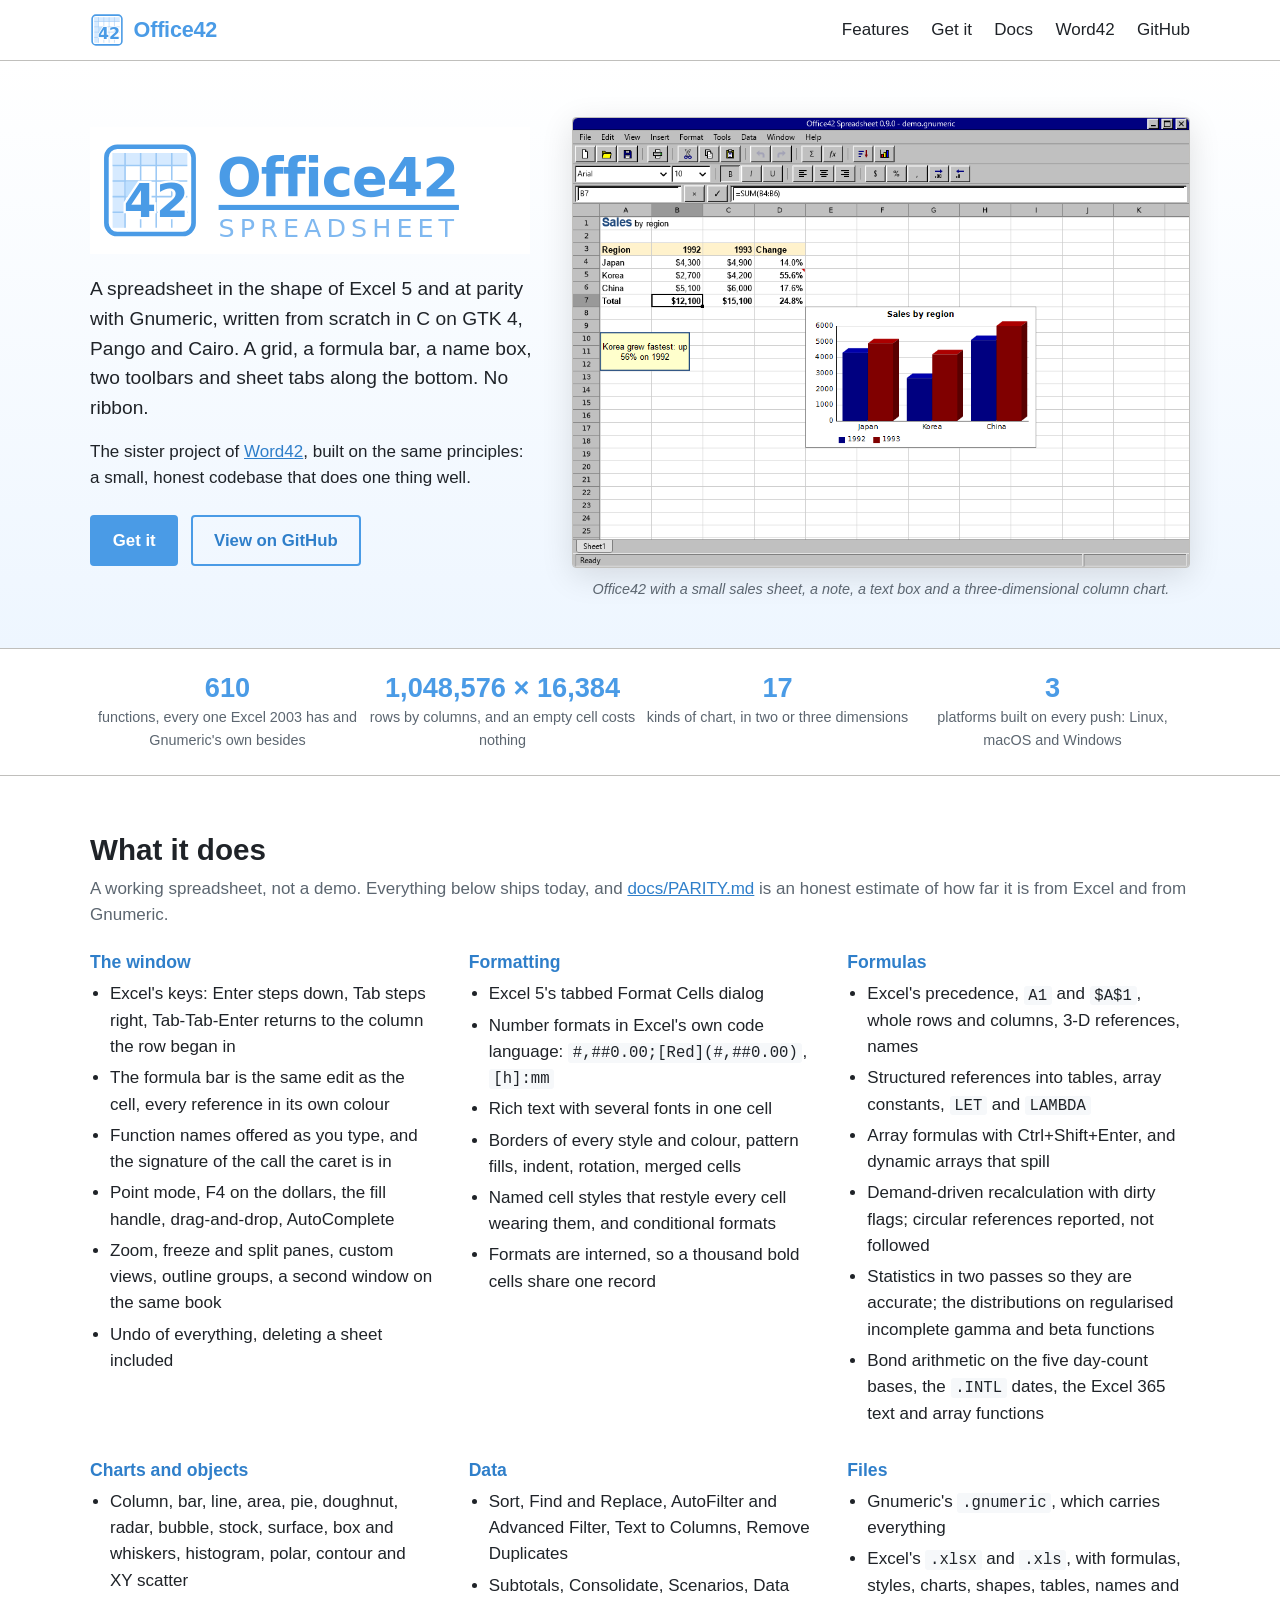
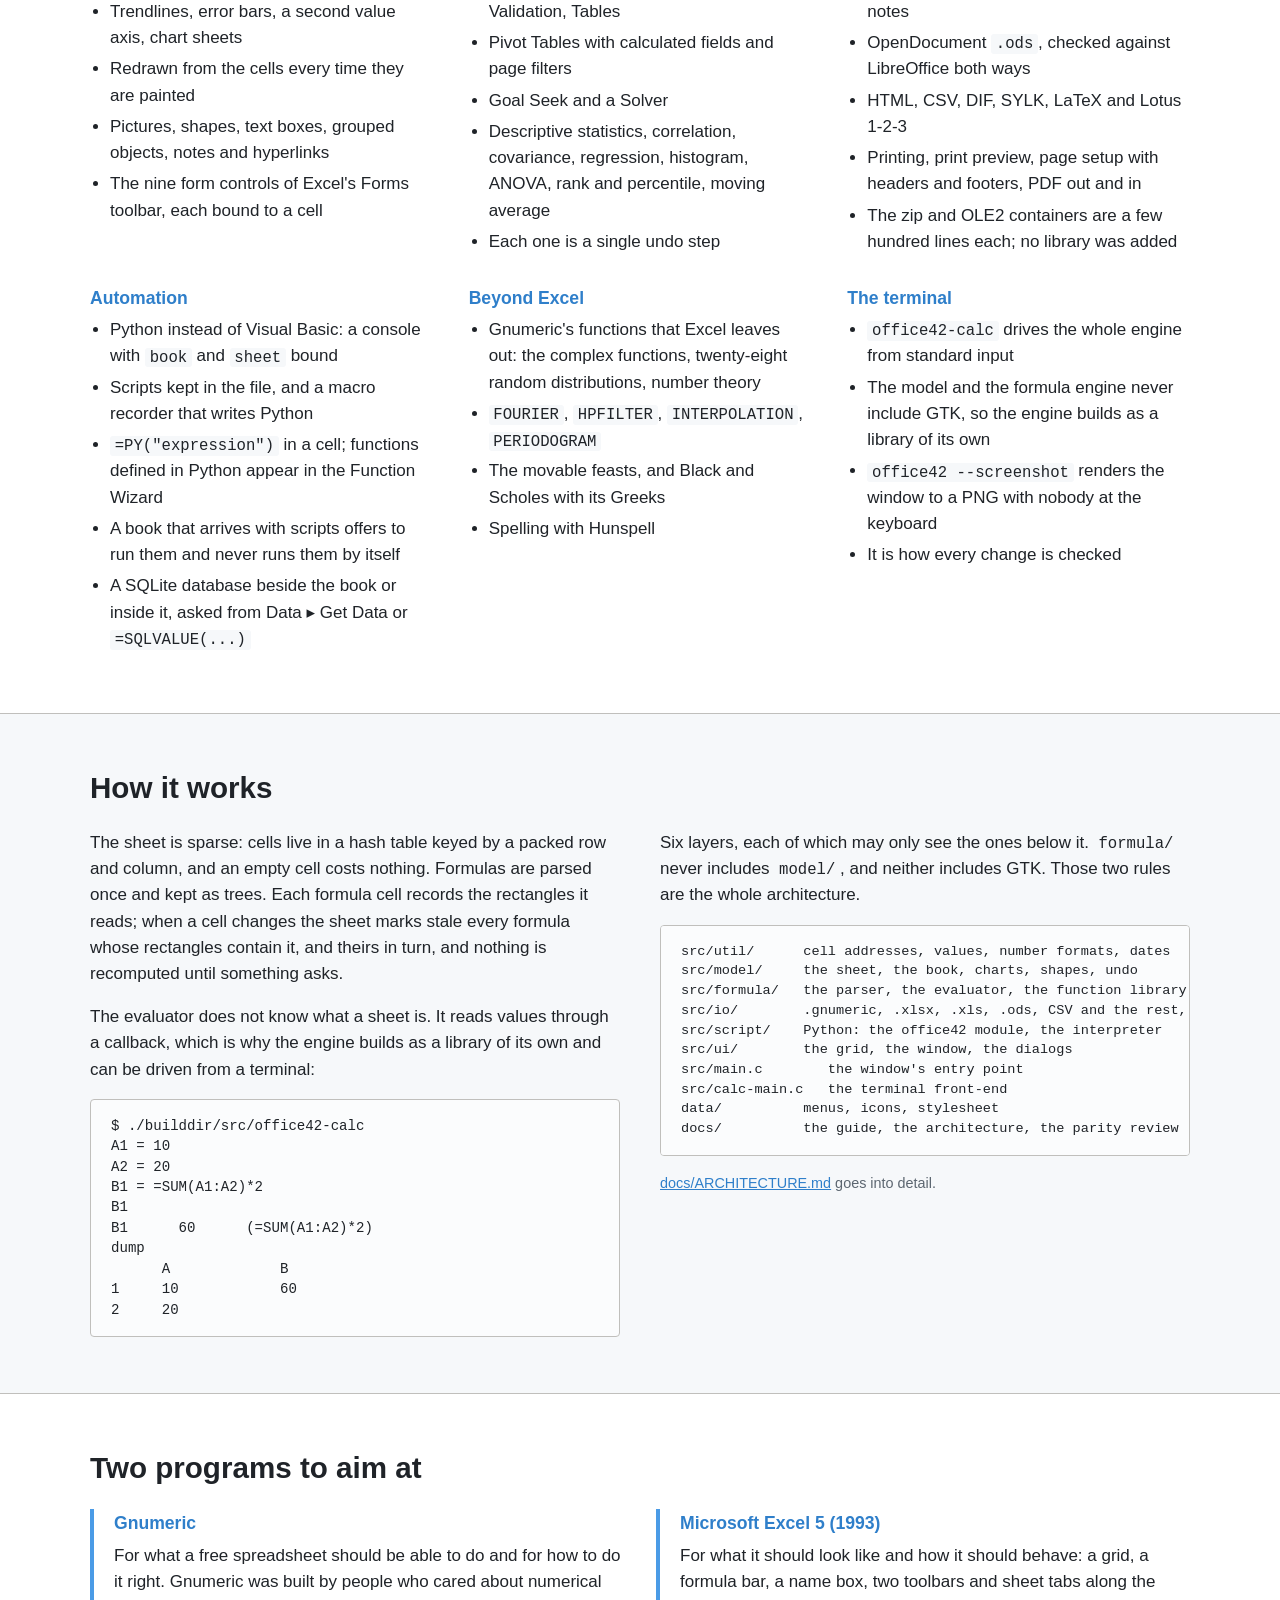
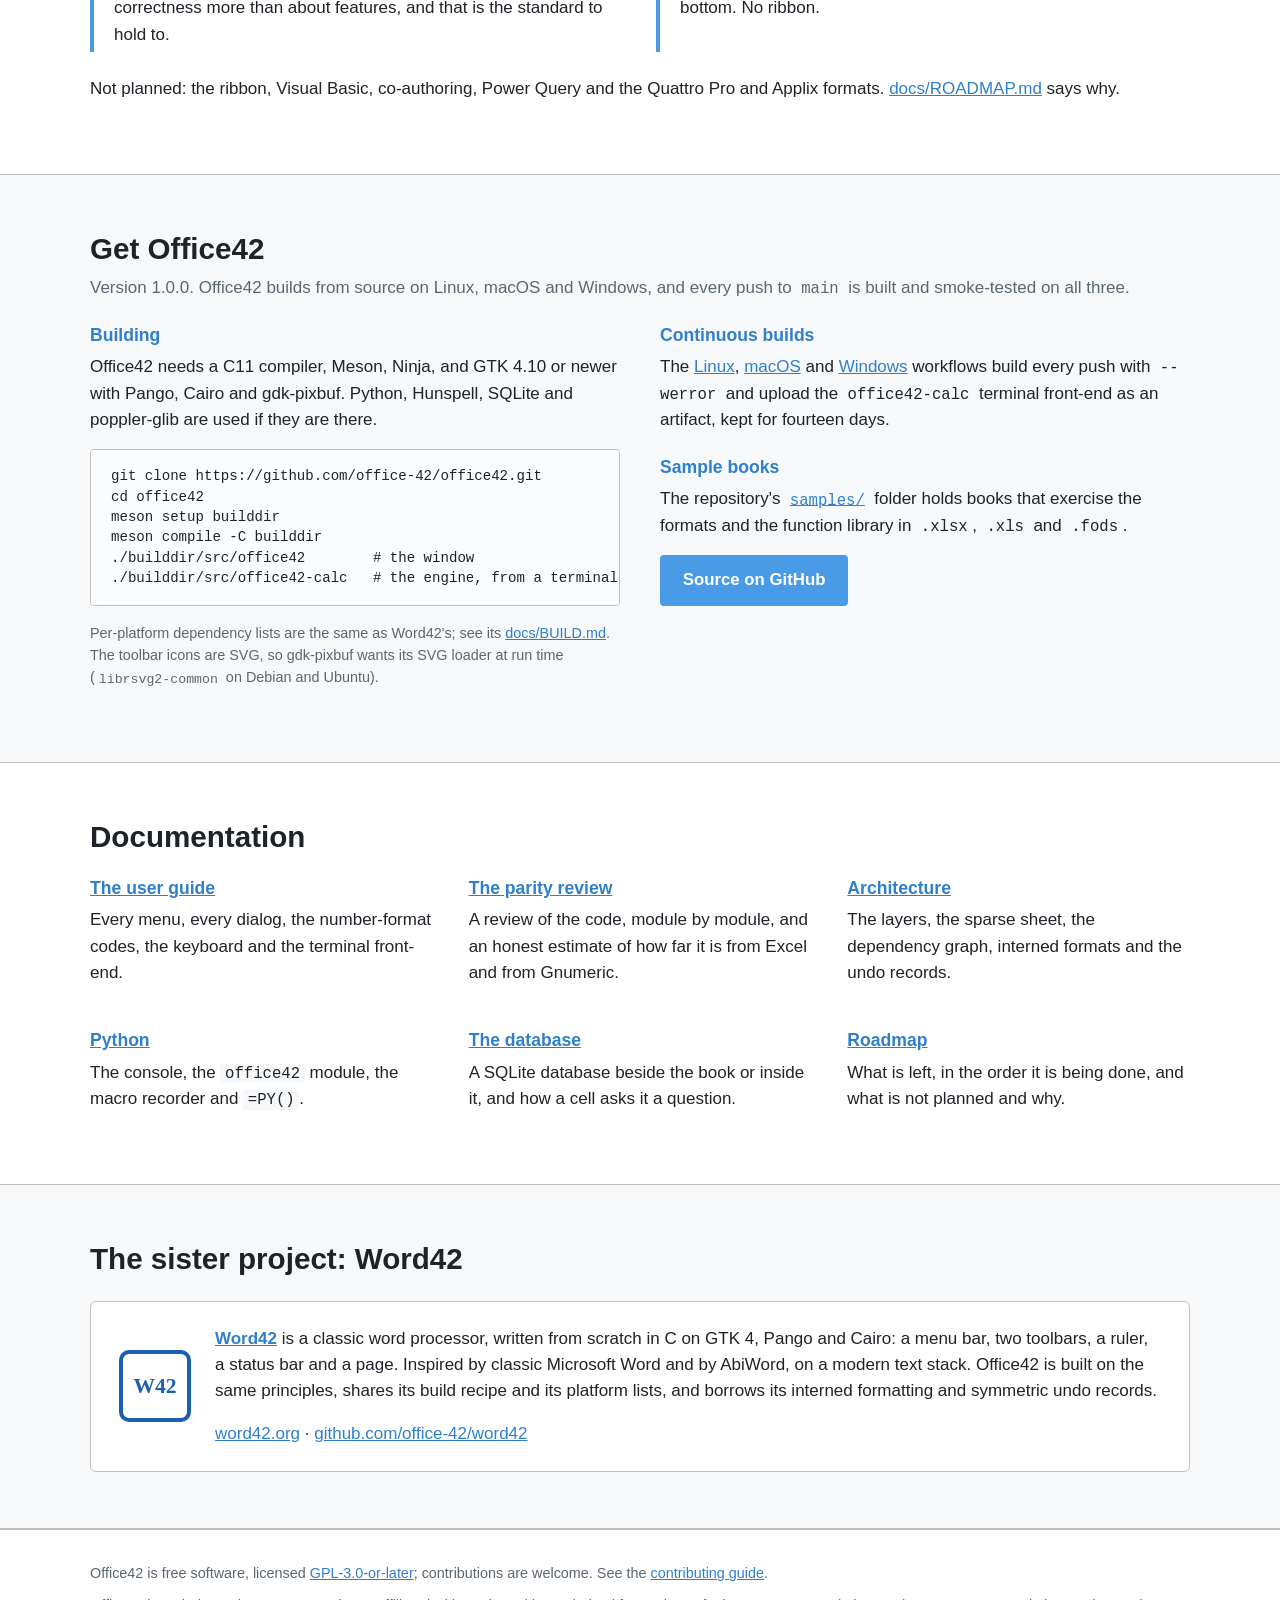
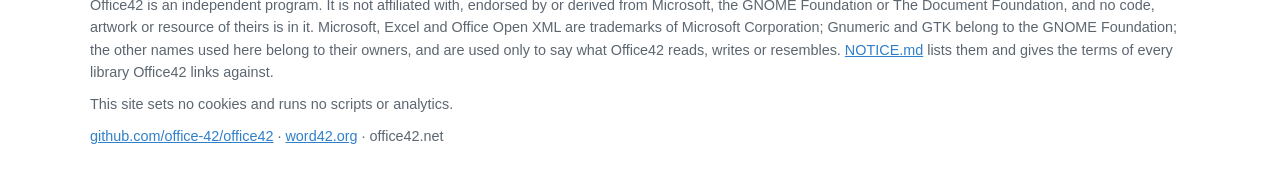
==== index.html @ 6a0d5572 "The website: office42.net One page, served by GitHub Pages from the root of this branch, where the C" ====
<!DOCTYPE html>
<html lang="en">
<head>
<meta charset="utf-8">
<meta name="viewport" content="width=device-width, initial-scale=1">
<title>Office42 Spreadsheet — a spreadsheet in the shape of Excel 5</title>
<meta name="description" content="Office42 Spreadsheet is a spreadsheet in the shape of Excel 5 and at parity with Gnumeric, written from scratch in C on GTK 4, Pango and Cairo. 610 functions, charts, pivot tables, Python scripting, and .gnumeric, .xlsx, .xls, .ods and CSV files. Free software, GPL-3.0-or-later.">
<link rel="canonical" href="https://office42.net/">
<meta property="og:type" content="website">
<meta property="og:title" content="Office42 Spreadsheet — a spreadsheet in the shape of Excel 5">
<meta property="og:description" content="A spreadsheet in the shape of Excel 5 and at parity with Gnumeric, written from scratch in C on GTK 4, Pango and Cairo. Free software, GPL-3.0-or-later.">
<meta property="og:url" content="https://office42.net/">
<meta property="og:image" content="https://office42.net/images/screenshot.png">
<meta name="twitter:card" content="summary_large_image">
<meta name="theme-color" content="#4a9be6">
<link rel="icon" type="image/svg+xml" href="images/icon.svg">
<link rel="apple-touch-icon" href="images/icon-128.png">
<style>
  :root {
    --o42-blue: #4a9be6;
    --o42-blue-dark: #2f7fca;
    --o42-blue-pale: #d6eaff;
    --o42-blue-faint: #eef6ff;
    --o42-rule: #c0bfbc;
    --o42-ink: #1f2328;
    --o42-muted: #5c6670;
    --o42-ground: #ffffff;
    --o42-ground-alt: #f6f8fa;
  }
  * { box-sizing: border-box; }
  html { scroll-behavior: smooth; }
  body {
    margin: 0;
    font-family: -apple-system, BlinkMacSystemFont, "Segoe UI", Roboto, "Helvetica Neue",
                 "Liberation Sans", "DejaVu Sans", Arial, sans-serif;
    font-size: 17px;
    line-height: 1.55;
    color: var(--o42-ink);
    background: var(--o42-ground);
  }
  a { color: var(--o42-blue-dark); }
  a:hover { color: var(--o42-blue); }
  code {
    font-family: "SFMono-Regular", Consolas, "Liberation Mono", "DejaVu Sans Mono", Menlo, monospace;
    font-size: .92em;
    background: var(--o42-ground-alt);
    padding: .05em .3em;
    border-radius: 3px;
  }
  pre {
    font-family: "SFMono-Regular", Consolas, "Liberation Mono", "DejaVu Sans Mono", Menlo, monospace;
    font-size: .88rem;
    line-height: 1.45;
    background: #fbfcfd;
    border: 1px solid var(--o42-rule);
    border-radius: 4px;
    padding: 1rem 1.25rem;
    overflow-x: auto;
    margin: 0;
  }
  pre code { background: none; padding: 0; font-size: inherit; }
  .container { max-width: 1140px; margin: 0 auto; padding: 0 1.25rem; }
  h1, h2, h3 { line-height: 1.2; margin: 0 0 .5rem; }
  h2 { font-size: 1.85rem; font-weight: 700; }
  h3 { font-size: 1.1rem; font-weight: 700; color: var(--o42-blue-dark); }
  .muted { color: var(--o42-muted); }
  .small { font-size: .9rem; }
  p { margin: 0 0 1rem; }
  ul { margin: 0 0 1rem; padding-left: 1.25rem; }
  li { margin-bottom: .3rem; }

  /* Navigation */
  nav.top {
    position: sticky; top: 0; z-index: 10;
    background: var(--o42-ground);
    border-bottom: 1px solid var(--o42-rule);
  }
  nav.top .container {
    display: flex; align-items: center; justify-content: space-between;
    height: 60px;
  }
  .brand {
    display: flex; align-items: center; gap: .6rem;
    font-weight: 700; font-size: 1.35rem; color: var(--o42-blue);
    text-decoration: none; letter-spacing: -.01em;
  }
  .brand img { width: 34px; height: 34px; }
  nav.top ul { list-style: none; margin: 0; padding: 0; display: flex; gap: 1.4rem; }
  nav.top li { margin: 0; }
  nav.top a.link { color: var(--o42-ink); text-decoration: none; white-space: nowrap; }
  nav.top a.link:hover { color: var(--o42-blue); }
  @media (max-width: 520px) {
    .brand span { display: none; }
    nav.top ul { gap: .8rem; }
    nav.top a.link { font-size: .95rem; }
  }
  @media (max-width: 380px) {
    nav.top ul { gap: .6rem; }
    nav.top a.link { font-size: .85rem; }
  }

  /* Hero */
  .hero {
    background: linear-gradient(180deg, #ffffff 0%, var(--o42-blue-faint) 100%);
    border-bottom: 1px solid var(--o42-rule);
    padding: 3.5rem 0 3rem;
  }
  .hero .row {
    display: grid; grid-template-columns: 5fr 7fr; gap: 2.5rem; align-items: center;
  }
  @media (max-width: 900px) { .hero .row { grid-template-columns: 1fr; } }
  .hero .logo { width: 100%; max-width: 440px; height: auto; display: block; margin-bottom: 1.25rem; }
  .lead { font-size: 1.2rem; }
  .btn {
    display: inline-block; padding: .65rem 1.3rem; border-radius: 4px;
    font-size: 1.05rem; font-weight: 600; text-decoration: none;
    border: 2px solid var(--o42-blue); margin: 0 .5rem .5rem 0;
    transition: background-color .12s, color .12s;
  }
  .btn-solid { background: var(--o42-blue); color: #fff; }
  .btn-solid:hover { background: var(--o42-blue-dark); border-color: var(--o42-blue-dark); color: #fff; }
  .btn-outline { background: transparent; color: var(--o42-blue-dark); }
  .btn-outline:hover { background: var(--o42-blue); color: #fff; }
  .screenshot {
    width: 100%; height: auto; display: block;
    border: 1px solid var(--o42-rule); border-radius: 4px;
    box-shadow: 0 .5rem 2rem rgba(0, 0, 0, .12);
    background: #fff;
  }
  figure { margin: 0; }
  figcaption { text-align: center; margin-top: .6rem; }

  /* Numbers strip */
  .numbers {
    border-bottom: 1px solid var(--o42-rule);
    background: var(--o42-ground);
  }
  .numbers .container {
    display: grid; grid-template-columns: repeat(4, 1fr);
    text-align: center; padding-top: 1.5rem; padding-bottom: 1.5rem;
  }
  @media (max-width: 720px) {
    .numbers .container { grid-template-columns: repeat(2, 1fr); row-gap: 1.25rem; }
    .numbers strong { font-size: 1.4rem; }
  }
  .numbers strong { display: block; font-size: 1.7rem; color: var(--o42-blue); font-weight: 700; line-height: 1.1; }
  .numbers span { display: block; font-size: .9rem; color: var(--o42-muted); margin-top: .2rem; }

  /* Sections */
  section { padding: 3.5rem 0; }
  section.alt { background: var(--o42-ground-alt); border-top: 1px solid var(--o42-rule); border-bottom: 1px solid var(--o42-rule); }
  .grid { display: grid; grid-template-columns: repeat(3, 1fr); gap: 1.75rem 2.25rem; margin-top: 1.5rem; }
  @media (max-width: 900px) { .grid { grid-template-columns: repeat(2, 1fr); } }
  @media (max-width: 560px) { .grid { grid-template-columns: 1fr; } }
  .grid ul { margin-bottom: 0; }
  .grid > div, .two > div, .numbers .container > div, .hero .row > *, .sister > div { min-width: 0; }
  code { overflow-wrap: anywhere; }
  .two { display: grid; grid-template-columns: 1fr 1fr; gap: 2.5rem; align-items: start; margin-top: 1.5rem; }
  @media (max-width: 800px) { .two { grid-template-columns: 1fr; } }
  .tree { font-size: .85rem; }
  .goals { display: grid; grid-template-columns: 1fr 1fr; gap: 2rem; margin-top: 1.5rem; }
  @media (max-width: 720px) { .goals { grid-template-columns: 1fr; } }
  .goal {
    border-left: 4px solid var(--o42-blue); padding: .25rem 0 .25rem 1.25rem;
  }
  .goal p:last-child { margin-bottom: 0; }

  /* Word42 sister card */
  .sister {
    display: grid; grid-template-columns: auto 1fr; gap: 1.5rem; align-items: center;
    border: 1px solid var(--o42-rule); border-radius: 6px; background: #fff;
    padding: 1.5rem 1.75rem; margin-top: 1.5rem;
  }
  @media (max-width: 560px) { .sister { grid-template-columns: 1fr; } }
  .sister .w42 {
    width: 72px; height: 72px; border-radius: 10px;
    border: 4px solid #1a5fb4; color: #1a5fb4; background: #fff;
    display: flex; align-items: center; justify-content: center;
    font-family: "Times New Roman", "Liberation Serif", Tinos, Times, serif;
    font-weight: 700; font-size: 1.35rem;
  }
  .sister p:last-child { margin-bottom: 0; }

  /* Footer */
  footer { border-top: 1px solid var(--o42-rule); padding: 2rem 0; }
  footer p { margin-bottom: .6rem; }
</style>
</head>
<body>

<nav class="top">
  <div class="container">
    <a class="brand" href="./">
      <img src="images/icon.svg" alt="" width="34" height="34">
      <span>Office42</span>
    </a>
    <ul>
      <li><a class="link" href="#features">Features</a></li>
      <li><a class="link" href="#download">Get it</a></li>
      <li><a class="link" href="#docs">Docs</a></li>
      <li><a class="link" href="https://word42.org/">Word42</a></li>
      <li><a class="link" href="https://github.com/office-42/office42">GitHub</a></li>
    </ul>
  </div>
</nav>

<header class="hero">
  <div class="container">
    <div class="row">
      <div>
        <h1>
          <img class="logo" src="images/logo.svg" width="520" height="150"
               alt="Office42 Spreadsheet: a sheet of cells marked 42, beside the name in light blue with one rule under it">
        </h1>
        <p class="lead">A spreadsheet in the shape of Excel&nbsp;5 and at parity with Gnumeric,
        written from scratch in C on GTK&nbsp;4, Pango and Cairo. A grid, a formula bar, a name
        box, two toolbars and sheet tabs along the bottom. No ribbon.</p>
        <p>The sister project of <a href="https://word42.org/">Word42</a>, built on the same
        principles: a small, honest codebase that does one thing well.</p>
        <p style="margin-top:1.5rem">
          <a class="btn btn-solid" href="#download">Get it</a>
          <a class="btn btn-outline" href="https://github.com/office-42/office42">View on GitHub</a>
        </p>
      </div>
      <figure>
        <img class="screenshot" src="images/screenshot.png" width="960" height="700"
             alt="Office42 Spreadsheet with a small sales sheet: a heading set in two fonts in one cell, a named cell style on the headings, currency and percent formats, a conditional format, a note, a text box and a three-dimensional column chart">
        <figcaption class="muted small"><em>Office42 with a small sales sheet, a note, a text box and a three-dimensional column chart.</em></figcaption>
      </figure>
    </div>
  </div>
</header>

<div class="numbers">
  <div class="container">
    <div><strong>610</strong><span>functions, every one Excel 2003 has and Gnumeric's own besides</span></div>
    <div><strong>1,048,576 × 16,384</strong><span>rows by columns, and an empty cell costs nothing</span></div>
    <div><strong>17</strong><span>kinds of chart, in two or three dimensions</span></div>
    <div><strong>3</strong><span>platforms built on every push: Linux, macOS and Windows</span></div>
  </div>
</div>

<section id="features">
  <div class="container">
    <h2>What it does</h2>
    <p class="muted">A working spreadsheet, not a demo. Everything below ships today, and
    <a href="https://github.com/office-42/office42/blob/main/docs/PARITY.md">docs/PARITY.md</a>
    is an honest estimate of how far it is from Excel and from Gnumeric.</p>
    <div class="grid">
      <div>
        <h3>The window</h3>
        <ul>
          <li>Excel's keys: Enter steps down, Tab steps right, Tab-Tab-Enter returns to the column the row began in</li>
          <li>The formula bar is the same edit as the cell, every reference in its own colour</li>
          <li>Function names offered as you type, and the signature of the call the caret is in</li>
          <li>Point mode, F4 on the dollars, the fill handle, drag-and-drop, AutoComplete</li>
          <li>Zoom, freeze and split panes, custom views, outline groups, a second window on the same book</li>
          <li>Undo of everything, deleting a sheet included</li>
        </ul>
      </div>
      <div>
        <h3>Formatting</h3>
        <ul>
          <li>Excel 5's tabbed Format Cells dialog</li>
          <li>Number formats in Excel's own code language: <code>#,##0.00;[Red](#,##0.00)</code>, <code>[h]:mm</code></li>
          <li>Rich text with several fonts in one cell</li>
          <li>Borders of every style and colour, pattern fills, indent, rotation, merged cells</li>
          <li>Named cell styles that restyle every cell wearing them, and conditional formats</li>
          <li>Formats are interned, so a thousand bold cells share one record</li>
        </ul>
      </div>
      <div>
        <h3>Formulas</h3>
        <ul>
          <li>Excel's precedence, <code>A1</code> and <code>$A$1</code>, whole rows and columns, 3-D references, names</li>
          <li>Structured references into tables, array constants, <code>LET</code> and <code>LAMBDA</code></li>
          <li>Array formulas with Ctrl+Shift+Enter, and dynamic arrays that spill</li>
          <li>Demand-driven recalculation with dirty flags; circular references reported, not followed</li>
          <li>Statistics in two passes so they are accurate; the distributions on regularised incomplete gamma and beta functions</li>
          <li>Bond arithmetic on the five day-count bases, the <code>.INTL</code> dates, the Excel 365 text and array functions</li>
        </ul>
      </div>
      <div>
        <h3>Charts and objects</h3>
        <ul>
          <li>Column, bar, line, area, pie, doughnut, radar, bubble, stock, surface, box and whiskers, histogram, polar, contour and XY scatter</li>
          <li>Trendlines, error bars, a second value axis, chart sheets</li>
          <li>Redrawn from the cells every time they are painted</li>
          <li>Pictures, shapes, text boxes, grouped objects, notes and hyperlinks</li>
          <li>The nine form controls of Excel's Forms toolbar, each bound to a cell</li>
        </ul>
      </div>
      <div>
        <h3>Data</h3>
        <ul>
          <li>Sort, Find and Replace, AutoFilter and Advanced Filter, Text to Columns, Remove Duplicates</li>
          <li>Subtotals, Consolidate, Scenarios, Data Validation, Tables</li>
          <li>Pivot Tables with calculated fields and page filters</li>
          <li>Goal Seek and a Solver</li>
          <li>Descriptive statistics, correlation, covariance, regression, histogram, ANOVA, rank and percentile, moving average</li>
          <li>Each one is a single undo step</li>
        </ul>
      </div>
      <div>
        <h3>Files</h3>
        <ul>
          <li>Gnumeric's <code>.gnumeric</code>, which carries everything</li>
          <li>Excel's <code>.xlsx</code> and <code>.xls</code>, with formulas, styles, charts, shapes, tables, names and notes</li>
          <li>OpenDocument <code>.ods</code>, checked against LibreOffice both ways</li>
          <li>HTML, CSV, DIF, SYLK, LaTeX and Lotus 1-2-3</li>
          <li>Printing, print preview, page setup with headers and footers, PDF out and in</li>
          <li>The zip and OLE2 containers are a few hundred lines each; no library was added</li>
        </ul>
      </div>
      <div>
        <h3>Automation</h3>
        <ul>
          <li>Python instead of Visual Basic: a console with <code>book</code> and <code>sheet</code> bound</li>
          <li>Scripts kept in the file, and a macro recorder that writes Python</li>
          <li><code>=PY("expression")</code> in a cell; functions defined in Python appear in the Function Wizard</li>
          <li>A book that arrives with scripts offers to run them and never runs them by itself</li>
          <li>A SQLite database beside the book or inside it, asked from Data ▸ Get Data or <code>=SQLVALUE(...)</code></li>
        </ul>
      </div>
      <div>
        <h3>Beyond Excel</h3>
        <ul>
          <li>Gnumeric's functions that Excel leaves out: the complex functions, twenty-eight random distributions, number theory</li>
          <li><code>FOURIER</code>, <code>HPFILTER</code>, <code>INTERPOLATION</code>, <code>PERIODOGRAM</code></li>
          <li>The movable feasts, and Black and Scholes with its Greeks</li>
          <li>Spelling with Hunspell</li>
        </ul>
      </div>
      <div>
        <h3>The terminal</h3>
        <ul>
          <li><code>office42-calc</code> drives the whole engine from standard input</li>
          <li>The model and the formula engine never include GTK, so the engine builds as a library of its own</li>
          <li><code>office42 --screenshot</code> renders the window to a PNG with nobody at the keyboard</li>
          <li>It is how every change is checked</li>
        </ul>
      </div>
    </div>
  </div>
</section>

<section class="alt" id="engine">
  <div class="container">
    <h2>How it works</h2>
    <div class="two">
      <div>
        <p>The sheet is sparse: cells live in a hash table keyed by a packed row and column, and an
        empty cell costs nothing. Formulas are parsed once and kept as trees. Each formula cell
        records the rectangles it reads; when a cell changes the sheet marks stale every formula
        whose rectangles contain it, and theirs in turn, and nothing is recomputed until something
        asks.</p>
        <p>The evaluator does not know what a sheet is. It reads values through a callback, which
        is why the engine builds as a library of its own and can be driven from a terminal:</p>
        <pre><code>$ ./builddir/src/office42-calc
A1 = 10
A2 = 20
B1 = =SUM(A1:A2)*2
B1
B1      60      (=SUM(A1:A2)*2)
dump
      A             B
1     10            60
2     20</code></pre>
      </div>
      <div>
        <p>Six layers, each of which may only see the ones below it. <code>formula/</code> never
        includes <code>model/</code>, and neither includes GTK. Those two rules are the whole
        architecture.</p>
        <pre class="tree"><code>src/util/      cell addresses, values, number formats, dates
src/model/     the sheet, the book, charts, shapes, undo
src/formula/   the parser, the evaluator, the function library
src/io/        .gnumeric, .xlsx, .xls, .ods, CSV and the rest, PDF, SQLite
src/script/    Python: the office42 module, the interpreter
src/ui/        the grid, the window, the dialogs
src/main.c        the window's entry point
src/calc-main.c   the terminal front-end
data/          menus, icons, stylesheet
docs/          the guide, the architecture, the parity review</code></pre>
        <p class="small muted" style="margin-top:1rem">
          <a href="https://github.com/office-42/office42/blob/main/docs/ARCHITECTURE.md">docs/ARCHITECTURE.md</a>
          goes into detail.</p>
      </div>
    </div>
  </div>
</section>

<section id="goals">
  <div class="container">
    <h2>Two programs to aim at</h2>
    <div class="goals">
      <div class="goal">
        <h3>Gnumeric</h3>
        <p>For what a free spreadsheet should be able to do and for how to do it right. Gnumeric was
        built by people who cared about numerical correctness more than about features, and that
        is the standard to hold to.</p>
      </div>
      <div class="goal">
        <h3>Microsoft Excel 5 (1993)</h3>
        <p>For what it should look like and how it should behave: a grid, a formula bar, a name box,
        two toolbars and sheet tabs along the bottom. No ribbon.</p>
      </div>
    </div>
    <p style="margin-top:1.5rem">Not planned: the ribbon, Visual Basic, co-authoring, Power Query and
    the Quattro Pro and Applix formats.
    <a href="https://github.com/office-42/office42/blob/main/docs/ROADMAP.md">docs/ROADMAP.md</a>
    says why.</p>
  </div>
</section>

<section class="alt" id="download">
  <div class="container">
    <h2>Get Office42</h2>
    <p class="muted">Version 1.0.0. Office42 builds from source on Linux, macOS and Windows, and
    every push to <code>main</code> is built and smoke-tested on all three.</p>
    <div class="two">
      <div>
        <h3>Building</h3>
        <p>Office42 needs a C11 compiler, Meson, Ninja, and GTK&nbsp;4.10 or newer with Pango, Cairo
        and gdk-pixbuf. Python, Hunspell, SQLite and poppler-glib are used if they are there.</p>
        <pre><code>git clone https://github.com/office-42/office42.git
cd office42
meson setup builddir
meson compile -C builddir
./builddir/src/office42        # the window
./builddir/src/office42-calc   # the engine, from a terminal</code></pre>
        <p class="small muted" style="margin-top:1rem">Per-platform dependency lists are the same as
        Word42's; see its
        <a href="https://github.com/office-42/word42/blob/main/docs/BUILD.md">docs/BUILD.md</a>.
        The toolbar icons are SVG, so gdk-pixbuf wants its SVG loader at run time
        (<code>librsvg2-common</code> on Debian and Ubuntu).</p>
      </div>
      <div>
        <h3>Continuous builds</h3>
        <p>The
        <a href="https://github.com/office-42/office42/actions/workflows/linux.yml">Linux</a>,
        <a href="https://github.com/office-42/office42/actions/workflows/macos.yml">macOS</a> and
        <a href="https://github.com/office-42/office42/actions/workflows/windows.yml">Windows</a>
        workflows build every push with <code>--werror</code> and upload the
        <code>office42-calc</code> terminal front-end as an artifact, kept for fourteen days.</p>
        <h3 style="margin-top:1.5rem">Sample books</h3>
        <p>The repository's <a href="https://github.com/office-42/office42/tree/main/samples"><code>samples/</code></a>
        folder holds books that exercise the formats and the function library in
        <code>.xlsx</code>, <code>.xls</code> and <code>.fods</code>.</p>
        <p><a class="btn btn-solid" href="https://github.com/office-42/office42">Source on GitHub</a></p>
      </div>
    </div>
  </div>
</section>

<section id="docs">
  <div class="container">
    <h2>Documentation</h2>
    <div class="grid">
      <div>
        <h3><a href="https://github.com/office-42/office42/blob/main/docs/GUIDE.md">The user guide</a></h3>
        <p>Every menu, every dialog, the number-format codes, the keyboard and the terminal front-end.</p>
      </div>
      <div>
        <h3><a href="https://github.com/office-42/office42/blob/main/docs/PARITY.md">The parity review</a></h3>
        <p>A review of the code, module by module, and an honest estimate of how far it is from Excel and from Gnumeric.</p>
      </div>
      <div>
        <h3><a href="https://github.com/office-42/office42/blob/main/docs/ARCHITECTURE.md">Architecture</a></h3>
        <p>The layers, the sparse sheet, the dependency graph, interned formats and the undo records.</p>
      </div>
      <div>
        <h3><a href="https://github.com/office-42/office42/blob/main/docs/PYTHON.md">Python</a></h3>
        <p>The console, the <code>office42</code> module, the macro recorder and <code>=PY()</code>.</p>
      </div>
      <div>
        <h3><a href="https://github.com/office-42/office42/blob/main/docs/DATABASE.md">The database</a></h3>
        <p>A SQLite database beside the book or inside it, and how a cell asks it a question.</p>
      </div>
      <div>
        <h3><a href="https://github.com/office-42/office42/blob/main/docs/ROADMAP.md">Roadmap</a></h3>
        <p>What is left, in the order it is being done, and what is not planned and why.</p>
      </div>
    </div>
  </div>
</section>

<section class="alt" id="word42">
  <div class="container">
    <h2>The sister project: Word42</h2>
    <div class="sister">
      <div class="w42" aria-hidden="true">W42</div>
      <div>
        <p><a href="https://word42.org/"><strong>Word42</strong></a> is a classic word processor, written
        from scratch in C on GTK&nbsp;4, Pango and Cairo: a menu bar, two toolbars, a ruler, a status
        bar and a page. Inspired by classic Microsoft Word and by AbiWord, on a modern text stack.
        Office42 is built on the same principles, shares its build recipe and its platform lists,
        and borrows its interned formatting and symmetric undo records.</p>
        <p><a href="https://word42.org/">word42.org</a> ·
        <a href="https://github.com/office-42/word42">github.com/office-42/word42</a></p>
      </div>
    </div>
  </div>
</section>

<footer>
  <div class="container">
    <p class="small muted">Office42 is free software, licensed
    <a href="https://github.com/office-42/office42/blob/main/LICENSE">GPL-3.0-or-later</a>;
    contributions are welcome. See the
    <a href="https://github.com/office-42/office42/blob/main/CONTRIBUTING.md">contributing guide</a>.</p>
    <p class="small muted">Office42 is an independent program. It is not affiliated with, endorsed by
    or derived from Microsoft, the GNOME Foundation or The Document Foundation, and no code, artwork
    or resource of theirs is in it. Microsoft, Excel and Office Open XML are trademarks of Microsoft
    Corporation; Gnumeric and GTK belong to the GNOME Foundation; the other names used here belong
    to their owners, and are used only to say what Office42 reads, writes or resembles.
    <a href="https://github.com/office-42/office42/blob/main/NOTICE.md">NOTICE.md</a> lists them
    and gives the terms of every library Office42 links against.</p>
    <p class="small muted">This site sets no cookies and runs no scripts or analytics.</p>
    <p class="small muted">
      <a href="https://github.com/office-42/office42">github.com/office-42/office42</a> ·
      <a href="https://word42.org/">word42.org</a> · office42.net
    </p>
  </div>
</footer>

</body>
</html>
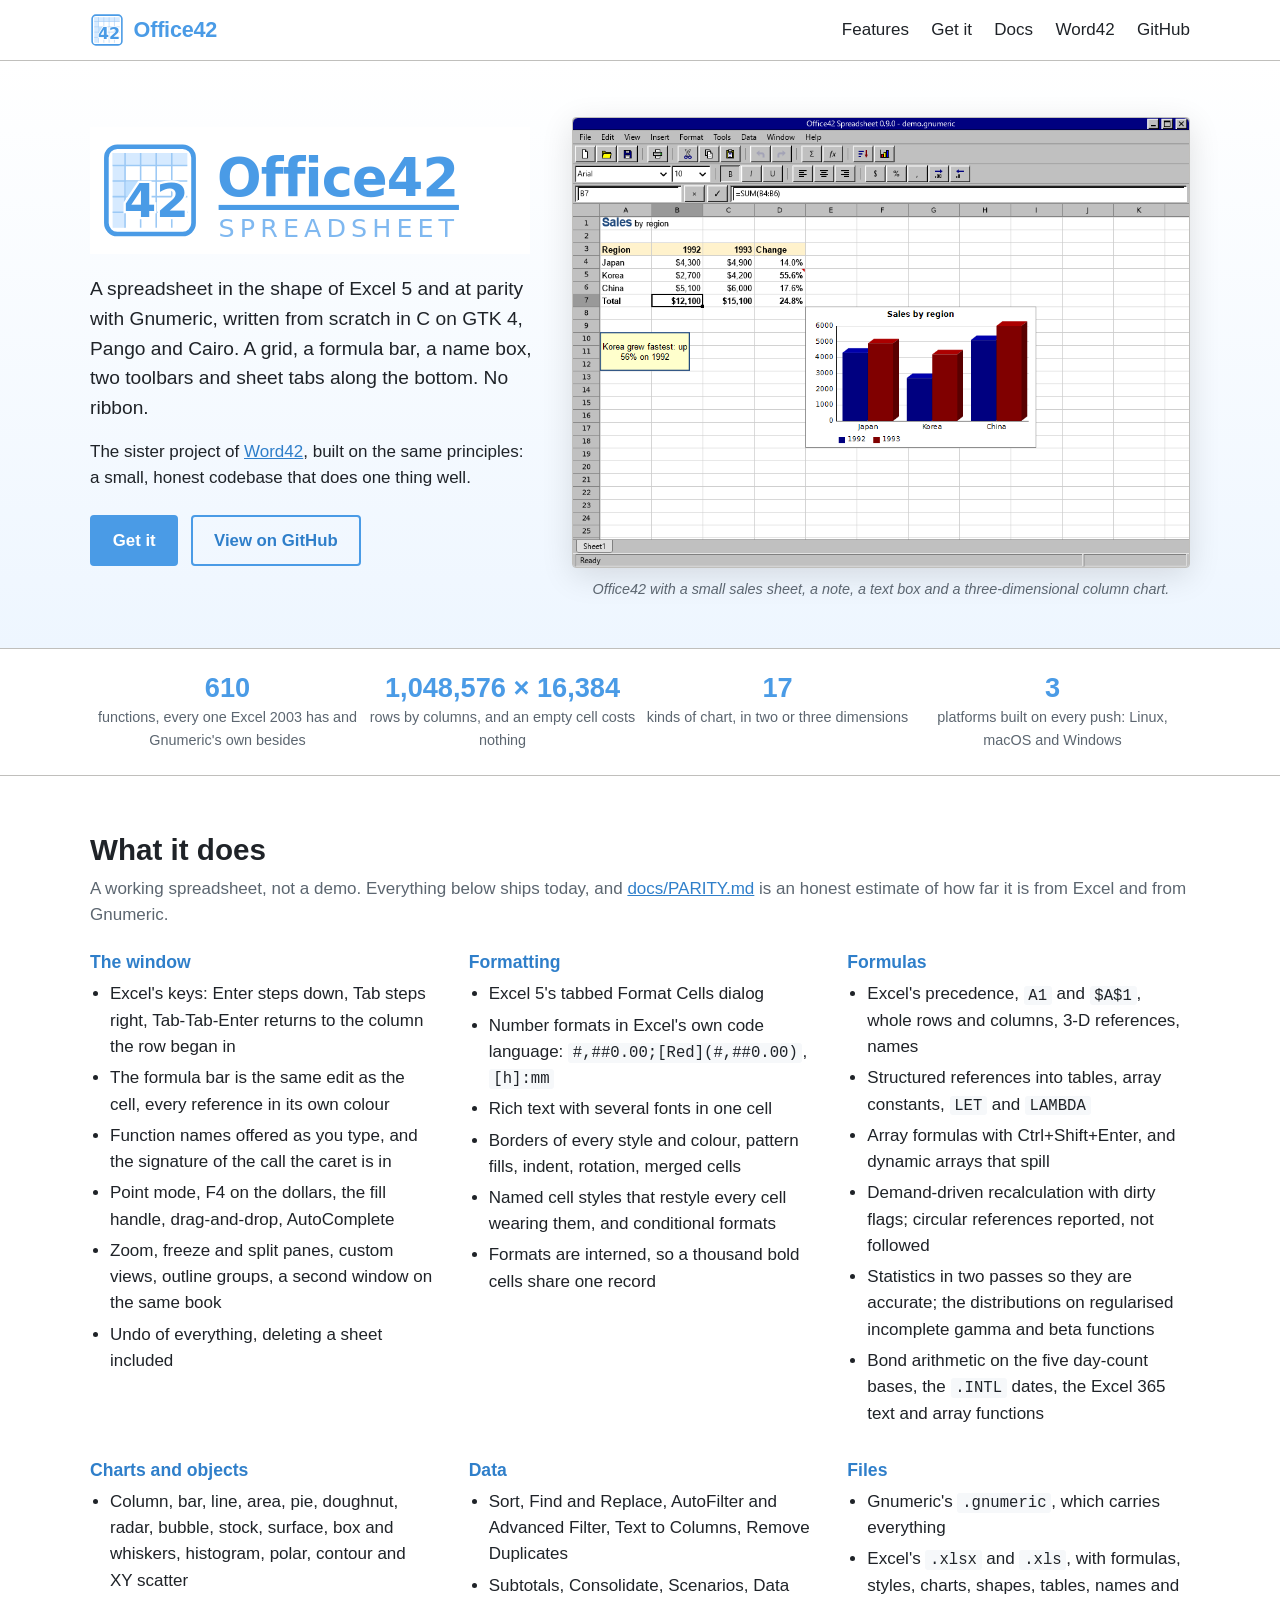
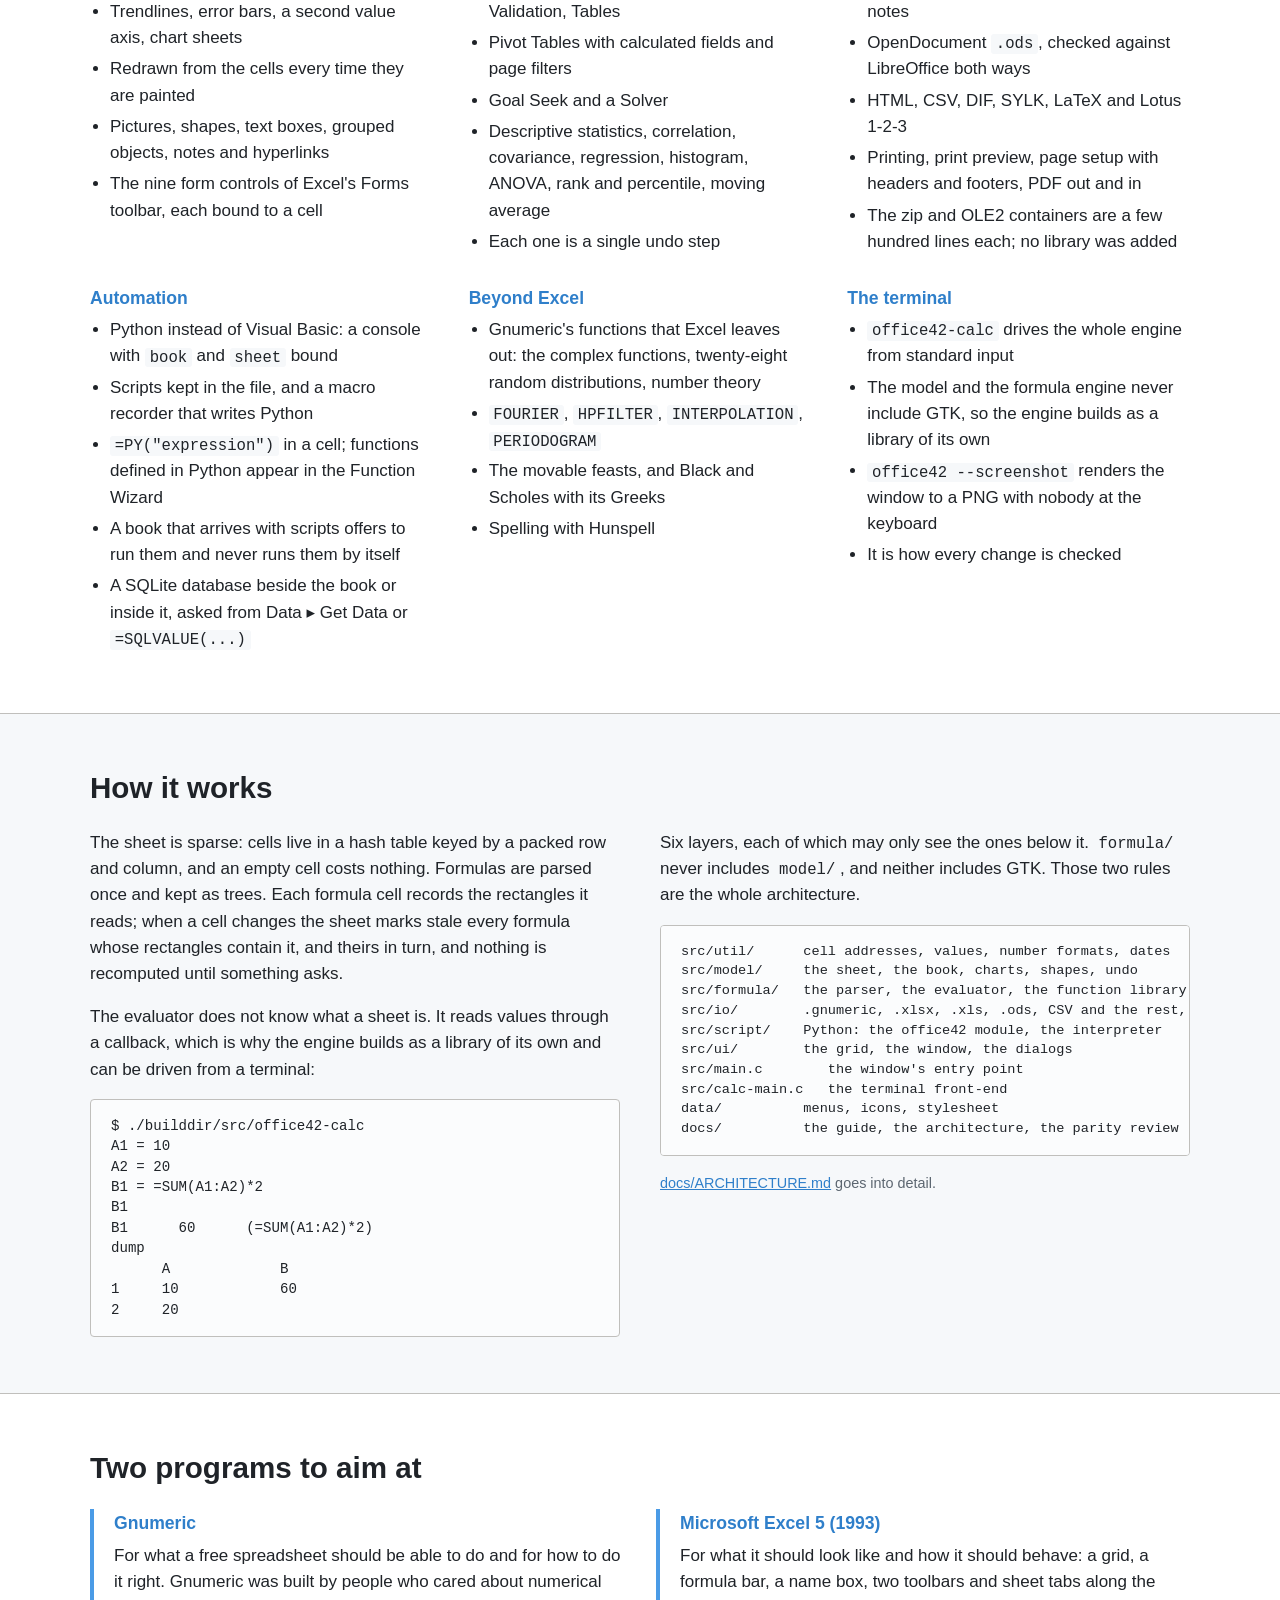
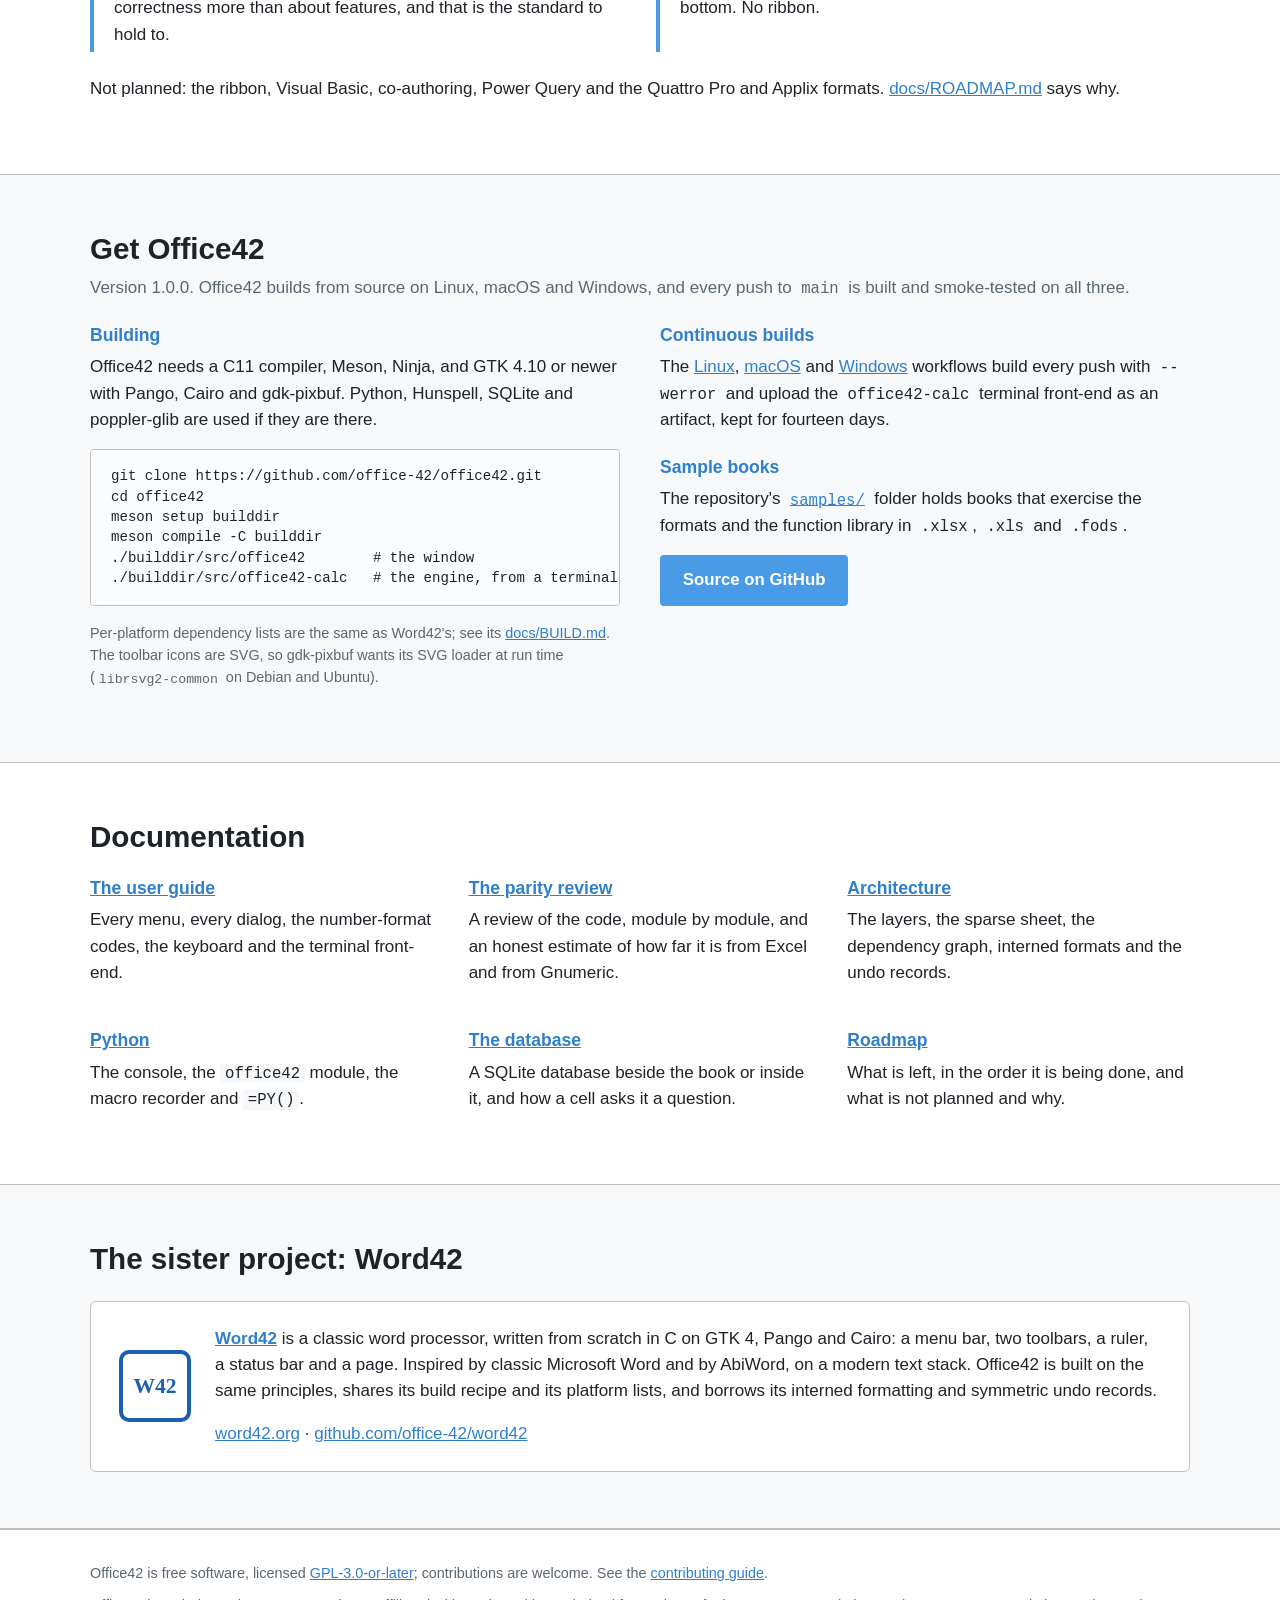
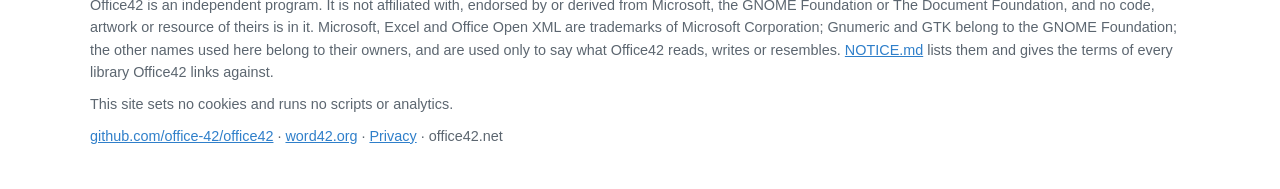
==== commit 1de40852: "A privacy page, linked from the footer office42.net/privacy, in the shape of word42.org/privacy, say" ====
--- a/index.html
+++ b/index.html
@@ -518,7 +518,8 @@
     <p class="small muted">This site sets no cookies and runs no scripts or analytics.</p>
     <p class="small muted">
       <a href="https://github.com/office-42/office42">github.com/office-42/office42</a> ·
-      <a href="https://word42.org/">word42.org</a> · office42.net
+      <a href="https://word42.org/">word42.org</a> ·
+      <a href="privacy">Privacy</a> · office42.net
     </p>
   </div>
 </footer>
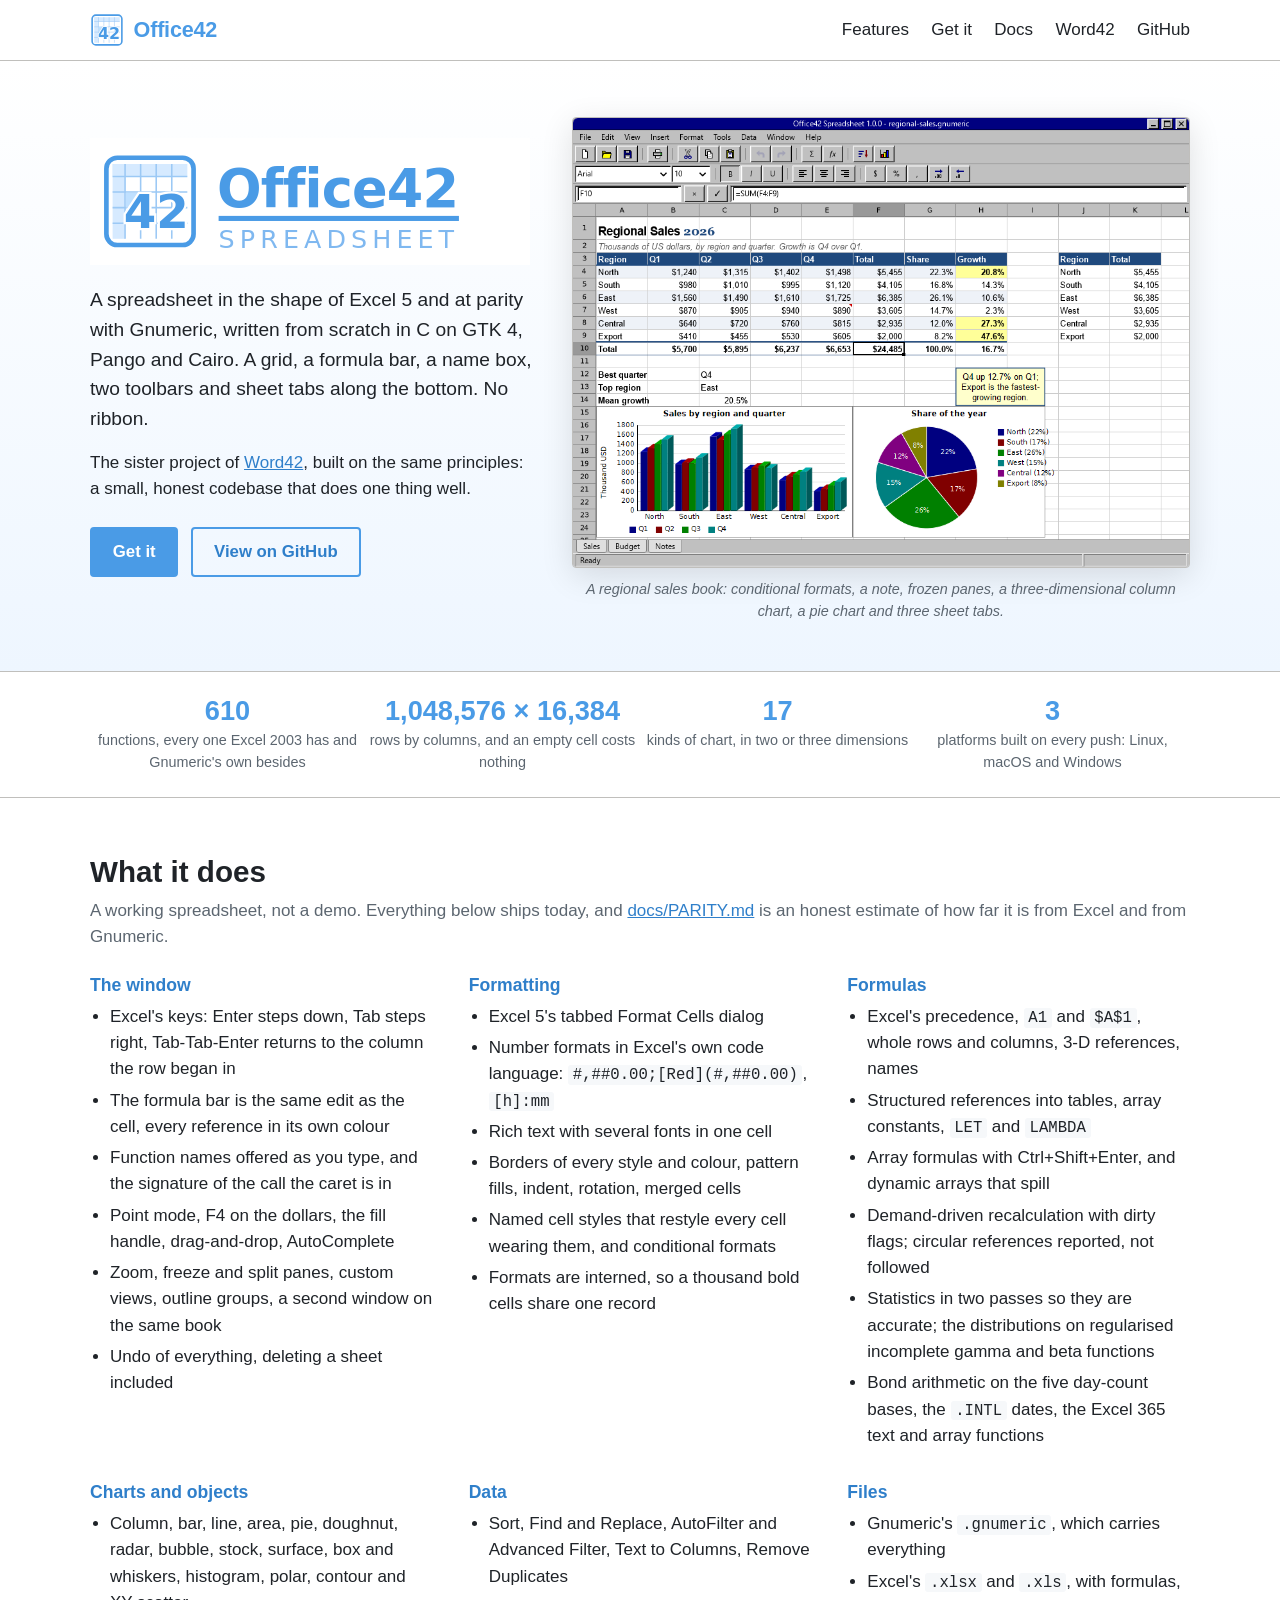
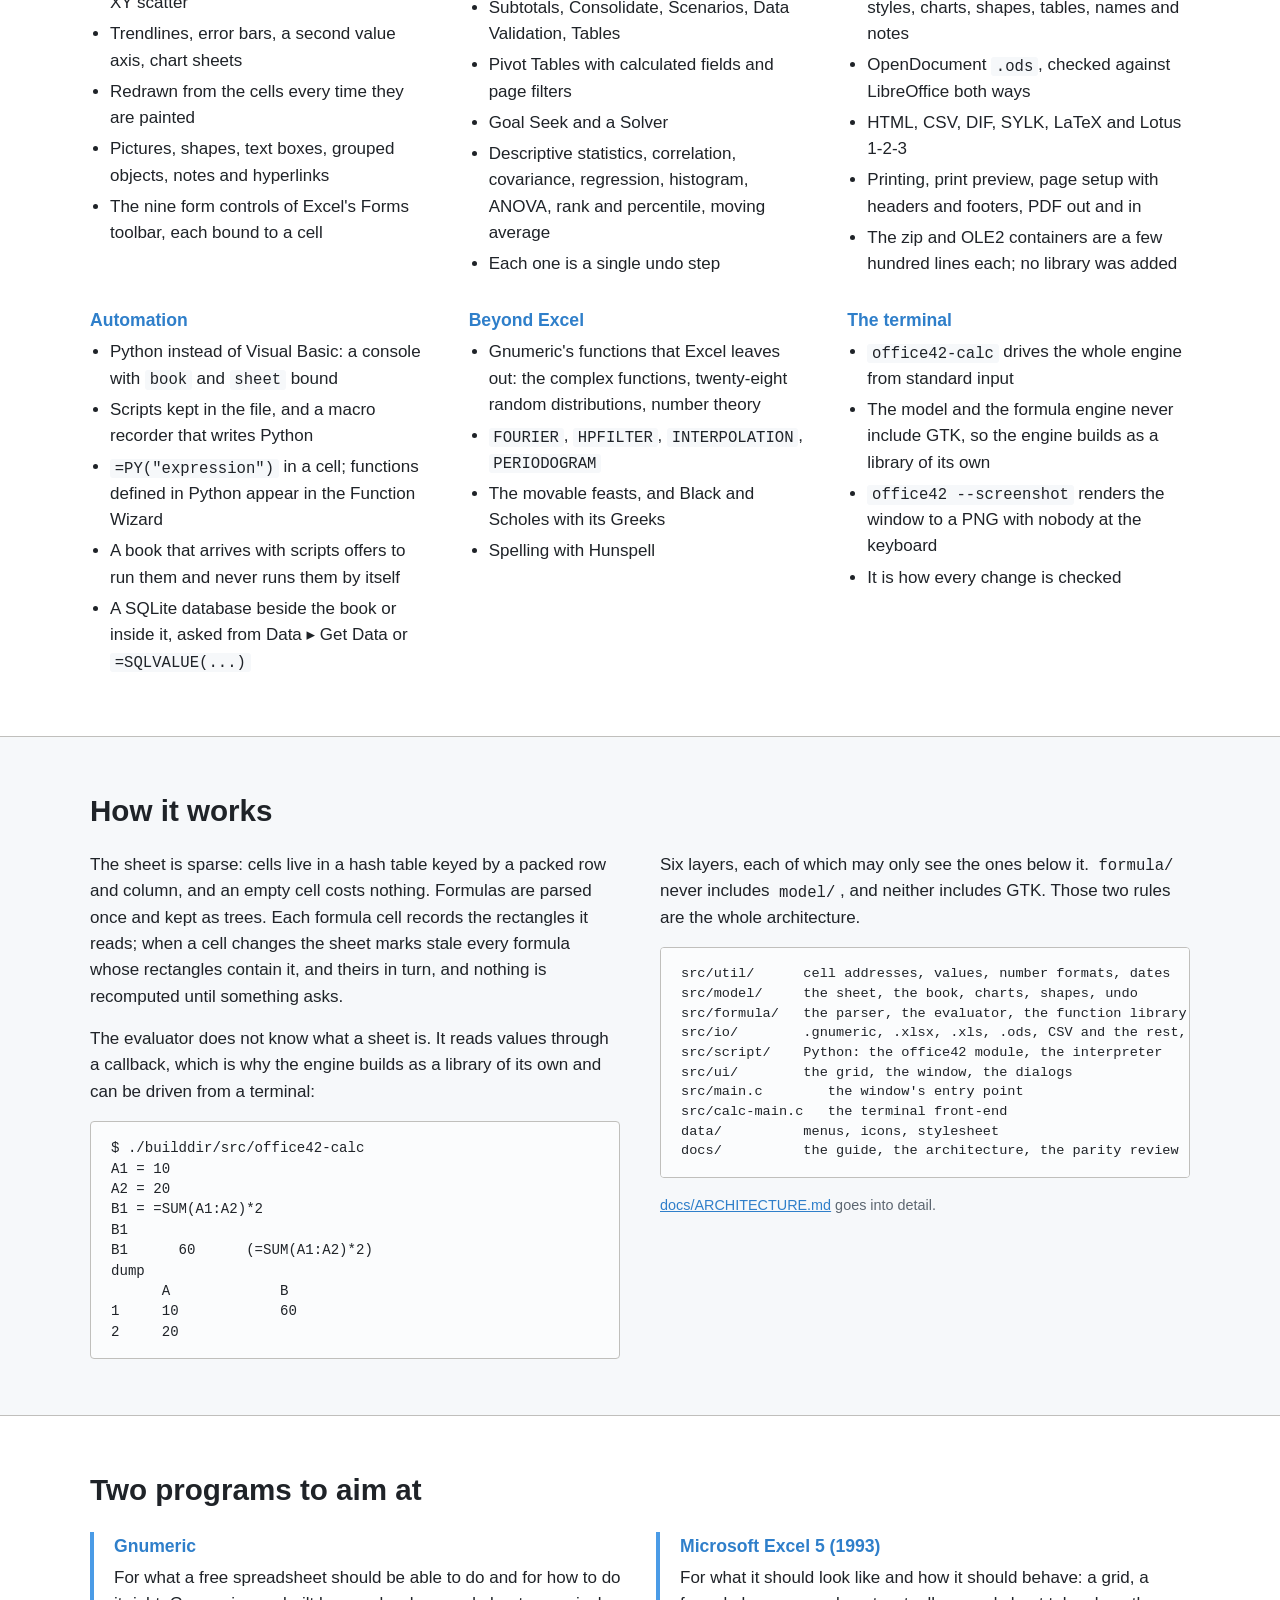
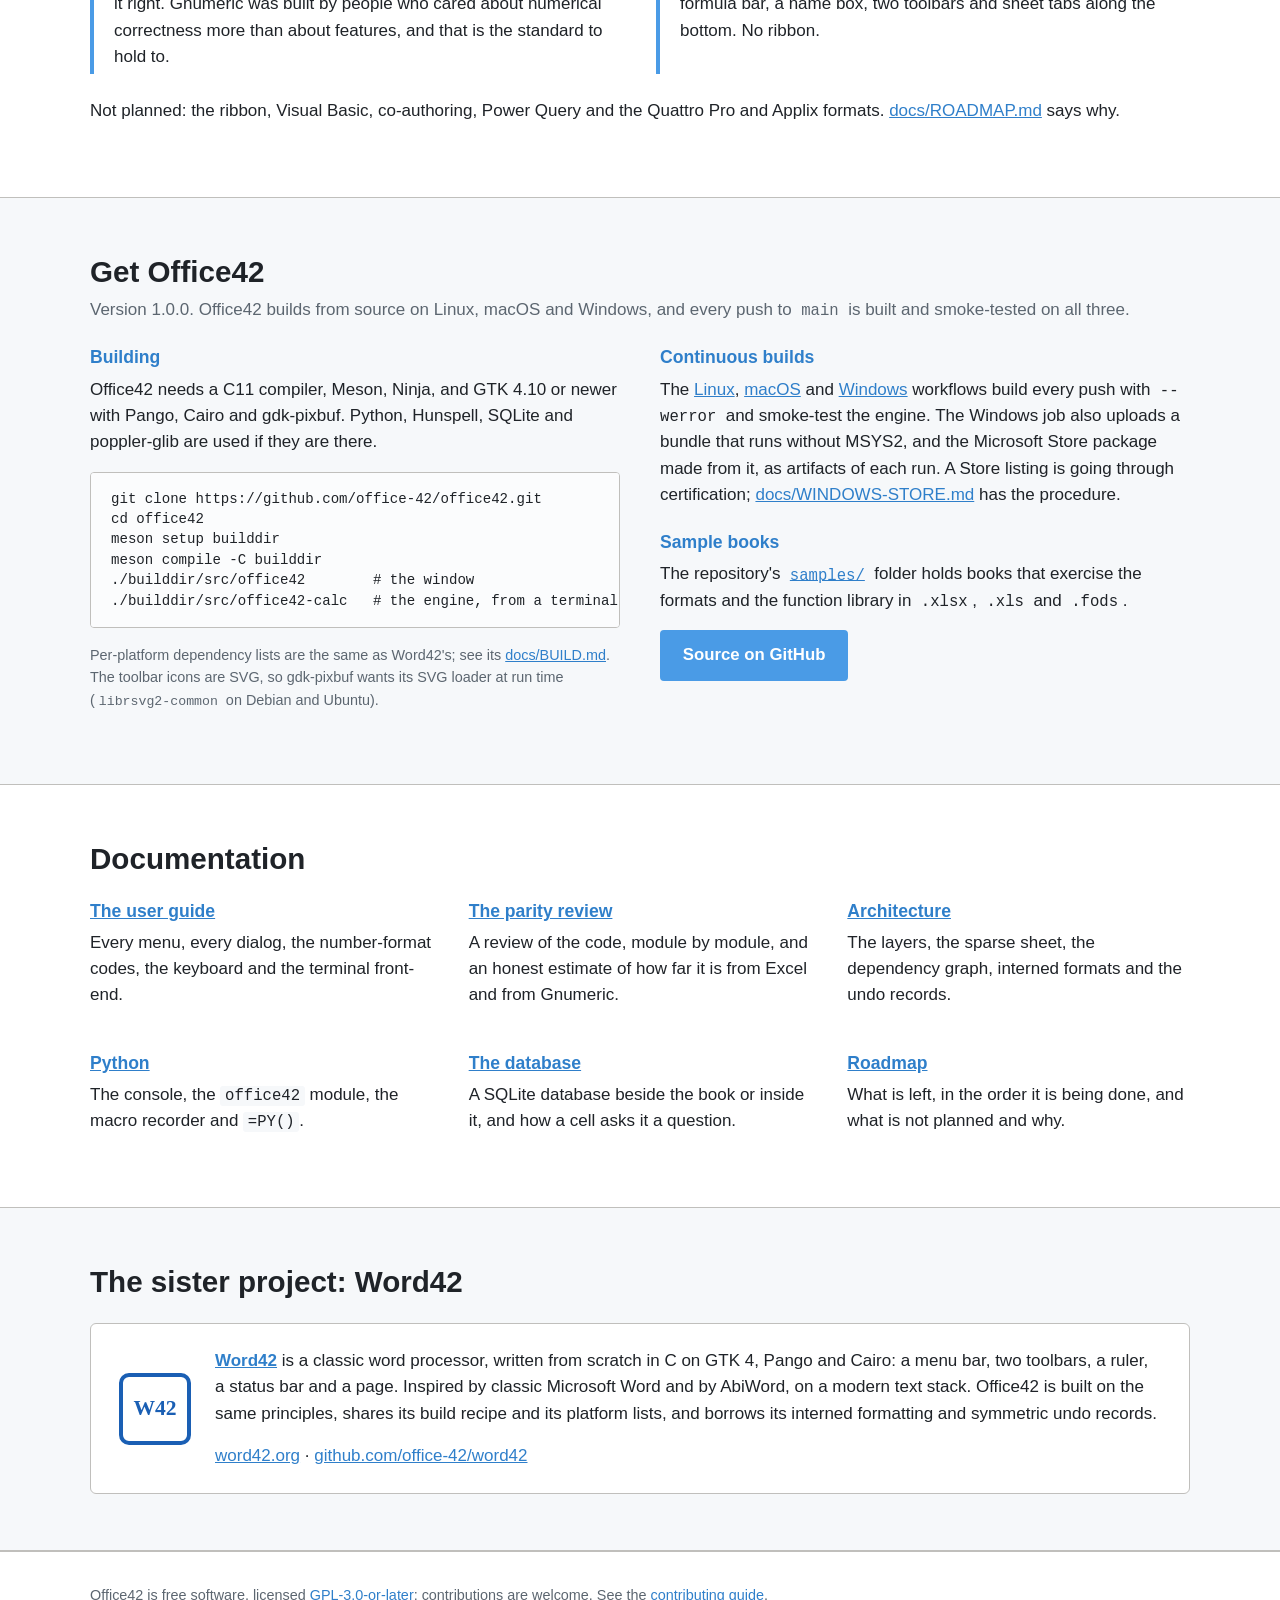
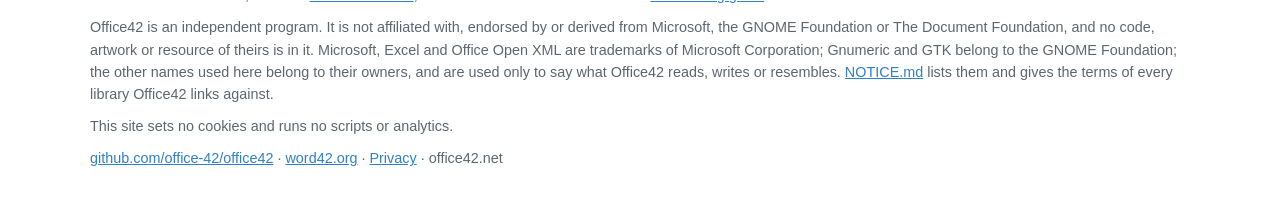
==== commit 16a44092: "The website carries the new screenshot, and says what Windows builds main's picture is now the regio" ====
--- a/index.html
+++ b/index.html
@@ -224,8 +224,8 @@
       </div>
       <figure>
         <img class="screenshot" src="images/screenshot.png" width="960" height="700"
-             alt="Office42 Spreadsheet with a small sales sheet: a heading set in two fonts in one cell, a named cell style on the headings, currency and percent formats, a conditional format, a note, a text box and a three-dimensional column chart">
-        <figcaption class="muted small"><em>Office42 with a small sales sheet, a note, a text box and a three-dimensional column chart.</em></figcaption>
+             alt="Office42 Spreadsheet showing a regional sales sheet: a title set in two fonts in one cell, a styled heading row, currency and percent formats, a total row with SUM and INDEX/MATCH formulas, conditional formats on the growth column, a note, a text box, frozen panes, a three-dimensional column chart, a pie chart with labels, and three sheet tabs">
+        <figcaption class="muted small"><em>A regional sales book: conditional formats, a note, frozen panes, a three-dimensional column chart, a pie chart and three sheet tabs.</em></figcaption>
       </figure>
     </div>
   </div>
@@ -440,8 +440,12 @@
         <a href="https://github.com/office-42/office42/actions/workflows/linux.yml">Linux</a>,
         <a href="https://github.com/office-42/office42/actions/workflows/macos.yml">macOS</a> and
         <a href="https://github.com/office-42/office42/actions/workflows/windows.yml">Windows</a>
-        workflows build every push with <code>--werror</code> and upload the
-        <code>office42-calc</code> terminal front-end as an artifact, kept for fourteen days.</p>
+        workflows build every push with <code>--werror</code> and smoke-test the engine. The
+        Windows job also uploads a bundle that runs without MSYS2, and the Microsoft Store
+        package made from it, as artifacts of each run. A Store listing is going through
+        certification;
+        <a href="https://github.com/office-42/office42/blob/main/docs/WINDOWS-STORE.md">docs/WINDOWS-STORE.md</a>
+        has the procedure.</p>
         <h3 style="margin-top:1.5rem">Sample books</h3>
         <p>The repository's <a href="https://github.com/office-42/office42/tree/main/samples"><code>samples/</code></a>
         folder holds books that exercise the formats and the function library in
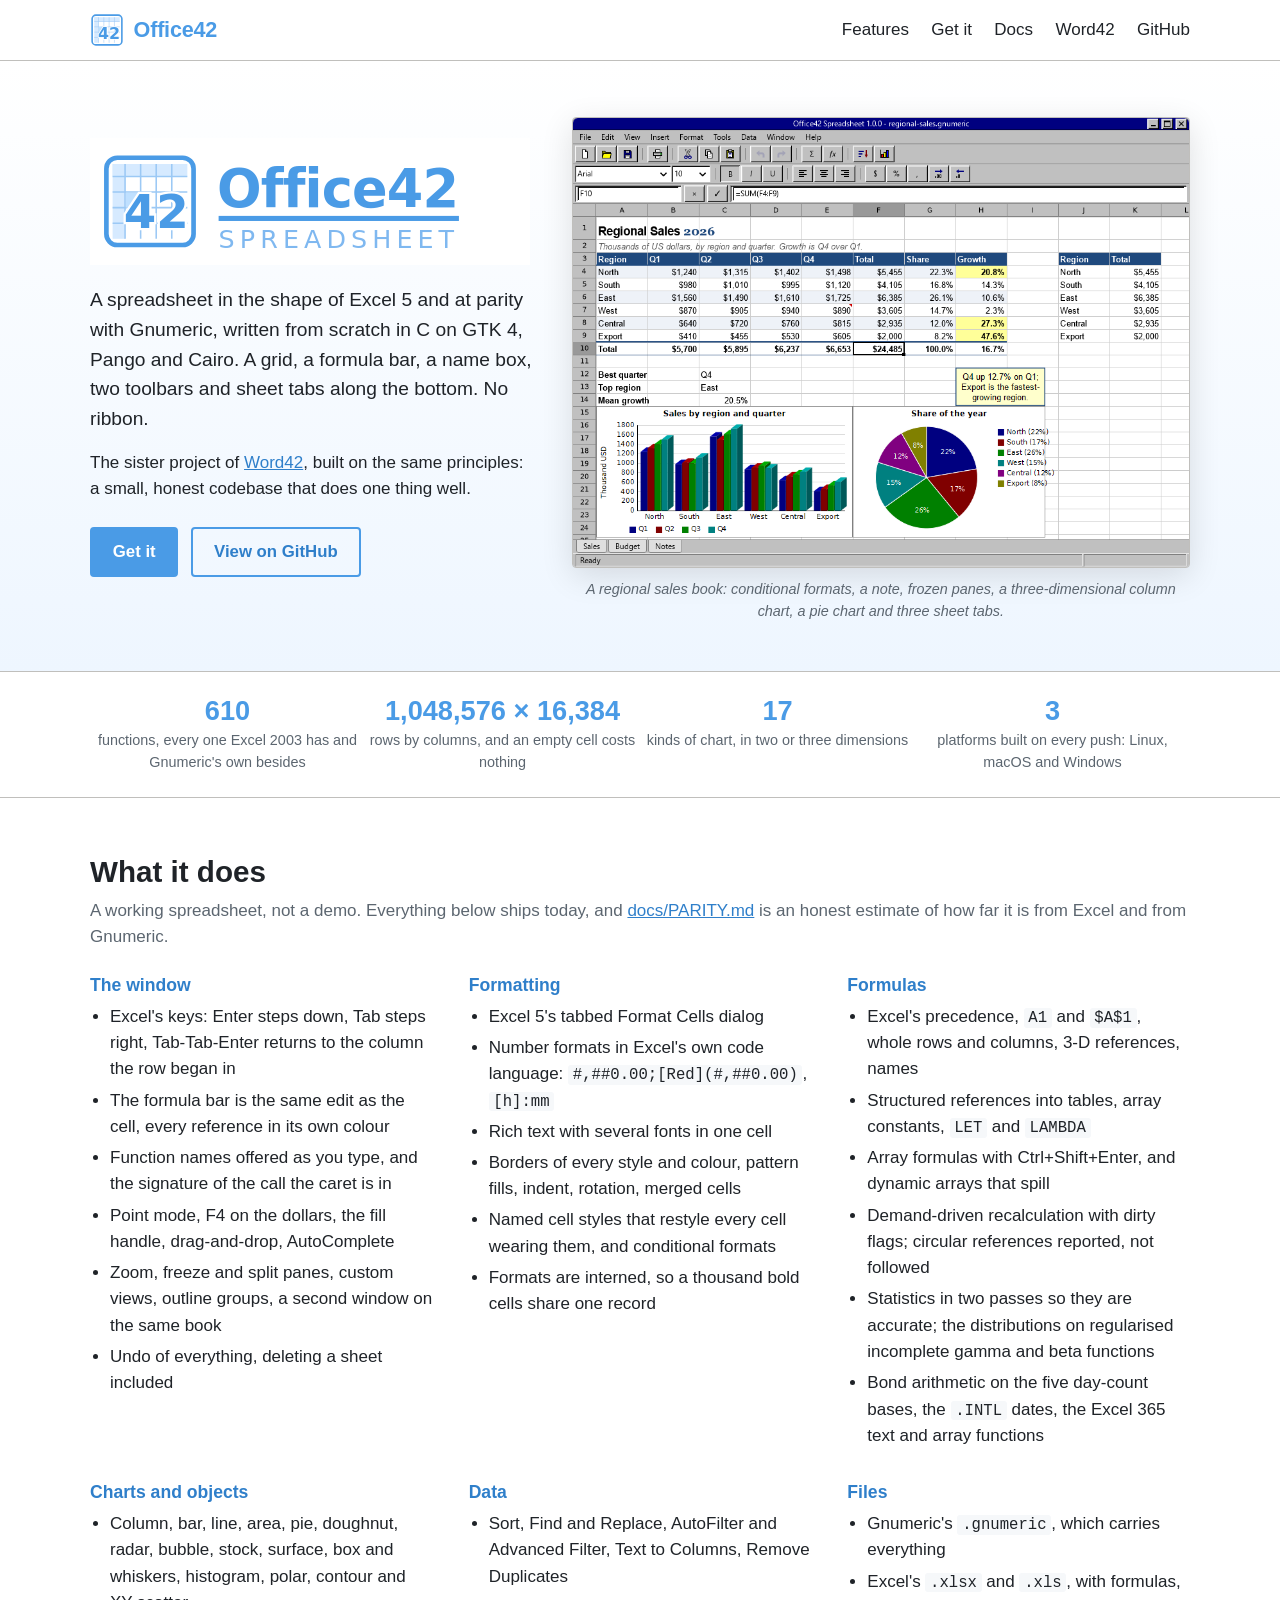
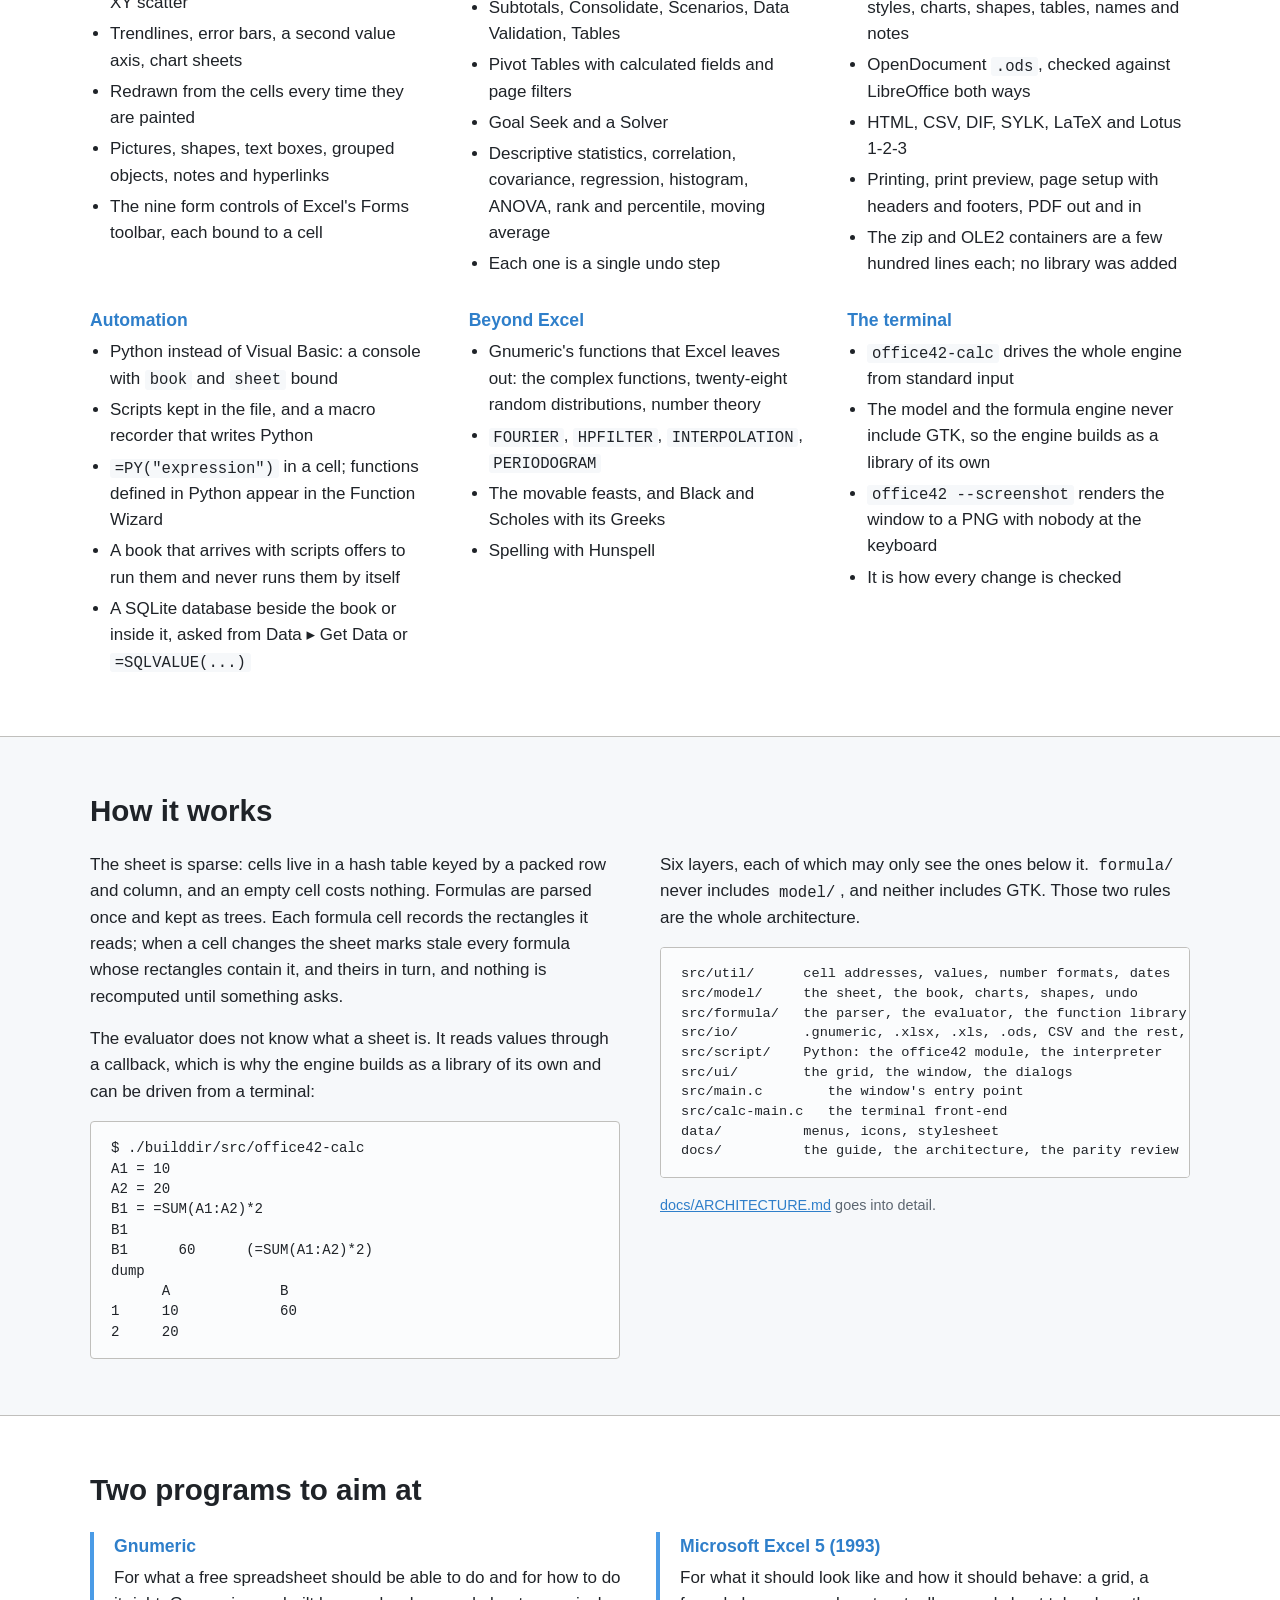
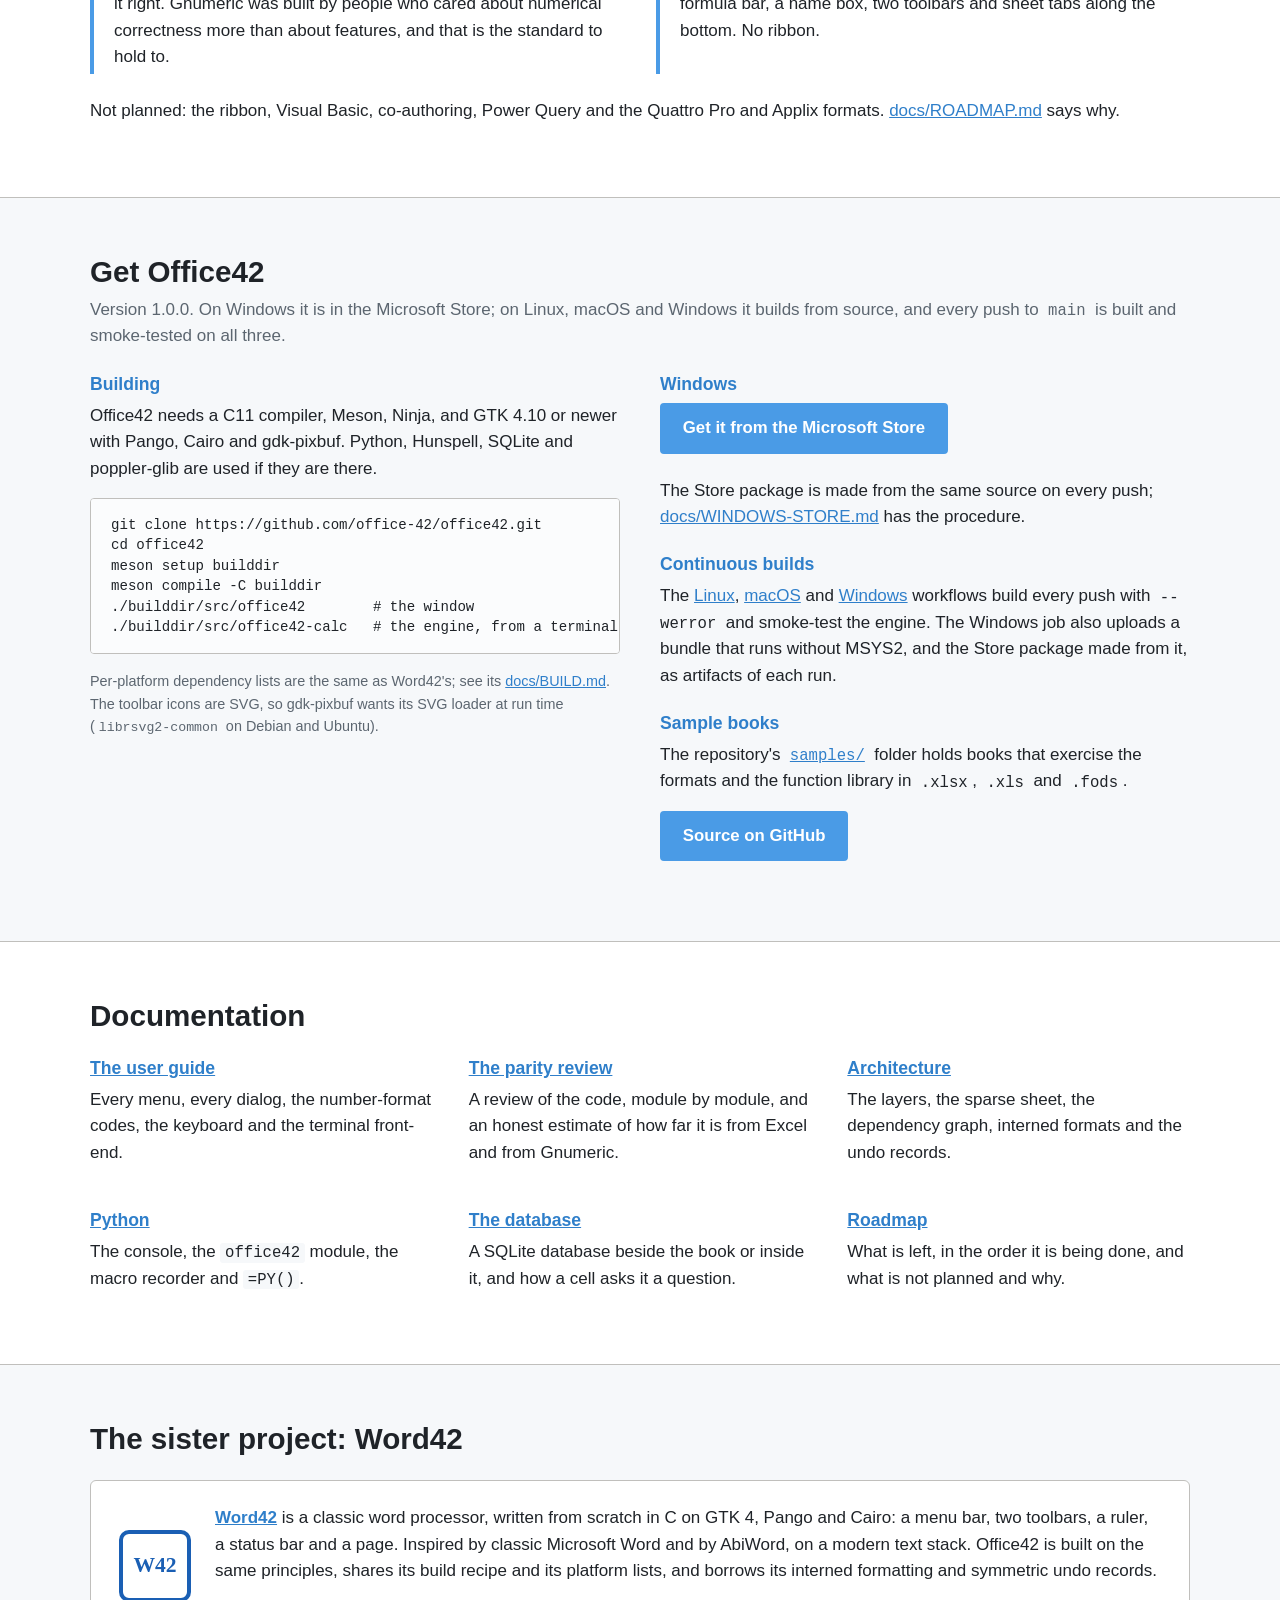
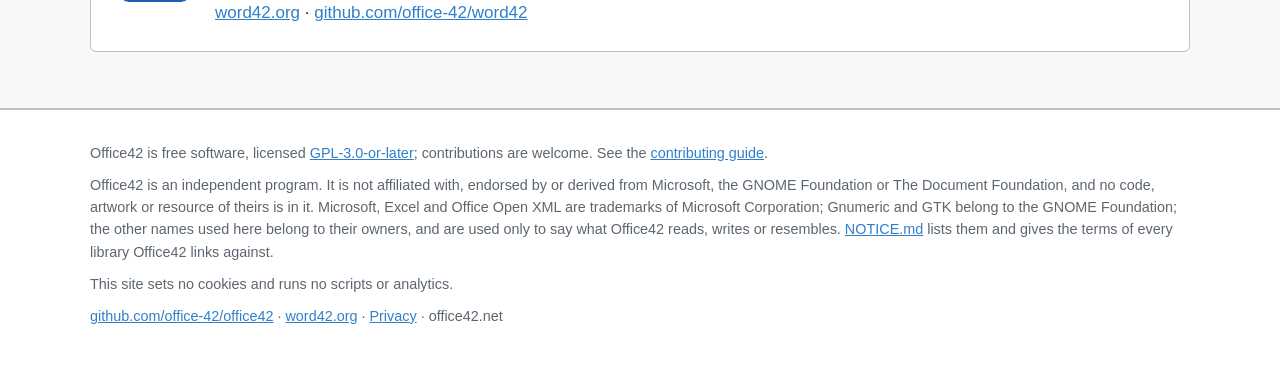
==== commit 3e704d07: "The website links the Microsoft Store listing The download section leads its Windows column with a b" ====
--- a/index.html
+++ b/index.html
@@ -415,8 +415,9 @@
 <section class="alt" id="download">
   <div class="container">
     <h2>Get Office42</h2>
-    <p class="muted">Version 1.0.0. Office42 builds from source on Linux, macOS and Windows, and
-    every push to <code>main</code> is built and smoke-tested on all three.</p>
+    <p class="muted">Version 1.0.0. On Windows it is in the Microsoft Store; on Linux, macOS and
+    Windows it builds from source, and every push to <code>main</code> is built and smoke-tested
+    on all three.</p>
     <div class="two">
       <div>
         <h3>Building</h3>
@@ -435,17 +436,19 @@
         (<code>librsvg2-common</code> on Debian and Ubuntu).</p>
       </div>
       <div>
-        <h3>Continuous builds</h3>
+        <h3>Windows</h3>
+        <p><a class="btn btn-solid" href="https://apps.microsoft.com/detail/9PHPZ3D7TGG5">Get it from the Microsoft&nbsp;Store</a></p>
+        <p>The Store package is made from the same source on every push;
+        <a href="https://github.com/office-42/office42/blob/main/docs/WINDOWS-STORE.md">docs/WINDOWS-STORE.md</a>
+        has the procedure.</p>
+        <h3 style="margin-top:1.5rem">Continuous builds</h3>
         <p>The
         <a href="https://github.com/office-42/office42/actions/workflows/linux.yml">Linux</a>,
         <a href="https://github.com/office-42/office42/actions/workflows/macos.yml">macOS</a> and
         <a href="https://github.com/office-42/office42/actions/workflows/windows.yml">Windows</a>
         workflows build every push with <code>--werror</code> and smoke-test the engine. The
-        Windows job also uploads a bundle that runs without MSYS2, and the Microsoft Store
-        package made from it, as artifacts of each run. A Store listing is going through
-        certification;
-        <a href="https://github.com/office-42/office42/blob/main/docs/WINDOWS-STORE.md">docs/WINDOWS-STORE.md</a>
-        has the procedure.</p>
+        Windows job also uploads a bundle that runs without MSYS2, and the Store package made
+        from it, as artifacts of each run.</p>
         <h3 style="margin-top:1.5rem">Sample books</h3>
         <p>The repository's <a href="https://github.com/office-42/office42/tree/main/samples"><code>samples/</code></a>
         folder holds books that exercise the formats and the function library in
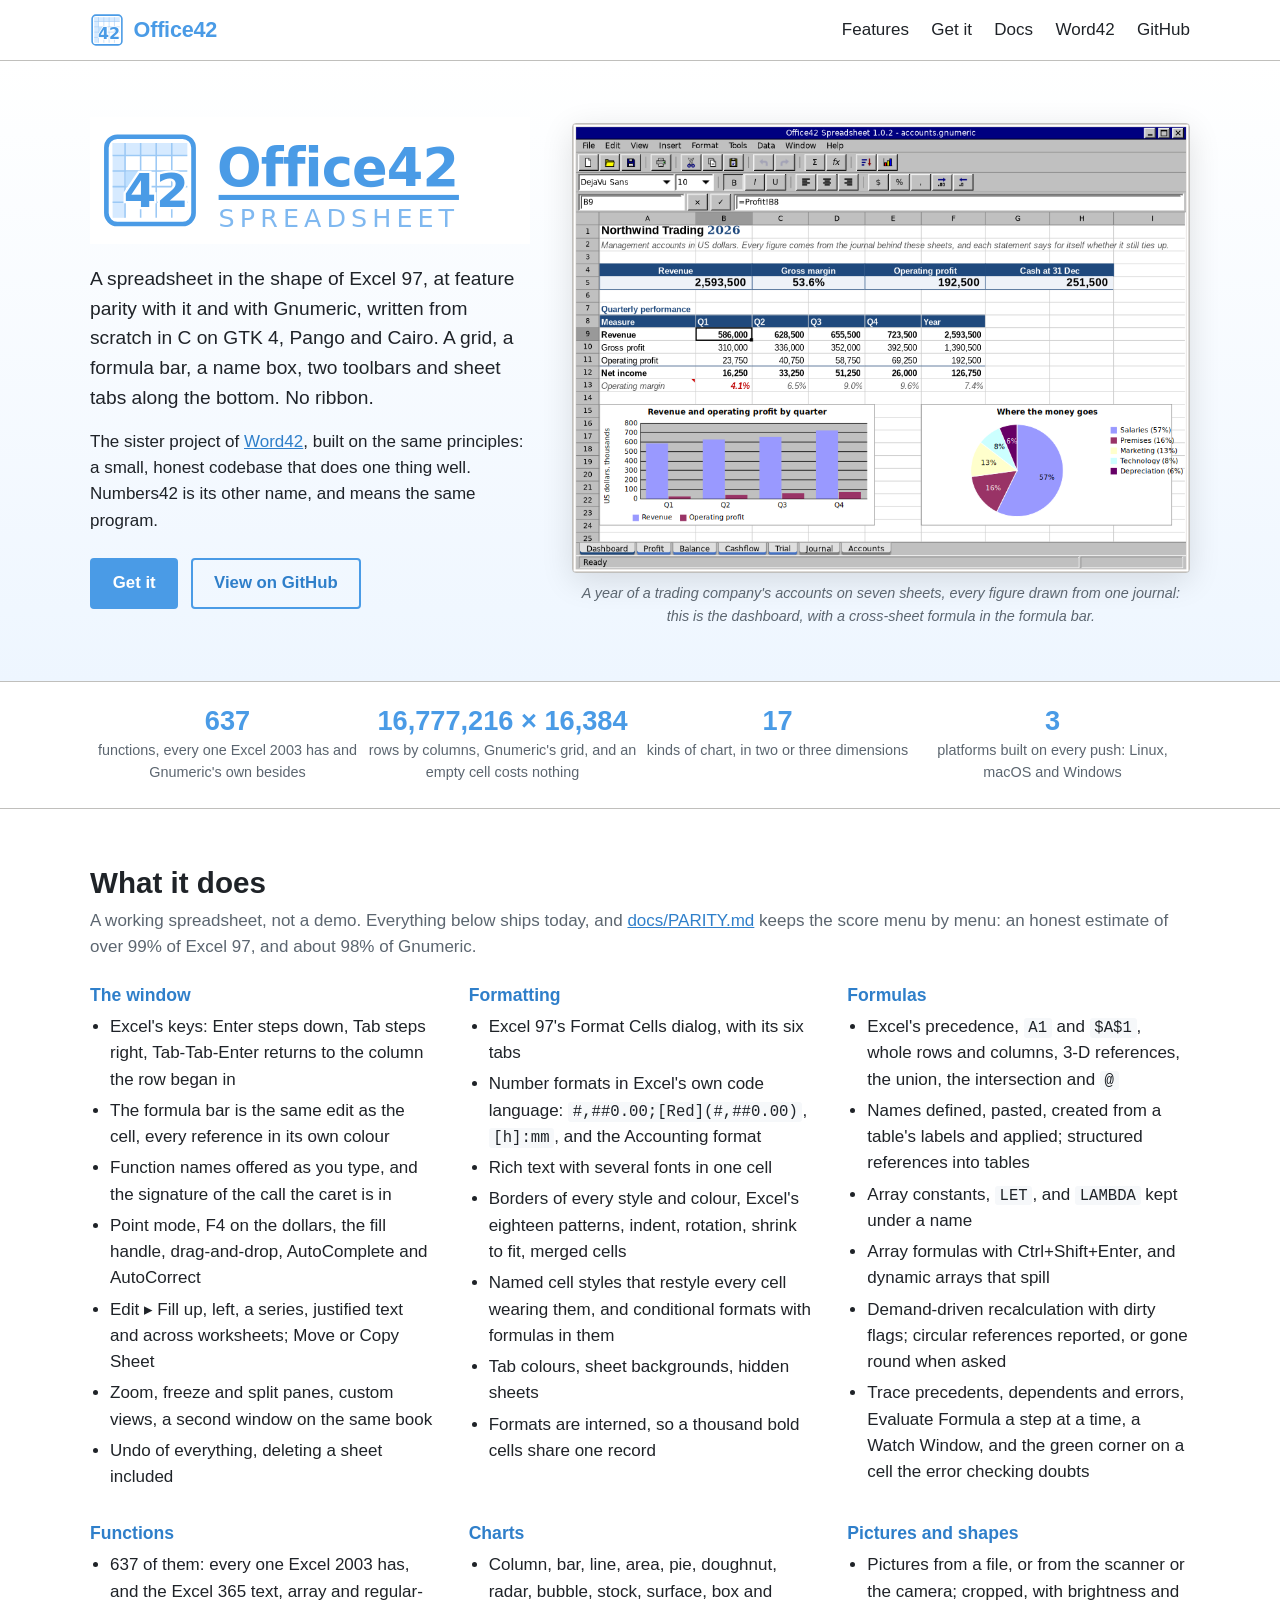
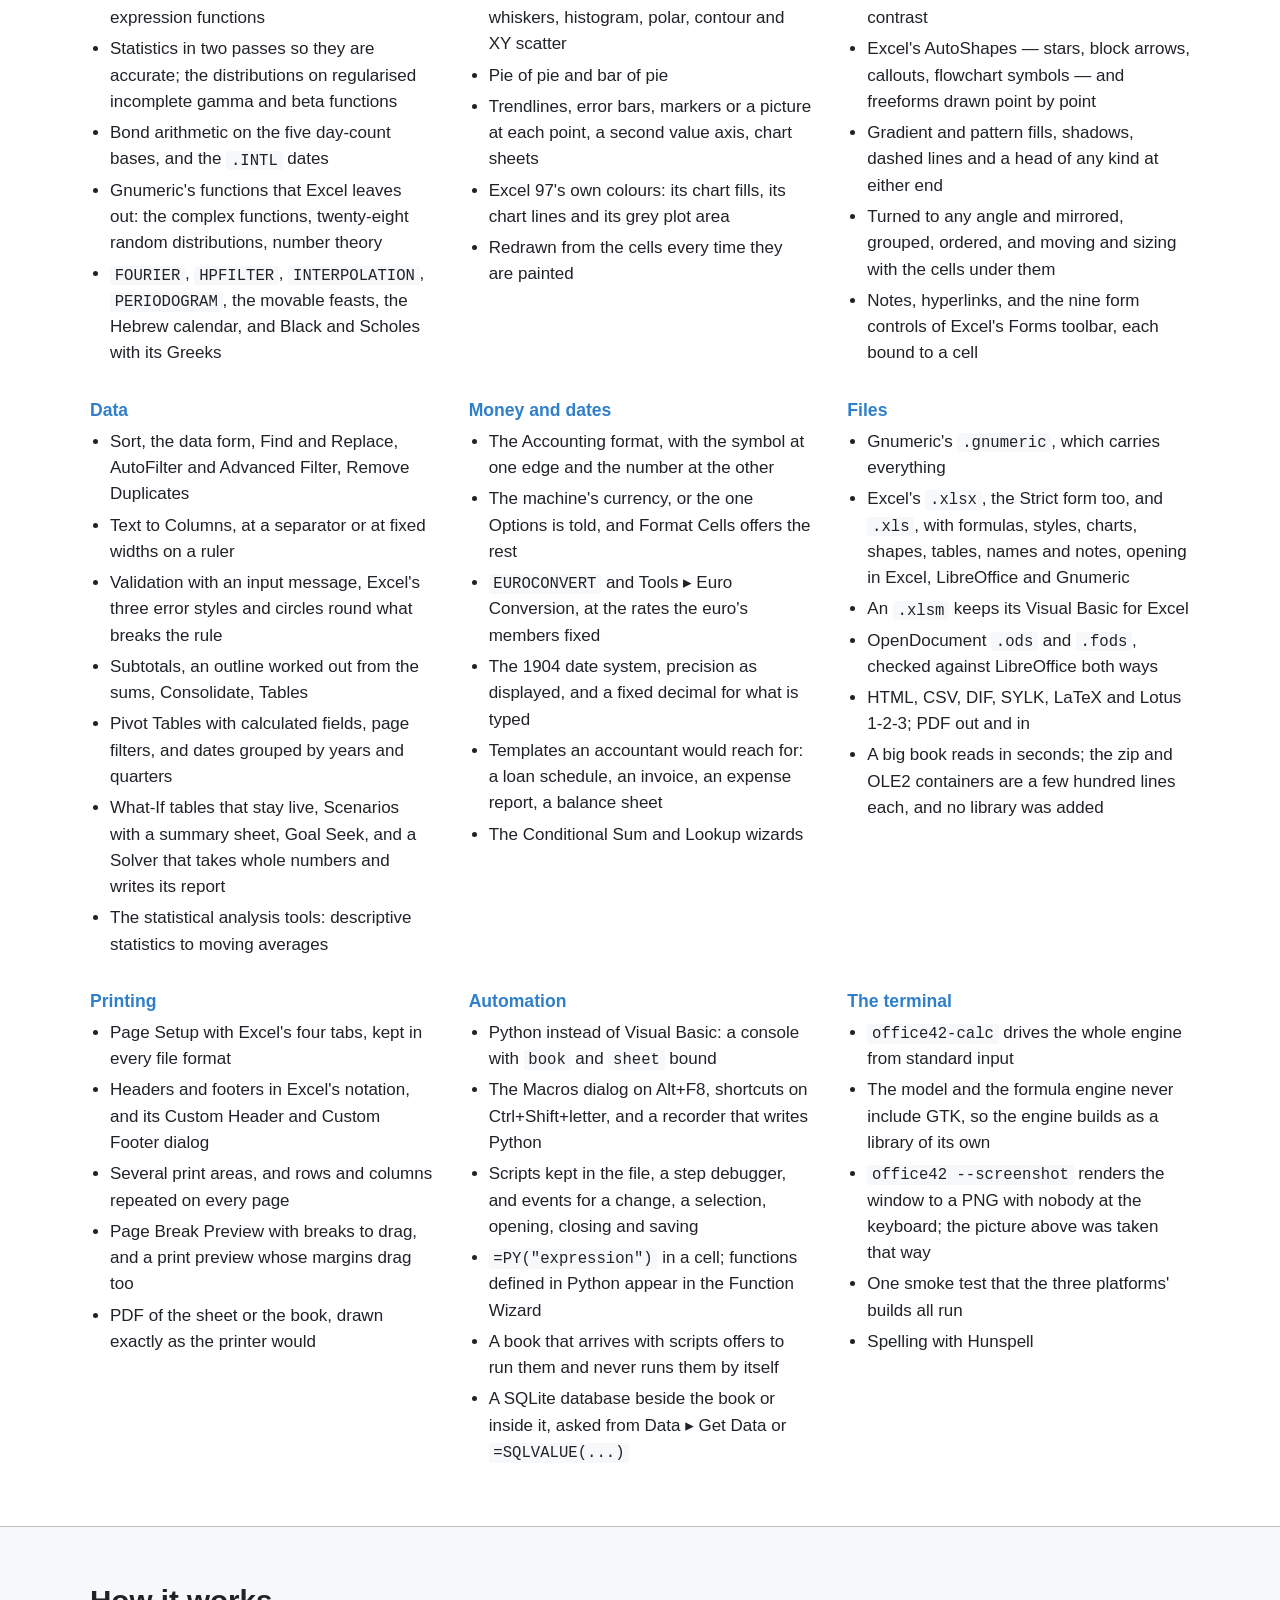
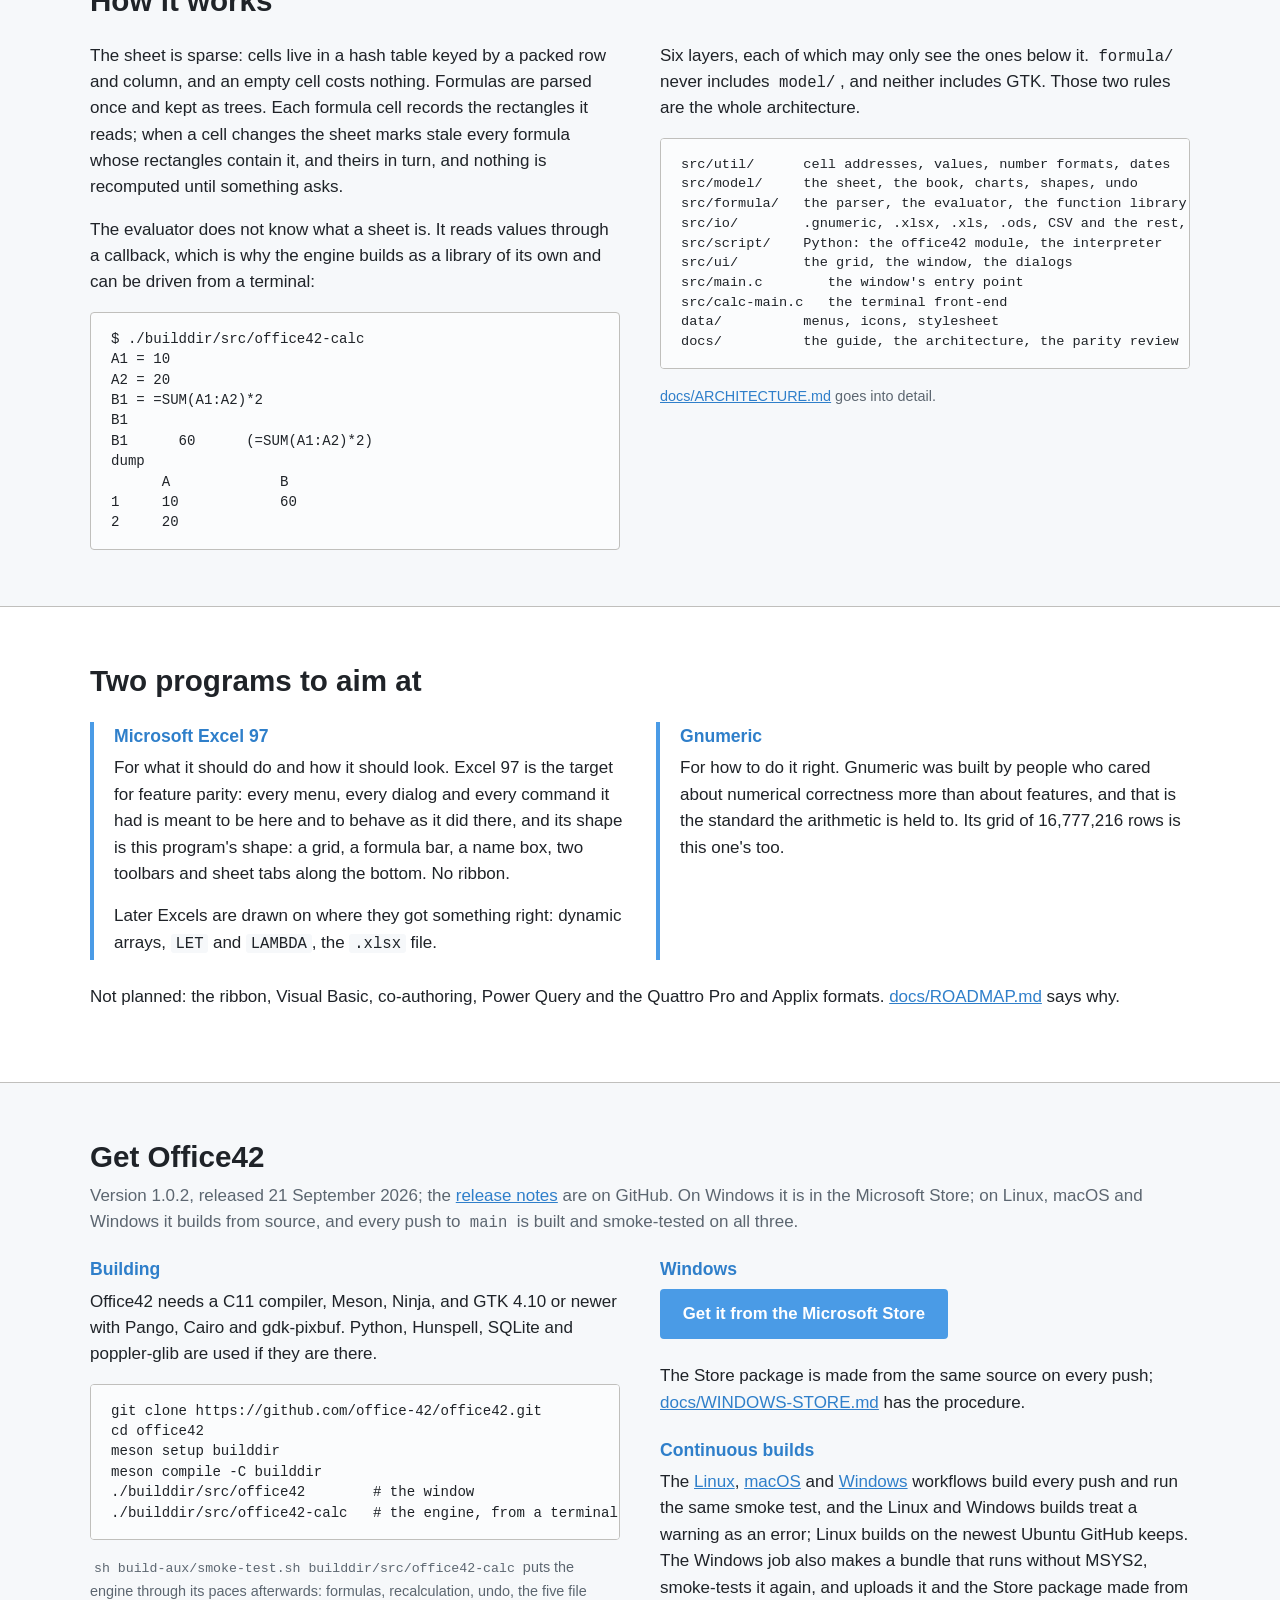
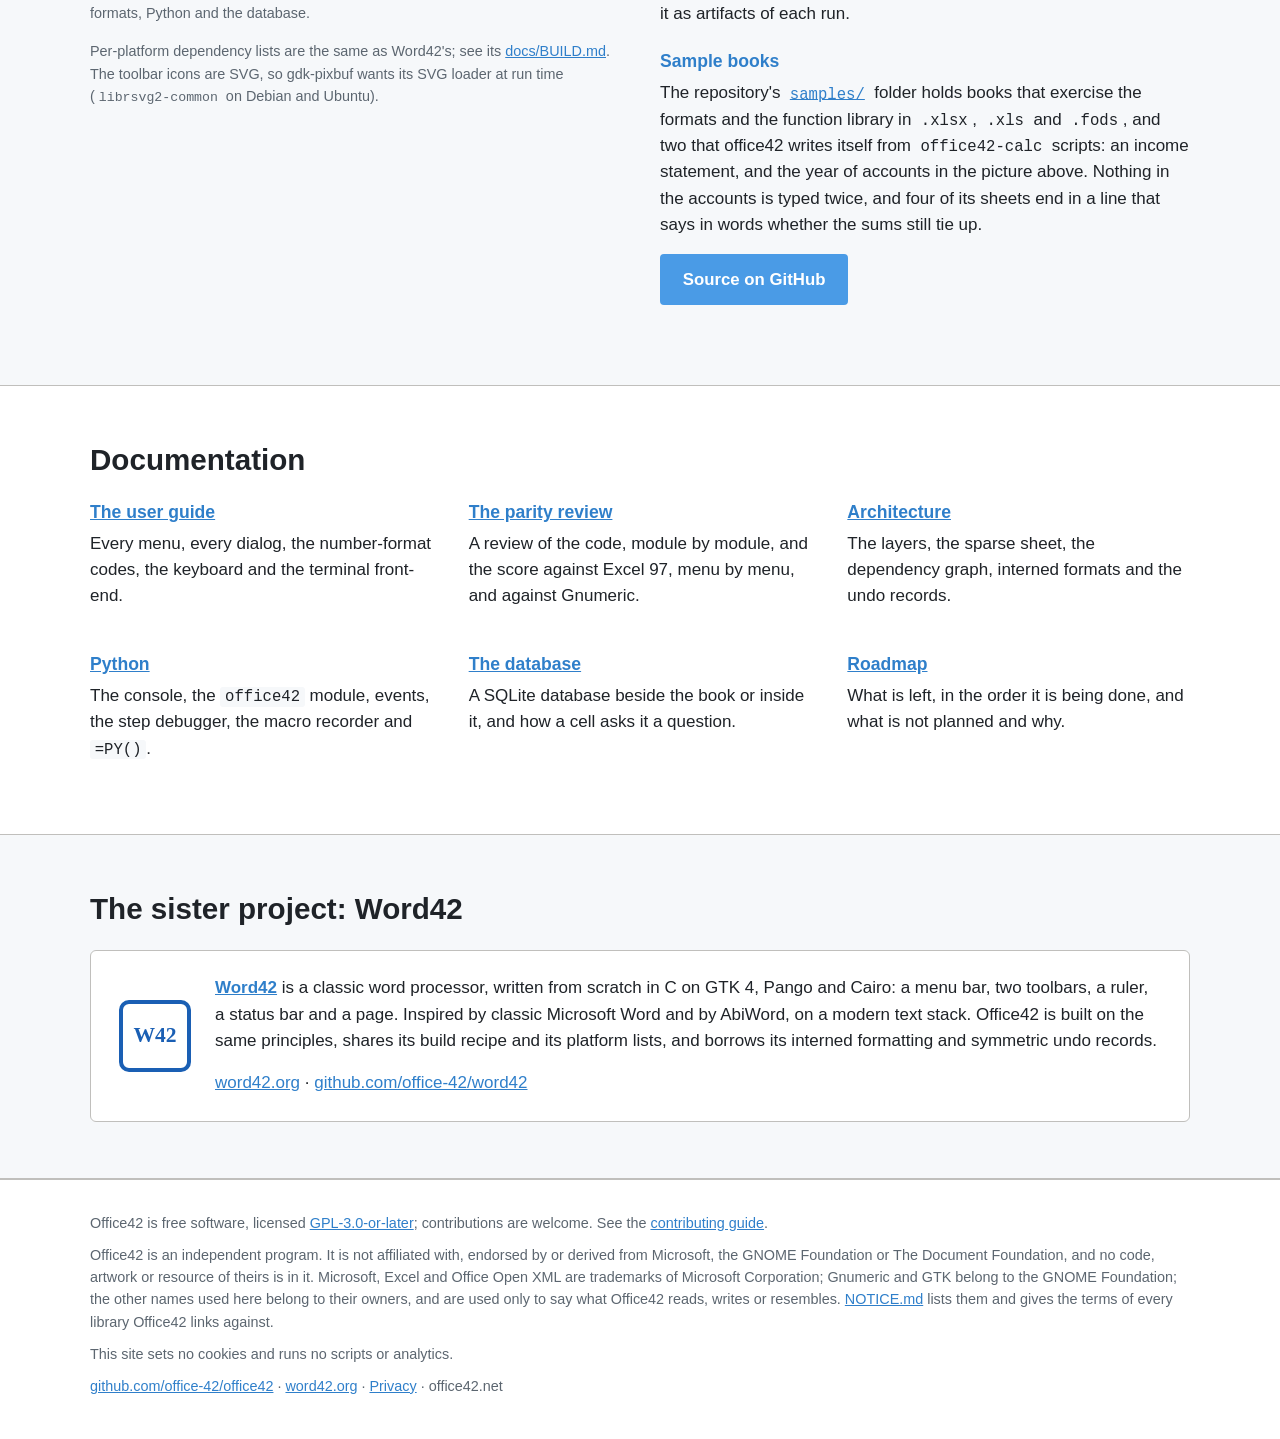
==== commit 79f8010c: "The website catches up with main: Excel 97, 637 functions, 1.0.2 and the accounts main now aims at E" ====
--- a/index.html
+++ b/index.html
@@ -3,12 +3,12 @@
 <head>
 <meta charset="utf-8">
 <meta name="viewport" content="width=device-width, initial-scale=1">
-<title>Office42 Spreadsheet — a spreadsheet in the shape of Excel 5</title>
-<meta name="description" content="Office42 Spreadsheet is a spreadsheet in the shape of Excel 5 and at parity with Gnumeric, written from scratch in C on GTK 4, Pango and Cairo. 610 functions, charts, pivot tables, Python scripting, and .gnumeric, .xlsx, .xls, .ods and CSV files. Free software, GPL-3.0-or-later.">
+<title>Office42 Spreadsheet — a spreadsheet in the shape of Excel 97</title>
+<meta name="description" content="Office42 Spreadsheet is a spreadsheet in the shape of Excel 97, at feature parity with it and with Gnumeric, written from scratch in C on GTK 4, Pango and Cairo. 637 functions, charts, pivot tables, Python scripting, and .gnumeric, .xlsx, .xls, .ods and CSV files. Free software, GPL-3.0-or-later.">
 <link rel="canonical" href="https://office42.net/">
 <meta property="og:type" content="website">
-<meta property="og:title" content="Office42 Spreadsheet — a spreadsheet in the shape of Excel 5">
-<meta property="og:description" content="A spreadsheet in the shape of Excel 5 and at parity with Gnumeric, written from scratch in C on GTK 4, Pango and Cairo. Free software, GPL-3.0-or-later.">
+<meta property="og:title" content="Office42 Spreadsheet — a spreadsheet in the shape of Excel 97">
+<meta property="og:description" content="A spreadsheet in the shape of Excel 97, at feature parity with it and with Gnumeric, written from scratch in C on GTK 4, Pango and Cairo. Free software, GPL-3.0-or-later.">
 <meta property="og:url" content="https://office42.net/">
 <meta property="og:image" content="https://office42.net/images/screenshot.png">
 <meta name="twitter:card" content="summary_large_image">
@@ -212,20 +212,21 @@
           <img class="logo" src="images/logo.svg" width="520" height="150"
                alt="Office42 Spreadsheet: a sheet of cells marked 42, beside the name in light blue with one rule under it">
         </h1>
-        <p class="lead">A spreadsheet in the shape of Excel&nbsp;5 and at parity with Gnumeric,
-        written from scratch in C on GTK&nbsp;4, Pango and Cairo. A grid, a formula bar, a name
-        box, two toolbars and sheet tabs along the bottom. No ribbon.</p>
+        <p class="lead">A spreadsheet in the shape of Excel&nbsp;97, at feature parity with it
+        and with Gnumeric, written from scratch in C on GTK&nbsp;4, Pango and Cairo. A grid, a
+        formula bar, a name box, two toolbars and sheet tabs along the bottom. No ribbon.</p>
         <p>The sister project of <a href="https://word42.org/">Word42</a>, built on the same
-        principles: a small, honest codebase that does one thing well.</p>
+        principles: a small, honest codebase that does one thing well. Numbers42 is its other
+        name, and means the same program.</p>
         <p style="margin-top:1.5rem">
           <a class="btn btn-solid" href="#download">Get it</a>
           <a class="btn btn-outline" href="https://github.com/office-42/office42">View on GitHub</a>
         </p>
       </div>
       <figure>
-        <img class="screenshot" src="images/screenshot.png" width="960" height="700"
-             alt="Office42 Spreadsheet showing a regional sales sheet: a title set in two fonts in one cell, a styled heading row, currency and percent formats, a total row with SUM and INDEX/MATCH formulas, conditional formats on the growth column, a note, a text box, frozen panes, a three-dimensional column chart, a pie chart with labels, and three sheet tabs">
-        <figcaption class="muted small"><em>A regional sales book: conditional formats, a note, frozen panes, a three-dimensional column chart, a pie chart and three sheet tabs.</em></figcaption>
+        <img class="screenshot" src="images/screenshot.png" width="950" height="690"
+             alt="Office42 Spreadsheet 1.0.2 showing the dashboard of a set of accounts: a title set in two fonts in one cell, a strip of four merged key figures — revenue, gross margin, operating profit and cash — over a quarterly table in the Accounting number format, an operating margin row with a conditional format on the weakest quarter and a note attached, the formula bar showing the cross-sheet formula =Profit!B8, a column chart of revenue and operating profit by quarter with its axis in thousands, a pie chart of operating expenses with labels and a legend, and seven coloured sheet tabs — Dashboard, Profit, Balance, Cashflow, Trial, Journal and Accounts">
+        <figcaption class="muted small"><em>A year of a trading company's accounts on seven sheets, every figure drawn from one journal: this is the dashboard, with a cross-sheet formula in the formula bar.</em></figcaption>
       </figure>
     </div>
   </div>
@@ -233,8 +234,8 @@
 
 <div class="numbers">
   <div class="container">
-    <div><strong>610</strong><span>functions, every one Excel 2003 has and Gnumeric's own besides</span></div>
-    <div><strong>1,048,576 × 16,384</strong><span>rows by columns, and an empty cell costs nothing</span></div>
+    <div><strong>637</strong><span>functions, every one Excel 2003 has and Gnumeric's own besides</span></div>
+    <div><strong>16,777,216 × 16,384</strong><span>rows by columns, Gnumeric's grid, and an empty cell costs nothing</span></div>
     <div><strong>17</strong><span>kinds of chart, in two or three dimensions</span></div>
     <div><strong>3</strong><span>platforms built on every push: Linux, macOS and Windows</span></div>
   </div>
@@ -245,7 +246,8 @@
     <h2>What it does</h2>
     <p class="muted">A working spreadsheet, not a demo. Everything below ships today, and
     <a href="https://github.com/office-42/office42/blob/main/docs/PARITY.md">docs/PARITY.md</a>
-    is an honest estimate of how far it is from Excel and from Gnumeric.</p>
+    keeps the score menu by menu: an honest estimate of over 99% of Excel&nbsp;97, and about
+    98% of Gnumeric.</p>
     <div class="grid">
       <div>
         <h3>The window</h3>
@@ -253,91 +255,128 @@
           <li>Excel's keys: Enter steps down, Tab steps right, Tab-Tab-Enter returns to the column the row began in</li>
           <li>The formula bar is the same edit as the cell, every reference in its own colour</li>
           <li>Function names offered as you type, and the signature of the call the caret is in</li>
-          <li>Point mode, F4 on the dollars, the fill handle, drag-and-drop, AutoComplete</li>
-          <li>Zoom, freeze and split panes, custom views, outline groups, a second window on the same book</li>
+          <li>Point mode, F4 on the dollars, the fill handle, drag-and-drop, AutoComplete and AutoCorrect</li>
+          <li>Edit ▸ Fill up, left, a series, justified text and across worksheets; Move or Copy Sheet</li>
+          <li>Zoom, freeze and split panes, custom views, a second window on the same book</li>
           <li>Undo of everything, deleting a sheet included</li>
         </ul>
       </div>
       <div>
         <h3>Formatting</h3>
         <ul>
-          <li>Excel 5's tabbed Format Cells dialog</li>
-          <li>Number formats in Excel's own code language: <code>#,##0.00;[Red](#,##0.00)</code>, <code>[h]:mm</code></li>
+          <li>Excel 97's Format Cells dialog, with its six tabs</li>
+          <li>Number formats in Excel's own code language: <code>#,##0.00;[Red](#,##0.00)</code>, <code>[h]:mm</code>, and the Accounting format</li>
           <li>Rich text with several fonts in one cell</li>
-          <li>Borders of every style and colour, pattern fills, indent, rotation, merged cells</li>
-          <li>Named cell styles that restyle every cell wearing them, and conditional formats</li>
+          <li>Borders of every style and colour, Excel's eighteen patterns, indent, rotation, shrink to fit, merged cells</li>
+          <li>Named cell styles that restyle every cell wearing them, and conditional formats with formulas in them</li>
+          <li>Tab colours, sheet backgrounds, hidden sheets</li>
           <li>Formats are interned, so a thousand bold cells share one record</li>
         </ul>
       </div>
       <div>
         <h3>Formulas</h3>
         <ul>
-          <li>Excel's precedence, <code>A1</code> and <code>$A$1</code>, whole rows and columns, 3-D references, names</li>
-          <li>Structured references into tables, array constants, <code>LET</code> and <code>LAMBDA</code></li>
+          <li>Excel's precedence, <code>A1</code> and <code>$A$1</code>, whole rows and columns, 3-D references, the union, the intersection and <code>@</code></li>
+          <li>Names defined, pasted, created from a table's labels and applied; structured references into tables</li>
+          <li>Array constants, <code>LET</code>, and <code>LAMBDA</code> kept under a name</li>
           <li>Array formulas with Ctrl+Shift+Enter, and dynamic arrays that spill</li>
-          <li>Demand-driven recalculation with dirty flags; circular references reported, not followed</li>
+          <li>Demand-driven recalculation with dirty flags; circular references reported, or gone round when asked</li>
+          <li>Trace precedents, dependents and errors, Evaluate Formula a step at a time, a Watch Window, and the green corner on a cell the error checking doubts</li>
+        </ul>
+      </div>
+      <div>
+        <h3>Functions</h3>
+        <ul>
+          <li>637 of them: every one Excel 2003 has, and the Excel 365 text, array and regular-expression functions</li>
           <li>Statistics in two passes so they are accurate; the distributions on regularised incomplete gamma and beta functions</li>
-          <li>Bond arithmetic on the five day-count bases, the <code>.INTL</code> dates, the Excel 365 text and array functions</li>
-        </ul>
-      </div>
-      <div>
-        <h3>Charts and objects</h3>
+          <li>Bond arithmetic on the five day-count bases, and the <code>.INTL</code> dates</li>
+          <li>Gnumeric's functions that Excel leaves out: the complex functions, twenty-eight random distributions, number theory</li>
+          <li><code>FOURIER</code>, <code>HPFILTER</code>, <code>INTERPOLATION</code>, <code>PERIODOGRAM</code>, the movable feasts, the Hebrew calendar, and Black and Scholes with its Greeks</li>
+        </ul>
+      </div>
+      <div>
+        <h3>Charts</h3>
         <ul>
           <li>Column, bar, line, area, pie, doughnut, radar, bubble, stock, surface, box and whiskers, histogram, polar, contour and XY scatter</li>
-          <li>Trendlines, error bars, a second value axis, chart sheets</li>
+          <li>Pie of pie and bar of pie</li>
+          <li>Trendlines, error bars, markers or a picture at each point, a second value axis, chart sheets</li>
+          <li>Excel 97's own colours: its chart fills, its chart lines and its grey plot area</li>
           <li>Redrawn from the cells every time they are painted</li>
-          <li>Pictures, shapes, text boxes, grouped objects, notes and hyperlinks</li>
-          <li>The nine form controls of Excel's Forms toolbar, each bound to a cell</li>
+        </ul>
+      </div>
+      <div>
+        <h3>Pictures and shapes</h3>
+        <ul>
+          <li>Pictures from a file, or from the scanner or the camera; cropped, with brightness and contrast</li>
+          <li>Excel's AutoShapes — stars, block arrows, callouts, flowchart symbols — and freeforms drawn point by point</li>
+          <li>Gradient and pattern fills, shadows, dashed lines and a head of any kind at either end</li>
+          <li>Turned to any angle and mirrored, grouped, ordered, and moving and sizing with the cells under them</li>
+          <li>Notes, hyperlinks, and the nine form controls of Excel's Forms toolbar, each bound to a cell</li>
         </ul>
       </div>
       <div>
         <h3>Data</h3>
         <ul>
-          <li>Sort, Find and Replace, AutoFilter and Advanced Filter, Text to Columns, Remove Duplicates</li>
-          <li>Subtotals, Consolidate, Scenarios, Data Validation, Tables</li>
-          <li>Pivot Tables with calculated fields and page filters</li>
-          <li>Goal Seek and a Solver</li>
-          <li>Descriptive statistics, correlation, covariance, regression, histogram, ANOVA, rank and percentile, moving average</li>
-          <li>Each one is a single undo step</li>
+          <li>Sort, the data form, Find and Replace, AutoFilter and Advanced Filter, Remove Duplicates</li>
+          <li>Text to Columns, at a separator or at fixed widths on a ruler</li>
+          <li>Validation with an input message, Excel's three error styles and circles round what breaks the rule</li>
+          <li>Subtotals, an outline worked out from the sums, Consolidate, Tables</li>
+          <li>Pivot Tables with calculated fields, page filters, and dates grouped by years and quarters</li>
+          <li>What-If tables that stay live, Scenarios with a summary sheet, Goal Seek, and a Solver that takes whole numbers and writes its report</li>
+          <li>The statistical analysis tools: descriptive statistics to moving averages</li>
+        </ul>
+      </div>
+      <div>
+        <h3>Money and dates</h3>
+        <ul>
+          <li>The Accounting format, with the symbol at one edge and the number at the other</li>
+          <li>The machine's currency, or the one Options is told, and Format Cells offers the rest</li>
+          <li><code>EUROCONVERT</code> and Tools ▸ Euro Conversion, at the rates the euro's members fixed</li>
+          <li>The 1904 date system, precision as displayed, and a fixed decimal for what is typed</li>
+          <li>Templates an accountant would reach for: a loan schedule, an invoice, an expense report, a balance sheet</li>
+          <li>The Conditional Sum and Lookup wizards</li>
         </ul>
       </div>
       <div>
         <h3>Files</h3>
         <ul>
           <li>Gnumeric's <code>.gnumeric</code>, which carries everything</li>
-          <li>Excel's <code>.xlsx</code> and <code>.xls</code>, with formulas, styles, charts, shapes, tables, names and notes</li>
-          <li>OpenDocument <code>.ods</code>, checked against LibreOffice both ways</li>
-          <li>HTML, CSV, DIF, SYLK, LaTeX and Lotus 1-2-3</li>
-          <li>Printing, print preview, page setup with headers and footers, PDF out and in</li>
-          <li>The zip and OLE2 containers are a few hundred lines each; no library was added</li>
+          <li>Excel's <code>.xlsx</code>, the Strict form too, and <code>.xls</code>, with formulas, styles, charts, shapes, tables, names and notes, opening in Excel, LibreOffice and Gnumeric</li>
+          <li>An <code>.xlsm</code> keeps its Visual Basic for Excel</li>
+          <li>OpenDocument <code>.ods</code> and <code>.fods</code>, checked against LibreOffice both ways</li>
+          <li>HTML, CSV, DIF, SYLK, LaTeX and Lotus 1-2-3; PDF out and in</li>
+          <li>A big book reads in seconds; the zip and OLE2 containers are a few hundred lines each, and no library was added</li>
+        </ul>
+      </div>
+      <div>
+        <h3>Printing</h3>
+        <ul>
+          <li>Page Setup with Excel's four tabs, kept in every file format</li>
+          <li>Headers and footers in Excel's notation, and its Custom Header and Custom Footer dialog</li>
+          <li>Several print areas, and rows and columns repeated on every page</li>
+          <li>Page Break Preview with breaks to drag, and a print preview whose margins drag too</li>
+          <li>PDF of the sheet or the book, drawn exactly as the printer would</li>
         </ul>
       </div>
       <div>
         <h3>Automation</h3>
         <ul>
           <li>Python instead of Visual Basic: a console with <code>book</code> and <code>sheet</code> bound</li>
-          <li>Scripts kept in the file, and a macro recorder that writes Python</li>
+          <li>The Macros dialog on Alt+F8, shortcuts on Ctrl+Shift+letter, and a recorder that writes Python</li>
+          <li>Scripts kept in the file, a step debugger, and events for a change, a selection, opening, closing and saving</li>
           <li><code>=PY("expression")</code> in a cell; functions defined in Python appear in the Function Wizard</li>
           <li>A book that arrives with scripts offers to run them and never runs them by itself</li>
           <li>A SQLite database beside the book or inside it, asked from Data ▸ Get Data or <code>=SQLVALUE(...)</code></li>
         </ul>
       </div>
       <div>
-        <h3>Beyond Excel</h3>
-        <ul>
-          <li>Gnumeric's functions that Excel leaves out: the complex functions, twenty-eight random distributions, number theory</li>
-          <li><code>FOURIER</code>, <code>HPFILTER</code>, <code>INTERPOLATION</code>, <code>PERIODOGRAM</code></li>
-          <li>The movable feasts, and Black and Scholes with its Greeks</li>
-          <li>Spelling with Hunspell</li>
-        </ul>
-      </div>
-      <div>
         <h3>The terminal</h3>
         <ul>
           <li><code>office42-calc</code> drives the whole engine from standard input</li>
           <li>The model and the formula engine never include GTK, so the engine builds as a library of its own</li>
-          <li><code>office42 --screenshot</code> renders the window to a PNG with nobody at the keyboard</li>
-          <li>It is how every change is checked</li>
+          <li><code>office42 --screenshot</code> renders the window to a PNG with nobody at the keyboard; the picture above was taken that way</li>
+          <li>One smoke test that the three platforms' builds all run</li>
+          <li>Spelling with Hunspell</li>
         </ul>
       </div>
     </div>
@@ -394,15 +433,19 @@
     <h2>Two programs to aim at</h2>
     <div class="goals">
       <div class="goal">
+        <h3>Microsoft Excel 97</h3>
+        <p>For what it should do and how it should look. Excel&nbsp;97 is the target for feature
+        parity: every menu, every dialog and every command it had is meant to be here and to
+        behave as it did there, and its shape is this program's shape: a grid, a formula bar, a
+        name box, two toolbars and sheet tabs along the bottom. No ribbon.</p>
+        <p>Later Excels are drawn on where they got something right: dynamic arrays,
+        <code>LET</code> and <code>LAMBDA</code>, the <code>.xlsx</code> file.</p>
+      </div>
+      <div class="goal">
         <h3>Gnumeric</h3>
-        <p>For what a free spreadsheet should be able to do and for how to do it right. Gnumeric was
-        built by people who cared about numerical correctness more than about features, and that
-        is the standard to hold to.</p>
-      </div>
-      <div class="goal">
-        <h3>Microsoft Excel 5 (1993)</h3>
-        <p>For what it should look like and how it should behave: a grid, a formula bar, a name box,
-        two toolbars and sheet tabs along the bottom. No ribbon.</p>
+        <p>For how to do it right. Gnumeric was built by people who cared about numerical
+        correctness more than about features, and that is the standard the arithmetic is held
+        to. Its grid of 16,777,216 rows is this one's too.</p>
       </div>
     </div>
     <p style="margin-top:1.5rem">Not planned: the ribbon, Visual Basic, co-authoring, Power Query and
@@ -415,9 +458,10 @@
 <section class="alt" id="download">
   <div class="container">
     <h2>Get Office42</h2>
-    <p class="muted">Version 1.0.0. On Windows it is in the Microsoft Store; on Linux, macOS and
-    Windows it builds from source, and every push to <code>main</code> is built and smoke-tested
-    on all three.</p>
+    <p class="muted">Version 1.0.2, released 21 September 2026; the
+    <a href="https://github.com/office-42/office42/releases">release notes</a> are on GitHub.
+    On Windows it is in the Microsoft Store; on Linux, macOS and Windows it builds from source,
+    and every push to <code>main</code> is built and smoke-tested on all three.</p>
     <div class="two">
       <div>
         <h3>Building</h3>
@@ -429,7 +473,10 @@
 meson compile -C builddir
 ./builddir/src/office42        # the window
 ./builddir/src/office42-calc   # the engine, from a terminal</code></pre>
-        <p class="small muted" style="margin-top:1rem">Per-platform dependency lists are the same as
+        <p class="small muted" style="margin-top:1rem"><code>sh build-aux/smoke-test.sh
+        builddir/src/office42-calc</code> puts the engine through its paces afterwards: formulas,
+        recalculation, undo, the five file formats, Python and the database.</p>
+        <p class="small muted">Per-platform dependency lists are the same as
         Word42's; see its
         <a href="https://github.com/office-42/word42/blob/main/docs/BUILD.md">docs/BUILD.md</a>.
         The toolbar icons are SVG, so gdk-pixbuf wants its SVG loader at run time
@@ -446,13 +493,18 @@
         <a href="https://github.com/office-42/office42/actions/workflows/linux.yml">Linux</a>,
         <a href="https://github.com/office-42/office42/actions/workflows/macos.yml">macOS</a> and
         <a href="https://github.com/office-42/office42/actions/workflows/windows.yml">Windows</a>
-        workflows build every push with <code>--werror</code> and smoke-test the engine. The
-        Windows job also uploads a bundle that runs without MSYS2, and the Store package made
-        from it, as artifacts of each run.</p>
+        workflows build every push and run the same smoke test, and the Linux and Windows builds
+        treat a warning as an error; Linux builds on the newest Ubuntu GitHub keeps. The Windows
+        job also makes a
+        bundle that runs without MSYS2, smoke-tests it again, and uploads it and the Store
+        package made from it as artifacts of each run.</p>
         <h3 style="margin-top:1.5rem">Sample books</h3>
         <p>The repository's <a href="https://github.com/office-42/office42/tree/main/samples"><code>samples/</code></a>
         folder holds books that exercise the formats and the function library in
-        <code>.xlsx</code>, <code>.xls</code> and <code>.fods</code>.</p>
+        <code>.xlsx</code>, <code>.xls</code> and <code>.fods</code>, and two that office42 writes
+        itself from <code>office42-calc</code> scripts: an income statement, and the year of
+        accounts in the picture above. Nothing in the accounts is typed twice, and four of its
+        sheets end in a line that says in words whether the sums still tie up.</p>
         <p><a class="btn btn-solid" href="https://github.com/office-42/office42">Source on GitHub</a></p>
       </div>
     </div>
@@ -469,7 +521,7 @@
       </div>
       <div>
         <h3><a href="https://github.com/office-42/office42/blob/main/docs/PARITY.md">The parity review</a></h3>
-        <p>A review of the code, module by module, and an honest estimate of how far it is from Excel and from Gnumeric.</p>
+        <p>A review of the code, module by module, and the score against Excel&nbsp;97, menu by menu, and against Gnumeric.</p>
       </div>
       <div>
         <h3><a href="https://github.com/office-42/office42/blob/main/docs/ARCHITECTURE.md">Architecture</a></h3>
@@ -477,7 +529,7 @@
       </div>
       <div>
         <h3><a href="https://github.com/office-42/office42/blob/main/docs/PYTHON.md">Python</a></h3>
-        <p>The console, the <code>office42</code> module, the macro recorder and <code>=PY()</code>.</p>
+        <p>The console, the <code>office42</code> module, events, the step debugger, the macro recorder and <code>=PY()</code>.</p>
       </div>
       <div>
         <h3><a href="https://github.com/office-42/office42/blob/main/docs/DATABASE.md">The database</a></h3>
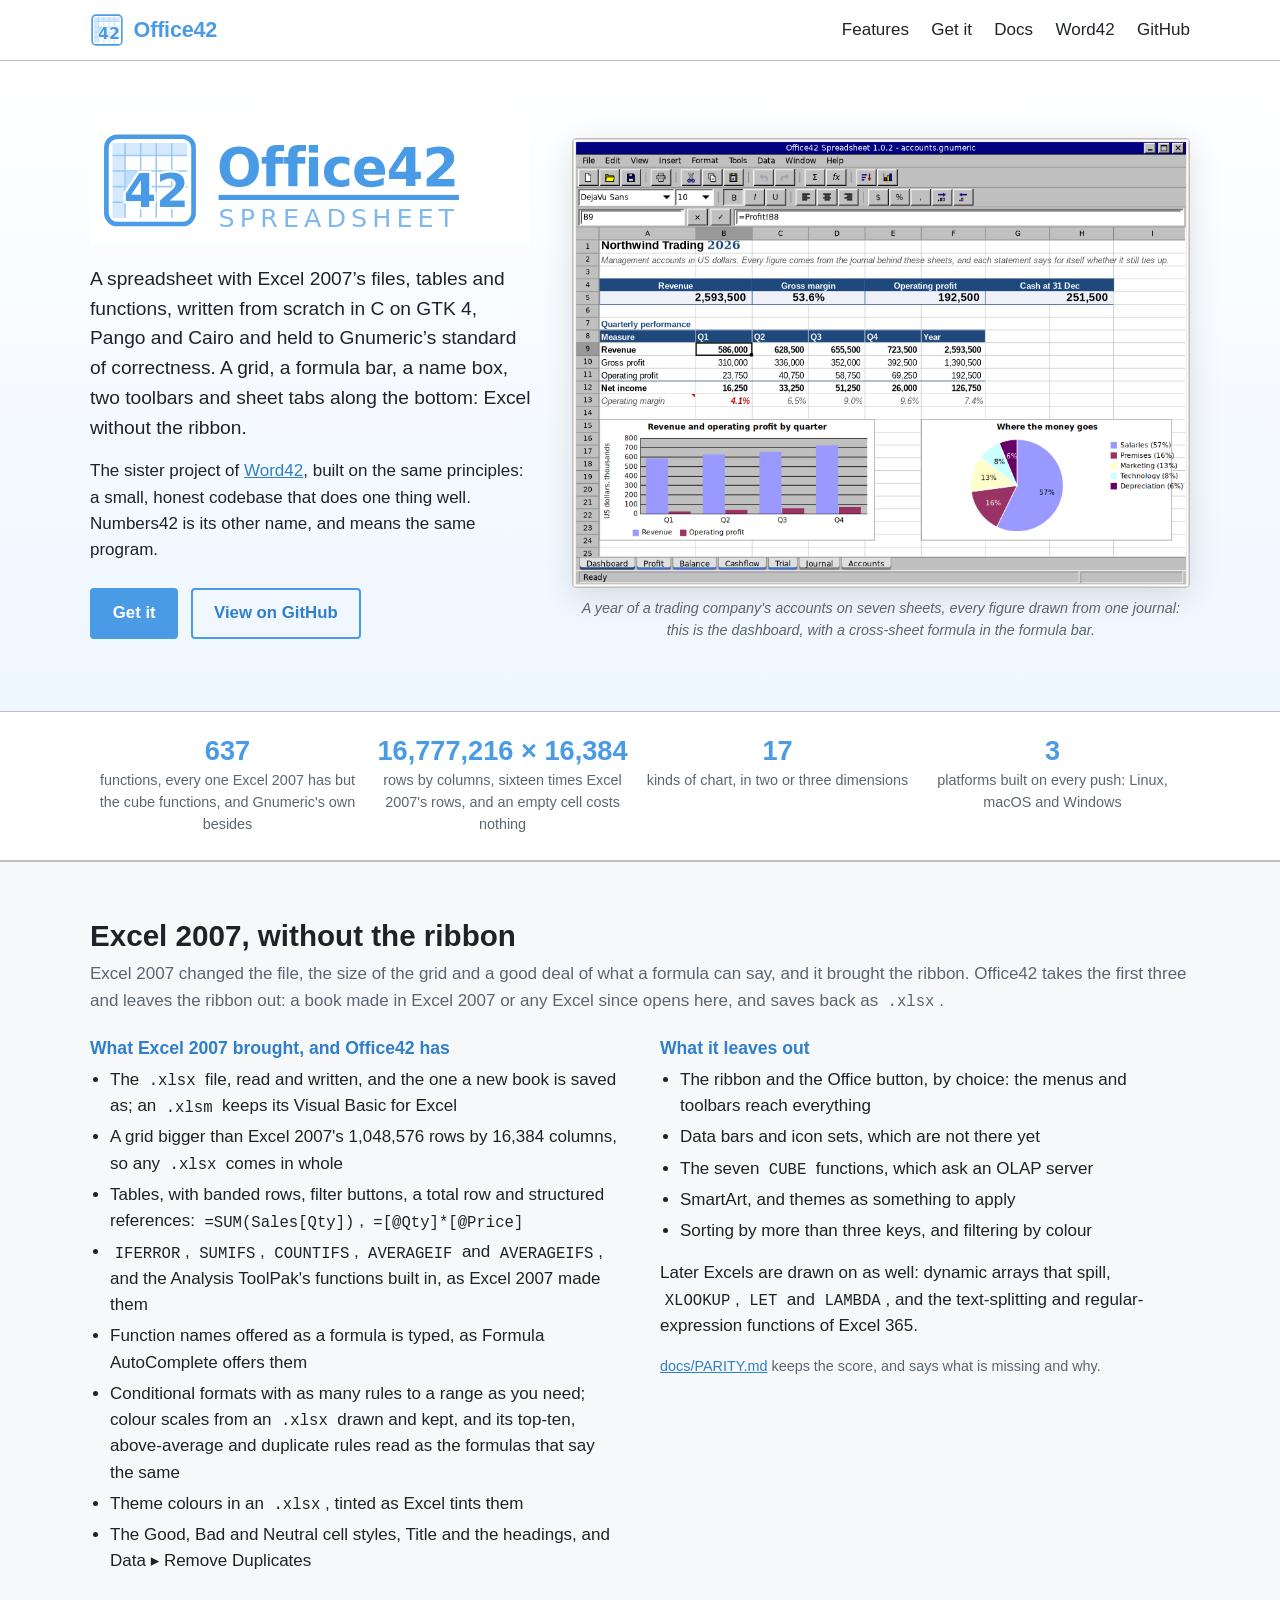
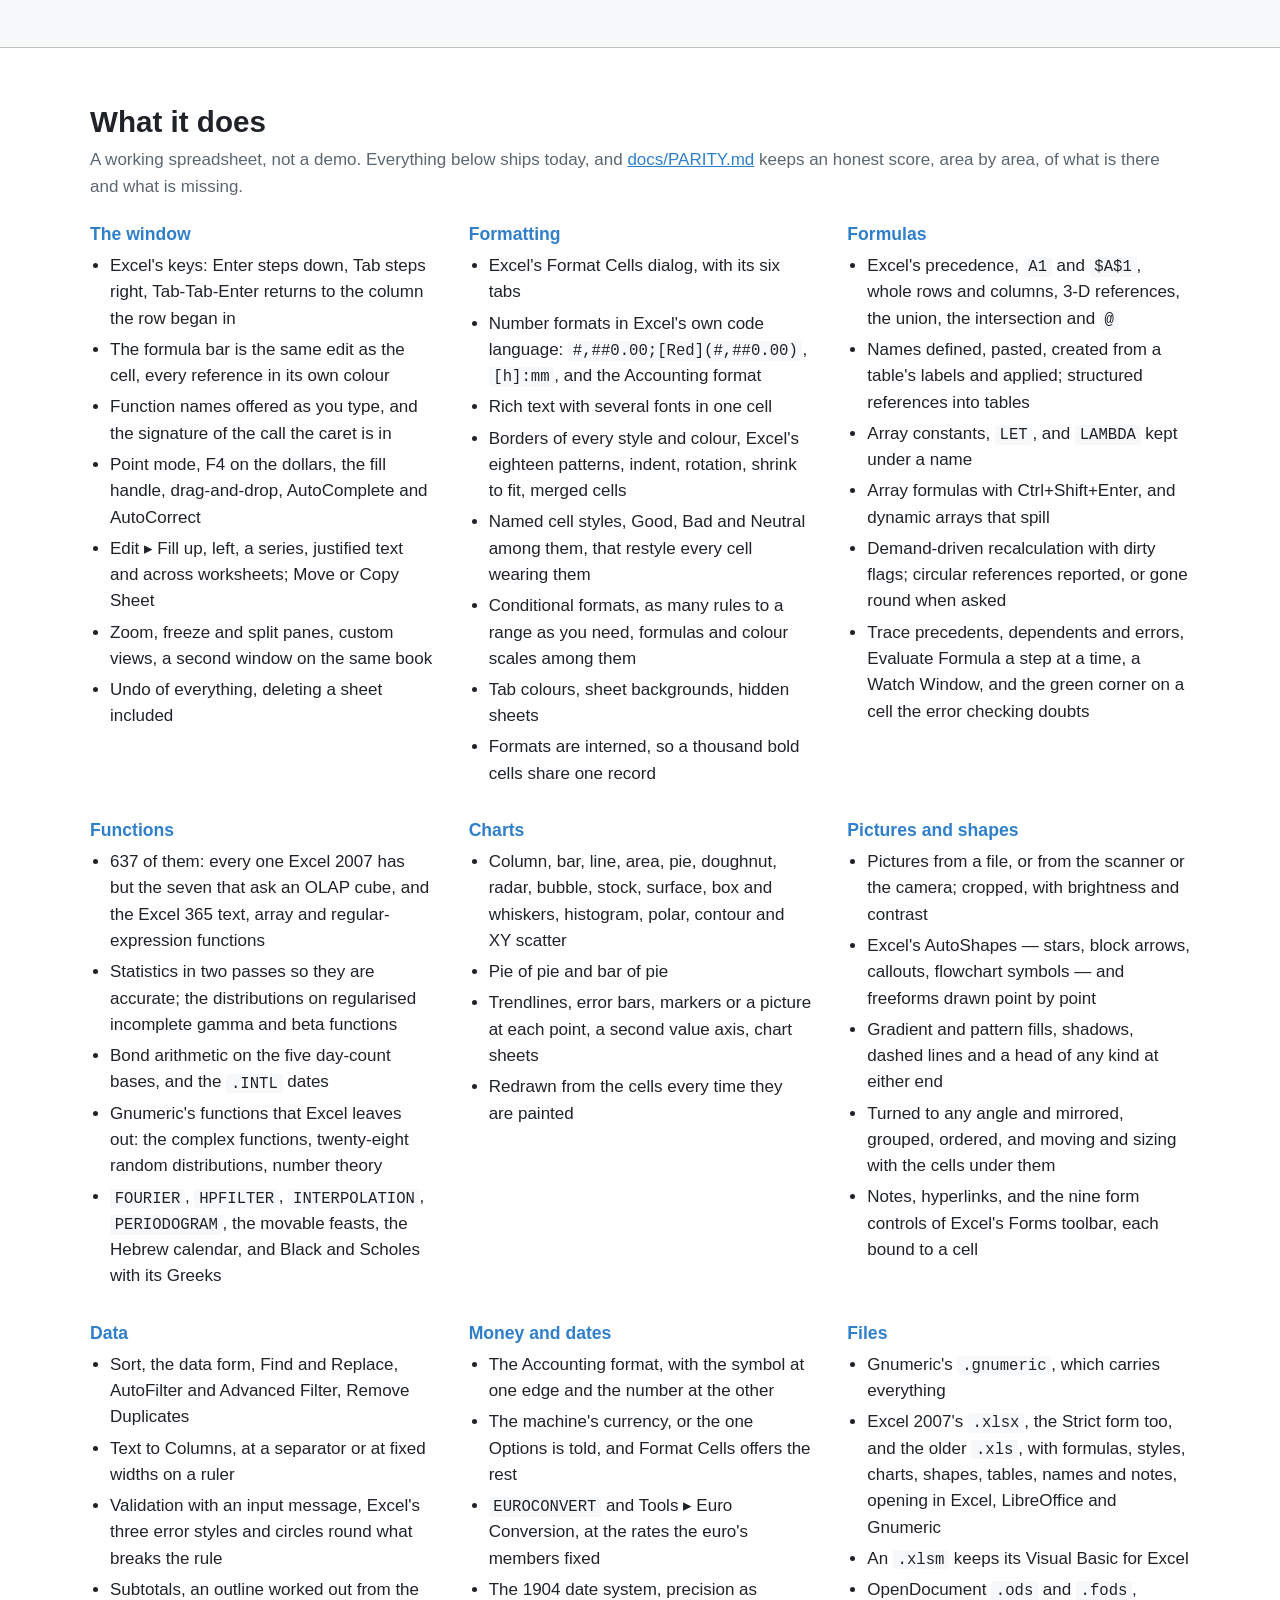
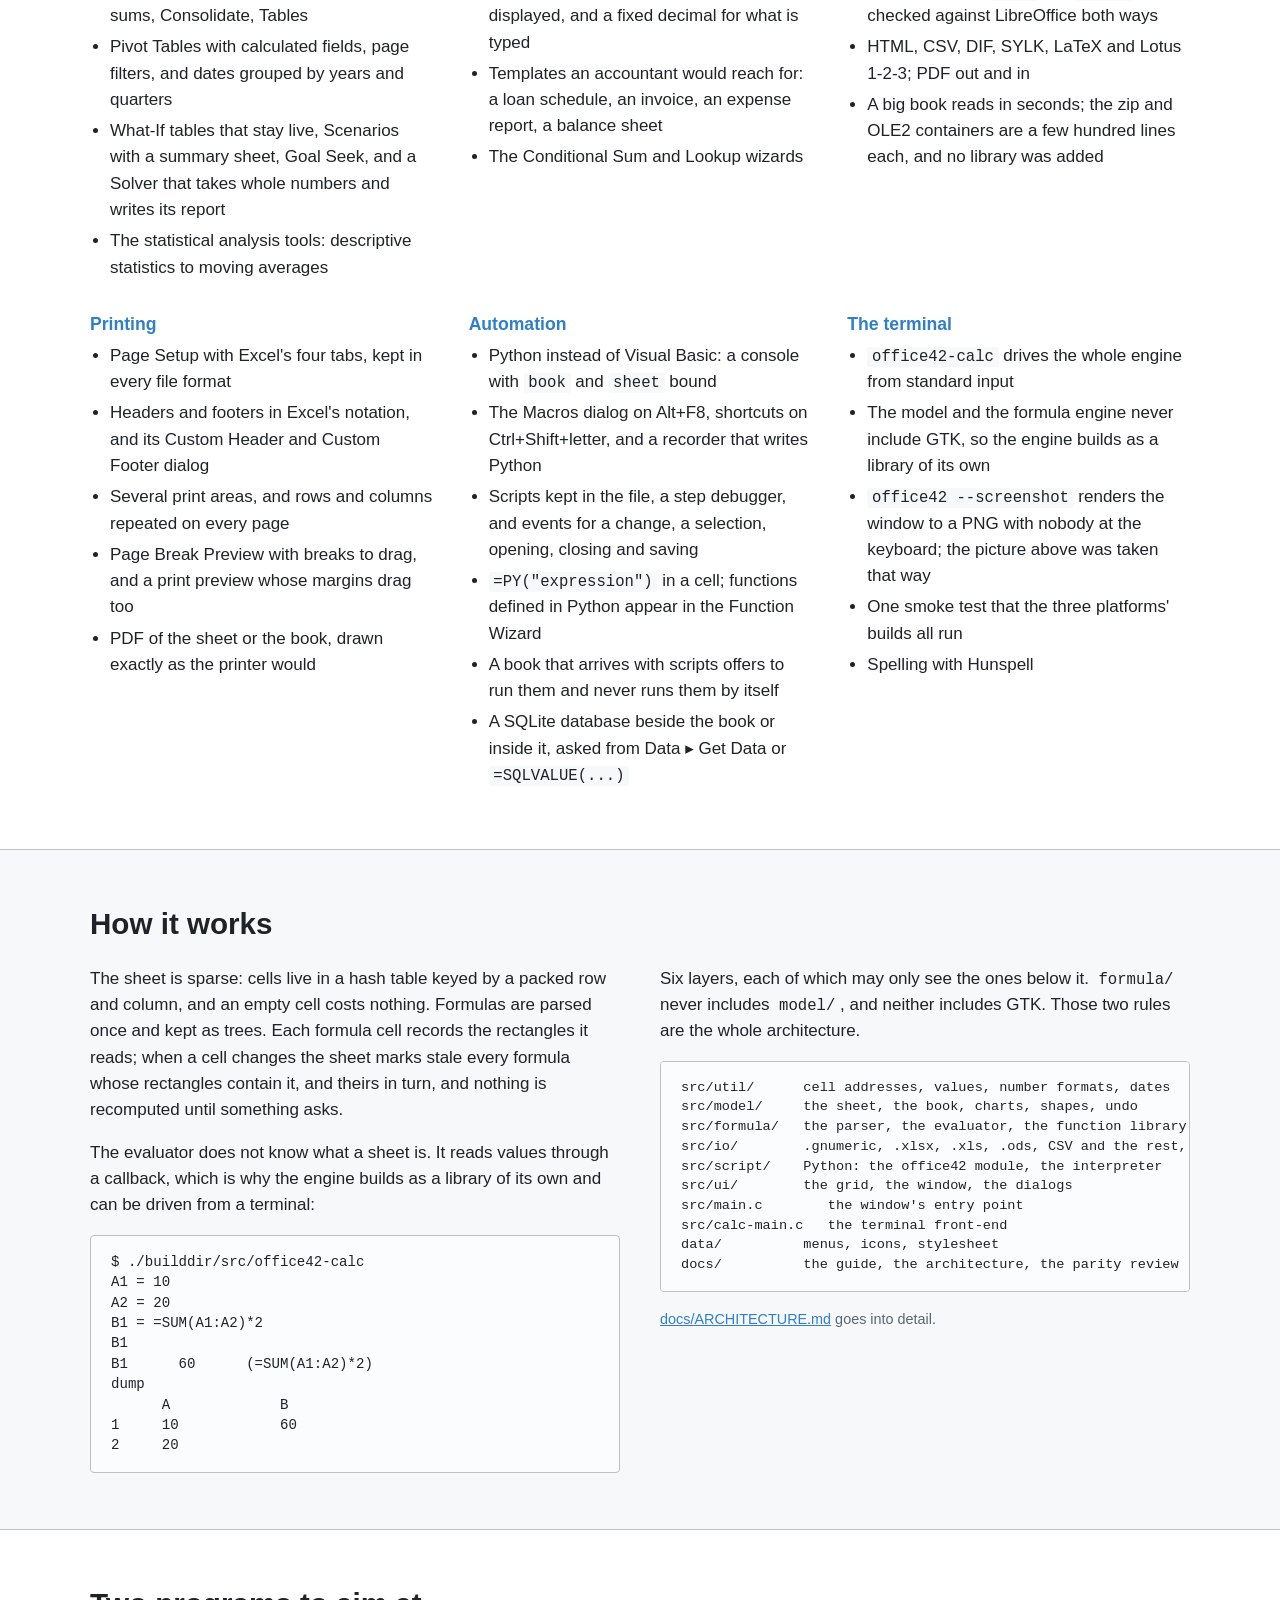
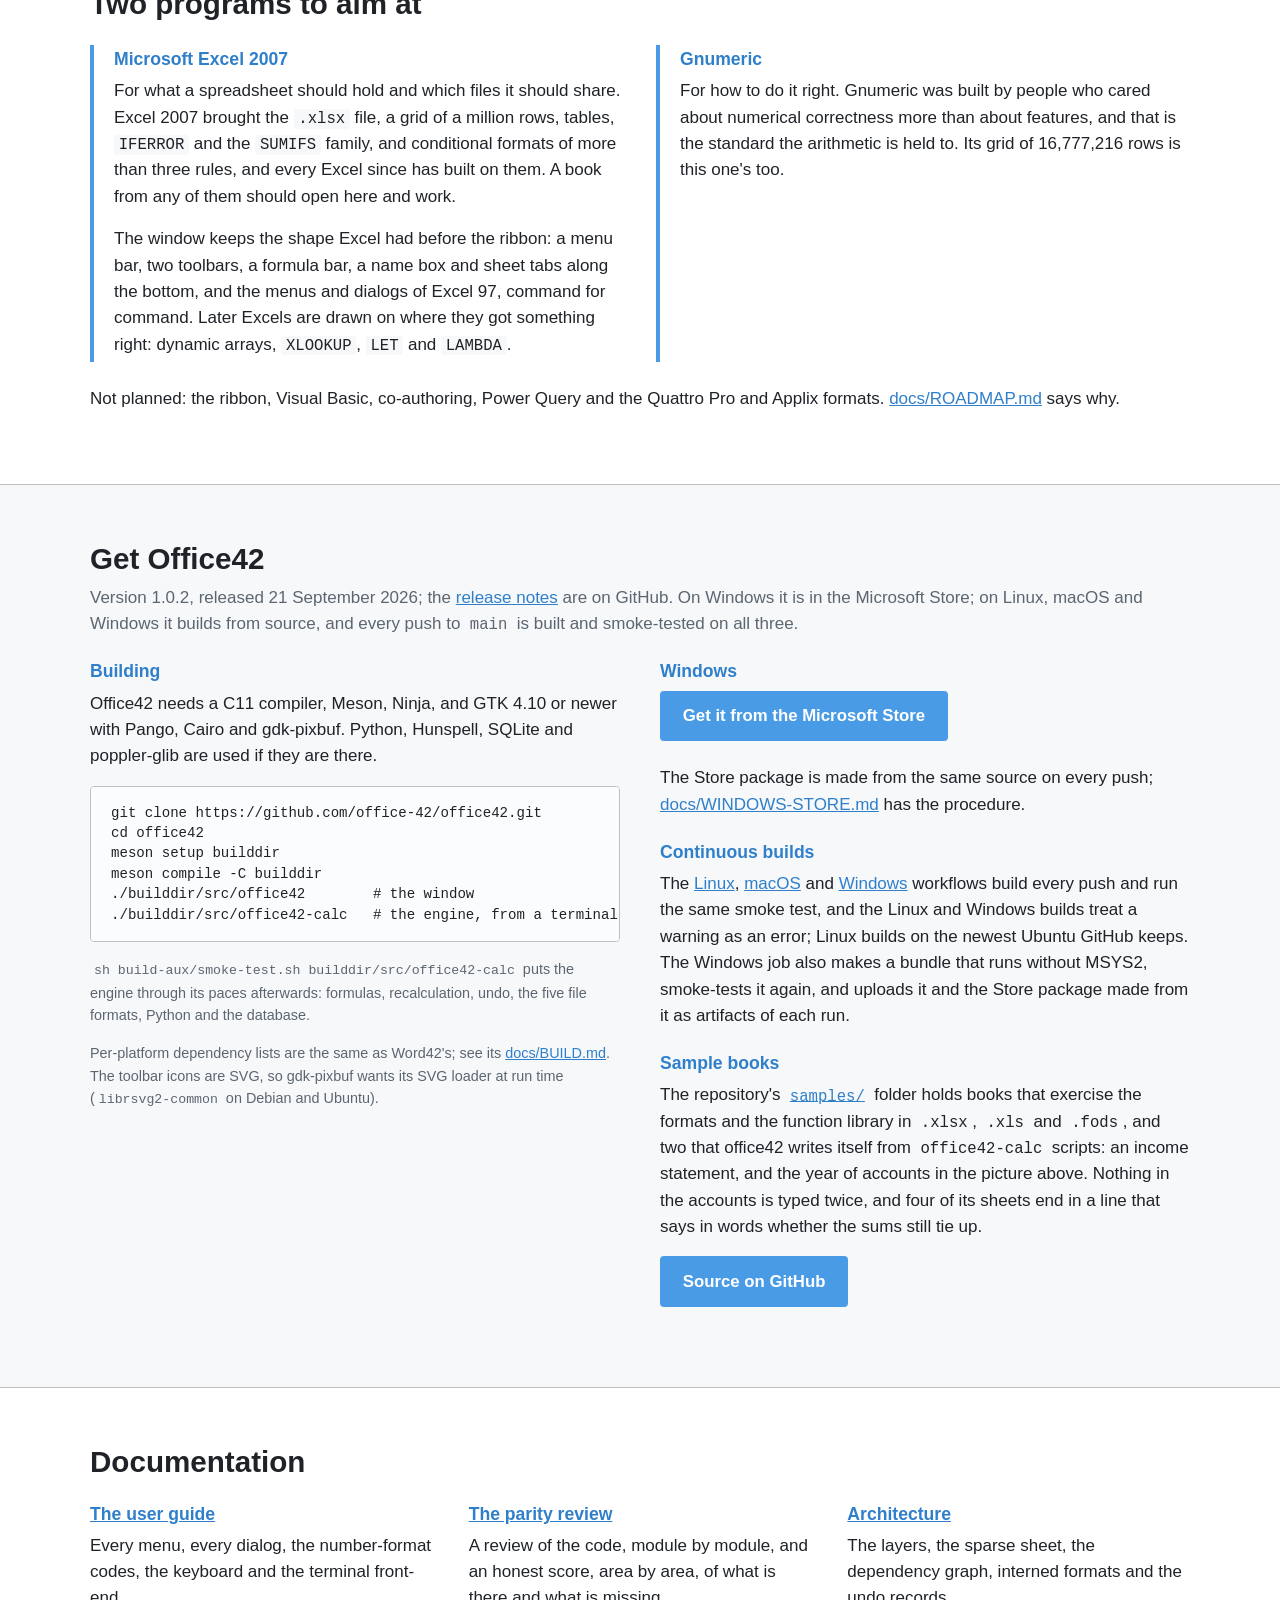
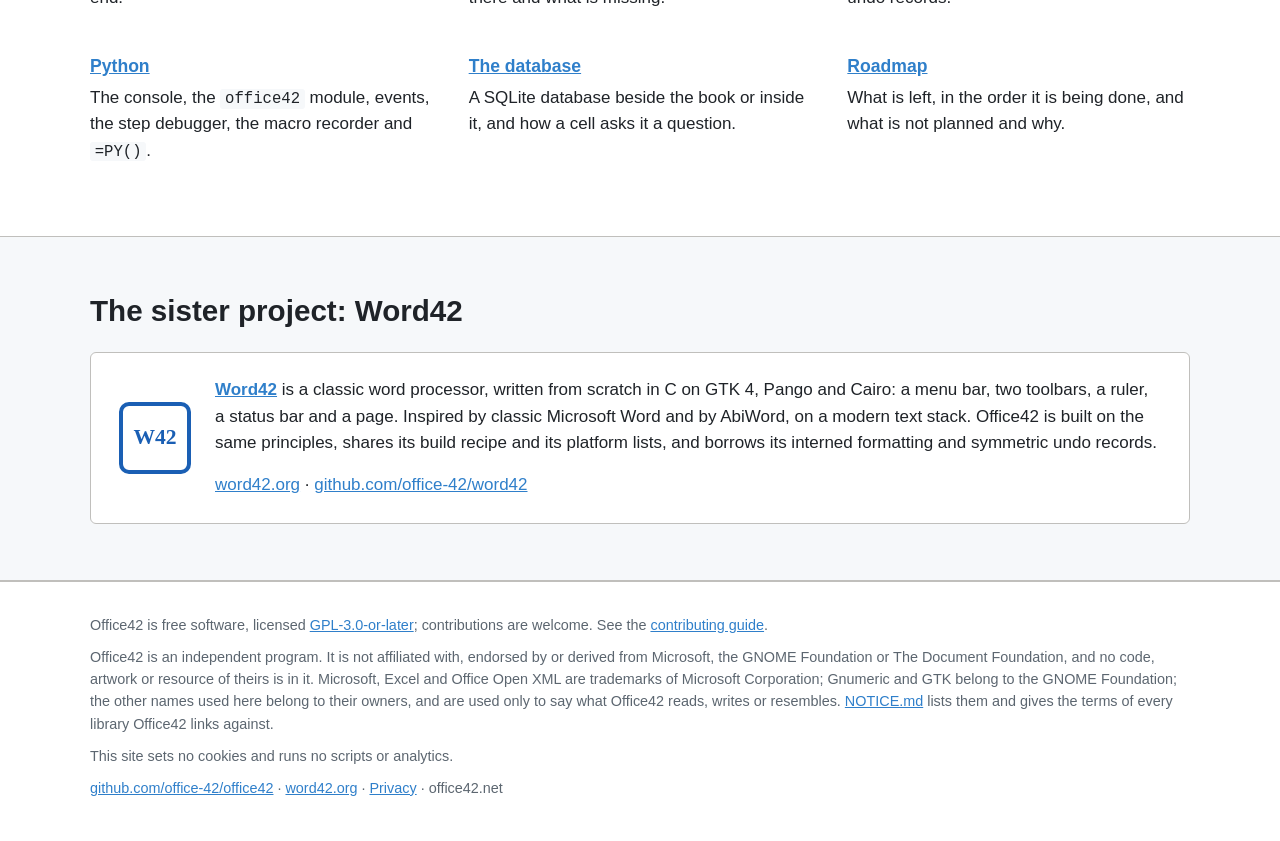
==== commit e5207e8b: "The website leads with Excel 2007: its files, tables and functions, without the ribbon The page meas" ====
--- a/index.html
+++ b/index.html
@@ -3,12 +3,12 @@
 <head>
 <meta charset="utf-8">
 <meta name="viewport" content="width=device-width, initial-scale=1">
-<title>Office42 Spreadsheet — a spreadsheet in the shape of Excel 97</title>
-<meta name="description" content="Office42 Spreadsheet is a spreadsheet in the shape of Excel 97, at feature parity with it and with Gnumeric, written from scratch in C on GTK 4, Pango and Cairo. 637 functions, charts, pivot tables, Python scripting, and .gnumeric, .xlsx, .xls, .ods and CSV files. Free software, GPL-3.0-or-later.">
+<title>Office42 Spreadsheet — Excel 2007’s files and functions, without the ribbon</title>
+<meta name="description" content="Office42 Spreadsheet is a free spreadsheet with Excel 2007’s .xlsx files, tables and functions, and a menu bar and toolbars instead of a ribbon, written from scratch in C on GTK 4, Pango and Cairo. 637 functions, charts, pivot tables, Python scripting, and .gnumeric, .xlsx, .xls, .ods and CSV files. Free software, GPL-3.0-or-later.">
 <link rel="canonical" href="https://office42.net/">
 <meta property="og:type" content="website">
-<meta property="og:title" content="Office42 Spreadsheet — a spreadsheet in the shape of Excel 97">
-<meta property="og:description" content="A spreadsheet in the shape of Excel 97, at feature parity with it and with Gnumeric, written from scratch in C on GTK 4, Pango and Cairo. Free software, GPL-3.0-or-later.">
+<meta property="og:title" content="Office42 Spreadsheet — Excel 2007’s files and functions, without the ribbon">
+<meta property="og:description" content="Excel 2007’s .xlsx files, tables and functions, with a menu bar and toolbars instead of a ribbon, written from scratch in C on GTK 4, Pango and Cairo. Free software, GPL-3.0-or-later.">
 <meta property="og:url" content="https://office42.net/">
 <meta property="og:image" content="https://office42.net/images/screenshot.png">
 <meta name="twitter:card" content="summary_large_image">
@@ -212,9 +212,10 @@
           <img class="logo" src="images/logo.svg" width="520" height="150"
                alt="Office42 Spreadsheet: a sheet of cells marked 42, beside the name in light blue with one rule under it">
         </h1>
-        <p class="lead">A spreadsheet in the shape of Excel&nbsp;97, at feature parity with it
-        and with Gnumeric, written from scratch in C on GTK&nbsp;4, Pango and Cairo. A grid, a
-        formula bar, a name box, two toolbars and sheet tabs along the bottom. No ribbon.</p>
+        <p class="lead">A spreadsheet with Excel&nbsp;2007’s files, tables and functions,
+        written from scratch in C on GTK&nbsp;4, Pango and Cairo and held to Gnumeric’s standard
+        of correctness. A grid, a formula bar, a name box, two toolbars and sheet tabs along the
+        bottom: Excel without the ribbon.</p>
         <p>The sister project of <a href="https://word42.org/">Word42</a>, built on the same
         principles: a small, honest codebase that does one thing well. Numbers42 is its other
         name, and means the same program.</p>
@@ -234,20 +235,59 @@
 
 <div class="numbers">
   <div class="container">
-    <div><strong>637</strong><span>functions, every one Excel 2003 has and Gnumeric's own besides</span></div>
-    <div><strong>16,777,216 × 16,384</strong><span>rows by columns, Gnumeric's grid, and an empty cell costs nothing</span></div>
+    <div><strong>637</strong><span>functions, every one Excel 2007 has but the cube functions, and Gnumeric's own besides</span></div>
+    <div><strong>16,777,216 × 16,384</strong><span>rows by columns, sixteen times Excel 2007's rows, and an empty cell costs nothing</span></div>
     <div><strong>17</strong><span>kinds of chart, in two or three dimensions</span></div>
     <div><strong>3</strong><span>platforms built on every push: Linux, macOS and Windows</span></div>
   </div>
 </div>
+
+<section class="alt" id="excel2007">
+  <div class="container">
+    <h2>Excel 2007, without the ribbon</h2>
+    <p class="muted">Excel&nbsp;2007 changed the file, the size of the grid and a good deal of what
+    a formula can say, and it brought the ribbon. Office42 takes the first three and leaves the
+    ribbon out: a book made in Excel&nbsp;2007 or any Excel since opens here, and saves back as
+    <code>.xlsx</code>.</p>
+    <div class="two">
+      <div>
+        <h3>What Excel 2007 brought, and Office42 has</h3>
+        <ul>
+          <li>The <code>.xlsx</code> file, read and written, and the one a new book is saved as; an <code>.xlsm</code> keeps its Visual Basic for Excel</li>
+          <li>A grid bigger than Excel 2007's 1,048,576 rows by 16,384 columns, so any <code>.xlsx</code> comes in whole</li>
+          <li>Tables, with banded rows, filter buttons, a total row and structured references: <code>=SUM(Sales[Qty])</code>, <code>=[@Qty]*[@Price]</code></li>
+          <li><code>IFERROR</code>, <code>SUMIFS</code>, <code>COUNTIFS</code>, <code>AVERAGEIF</code> and <code>AVERAGEIFS</code>, and the Analysis ToolPak's functions built in, as Excel&nbsp;2007 made them</li>
+          <li>Function names offered as a formula is typed, as Formula AutoComplete offers them</li>
+          <li>Conditional formats with as many rules to a range as you need; colour scales from an <code>.xlsx</code> drawn and kept, and its top-ten, above-average and duplicate rules read as the formulas that say the same</li>
+          <li>Theme colours in an <code>.xlsx</code>, tinted as Excel tints them</li>
+          <li>The Good, Bad and Neutral cell styles, Title and the headings, and Data ▸ Remove Duplicates</li>
+        </ul>
+      </div>
+      <div>
+        <h3>What it leaves out</h3>
+        <ul>
+          <li>The ribbon and the Office button, by choice: the menus and toolbars reach everything</li>
+          <li>Data bars and icon sets, which are not there yet</li>
+          <li>The seven <code>CUBE</code> functions, which ask an OLAP server</li>
+          <li>SmartArt, and themes as something to apply</li>
+          <li>Sorting by more than three keys, and filtering by colour</li>
+        </ul>
+        <p>Later Excels are drawn on as well: dynamic arrays that spill, <code>XLOOKUP</code>,
+        <code>LET</code> and <code>LAMBDA</code>, and the text-splitting and regular-expression
+        functions of Excel&nbsp;365.</p>
+        <p class="small muted"><a href="https://github.com/office-42/office42/blob/main/docs/PARITY.md">docs/PARITY.md</a>
+        keeps the score, and says what is missing and why.</p>
+      </div>
+    </div>
+  </div>
+</section>
 
 <section id="features">
   <div class="container">
     <h2>What it does</h2>
     <p class="muted">A working spreadsheet, not a demo. Everything below ships today, and
     <a href="https://github.com/office-42/office42/blob/main/docs/PARITY.md">docs/PARITY.md</a>
-    keeps the score menu by menu: an honest estimate of over 99% of Excel&nbsp;97, and about
-    98% of Gnumeric.</p>
+    keeps an honest score, area by area, of what is there and what is missing.</p>
     <div class="grid">
       <div>
         <h3>The window</h3>
@@ -264,11 +304,12 @@
       <div>
         <h3>Formatting</h3>
         <ul>
-          <li>Excel 97's Format Cells dialog, with its six tabs</li>
+          <li>Excel's Format Cells dialog, with its six tabs</li>
           <li>Number formats in Excel's own code language: <code>#,##0.00;[Red](#,##0.00)</code>, <code>[h]:mm</code>, and the Accounting format</li>
           <li>Rich text with several fonts in one cell</li>
           <li>Borders of every style and colour, Excel's eighteen patterns, indent, rotation, shrink to fit, merged cells</li>
-          <li>Named cell styles that restyle every cell wearing them, and conditional formats with formulas in them</li>
+          <li>Named cell styles, Good, Bad and Neutral among them, that restyle every cell wearing them</li>
+          <li>Conditional formats, as many rules to a range as you need, formulas and colour scales among them</li>
           <li>Tab colours, sheet backgrounds, hidden sheets</li>
           <li>Formats are interned, so a thousand bold cells share one record</li>
         </ul>
@@ -287,7 +328,7 @@
       <div>
         <h3>Functions</h3>
         <ul>
-          <li>637 of them: every one Excel 2003 has, and the Excel 365 text, array and regular-expression functions</li>
+          <li>637 of them: every one Excel 2007 has but the seven that ask an OLAP cube, and the Excel 365 text, array and regular-expression functions</li>
           <li>Statistics in two passes so they are accurate; the distributions on regularised incomplete gamma and beta functions</li>
           <li>Bond arithmetic on the five day-count bases, and the <code>.INTL</code> dates</li>
           <li>Gnumeric's functions that Excel leaves out: the complex functions, twenty-eight random distributions, number theory</li>
@@ -300,7 +341,6 @@
           <li>Column, bar, line, area, pie, doughnut, radar, bubble, stock, surface, box and whiskers, histogram, polar, contour and XY scatter</li>
           <li>Pie of pie and bar of pie</li>
           <li>Trendlines, error bars, markers or a picture at each point, a second value axis, chart sheets</li>
-          <li>Excel 97's own colours: its chart fills, its chart lines and its grey plot area</li>
           <li>Redrawn from the cells every time they are painted</li>
         </ul>
       </div>
@@ -341,7 +381,7 @@
         <h3>Files</h3>
         <ul>
           <li>Gnumeric's <code>.gnumeric</code>, which carries everything</li>
-          <li>Excel's <code>.xlsx</code>, the Strict form too, and <code>.xls</code>, with formulas, styles, charts, shapes, tables, names and notes, opening in Excel, LibreOffice and Gnumeric</li>
+          <li>Excel 2007's <code>.xlsx</code>, the Strict form too, and the older <code>.xls</code>, with formulas, styles, charts, shapes, tables, names and notes, opening in Excel, LibreOffice and Gnumeric</li>
           <li>An <code>.xlsm</code> keeps its Visual Basic for Excel</li>
           <li>OpenDocument <code>.ods</code> and <code>.fods</code>, checked against LibreOffice both ways</li>
           <li>HTML, CSV, DIF, SYLK, LaTeX and Lotus 1-2-3; PDF out and in</li>
@@ -433,13 +473,15 @@
     <h2>Two programs to aim at</h2>
     <div class="goals">
       <div class="goal">
-        <h3>Microsoft Excel 97</h3>
-        <p>For what it should do and how it should look. Excel&nbsp;97 is the target for feature
-        parity: every menu, every dialog and every command it had is meant to be here and to
-        behave as it did there, and its shape is this program's shape: a grid, a formula bar, a
-        name box, two toolbars and sheet tabs along the bottom. No ribbon.</p>
-        <p>Later Excels are drawn on where they got something right: dynamic arrays,
-        <code>LET</code> and <code>LAMBDA</code>, the <code>.xlsx</code> file.</p>
+        <h3>Microsoft Excel 2007</h3>
+        <p>For what a spreadsheet should hold and which files it should share. Excel&nbsp;2007
+        brought the <code>.xlsx</code> file, a grid of a million rows, tables, <code>IFERROR</code>
+        and the <code>SUMIFS</code> family, and conditional formats of more than three rules, and
+        every Excel since has built on them. A book from any of them should open here and work.</p>
+        <p>The window keeps the shape Excel had before the ribbon: a menu bar, two toolbars, a
+        formula bar, a name box and sheet tabs along the bottom, and the menus and dialogs of
+        Excel&nbsp;97, command for command. Later Excels are drawn on where they got something
+        right: dynamic arrays, <code>XLOOKUP</code>, <code>LET</code> and <code>LAMBDA</code>.</p>
       </div>
       <div class="goal">
         <h3>Gnumeric</h3>
@@ -521,7 +563,7 @@
       </div>
       <div>
         <h3><a href="https://github.com/office-42/office42/blob/main/docs/PARITY.md">The parity review</a></h3>
-        <p>A review of the code, module by module, and the score against Excel&nbsp;97, menu by menu, and against Gnumeric.</p>
+        <p>A review of the code, module by module, and an honest score, area by area, of what is there and what is missing.</p>
       </div>
       <div>
         <h3><a href="https://github.com/office-42/office42/blob/main/docs/ARCHITECTURE.md">Architecture</a></h3>
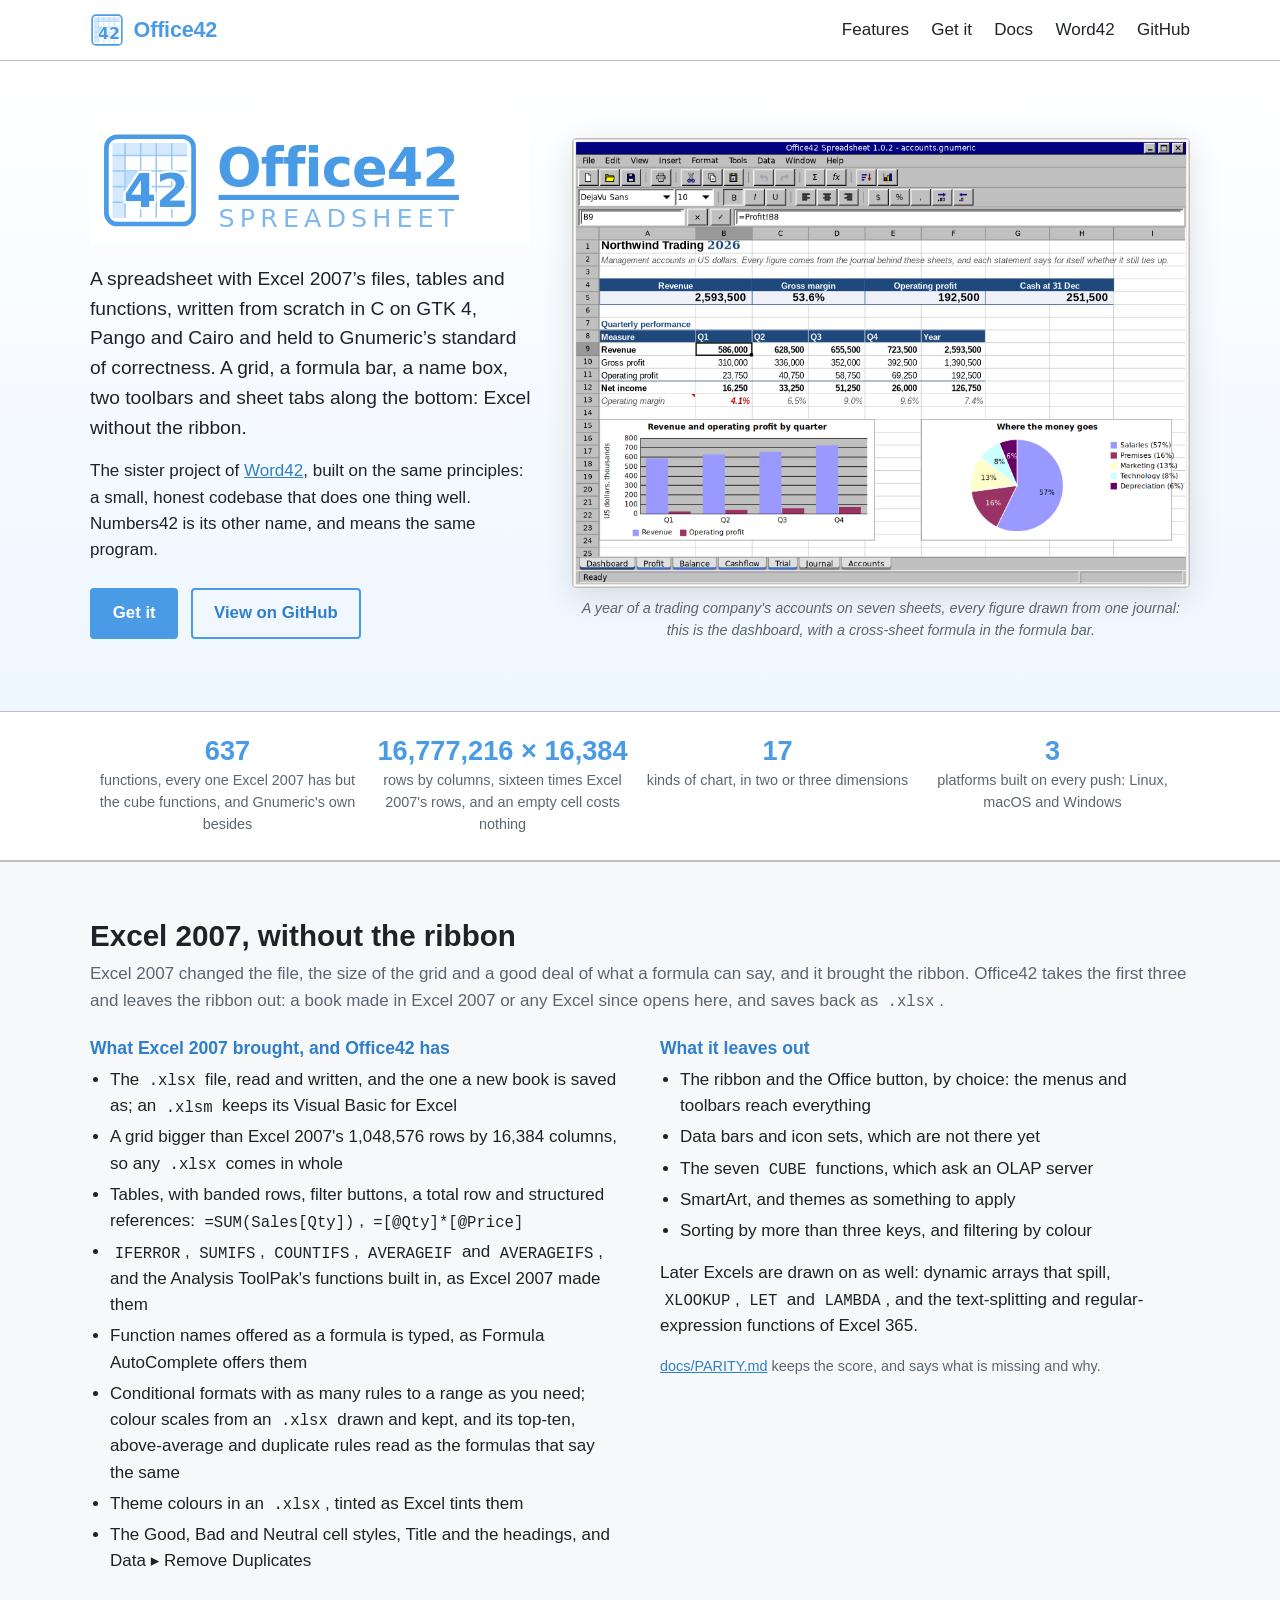
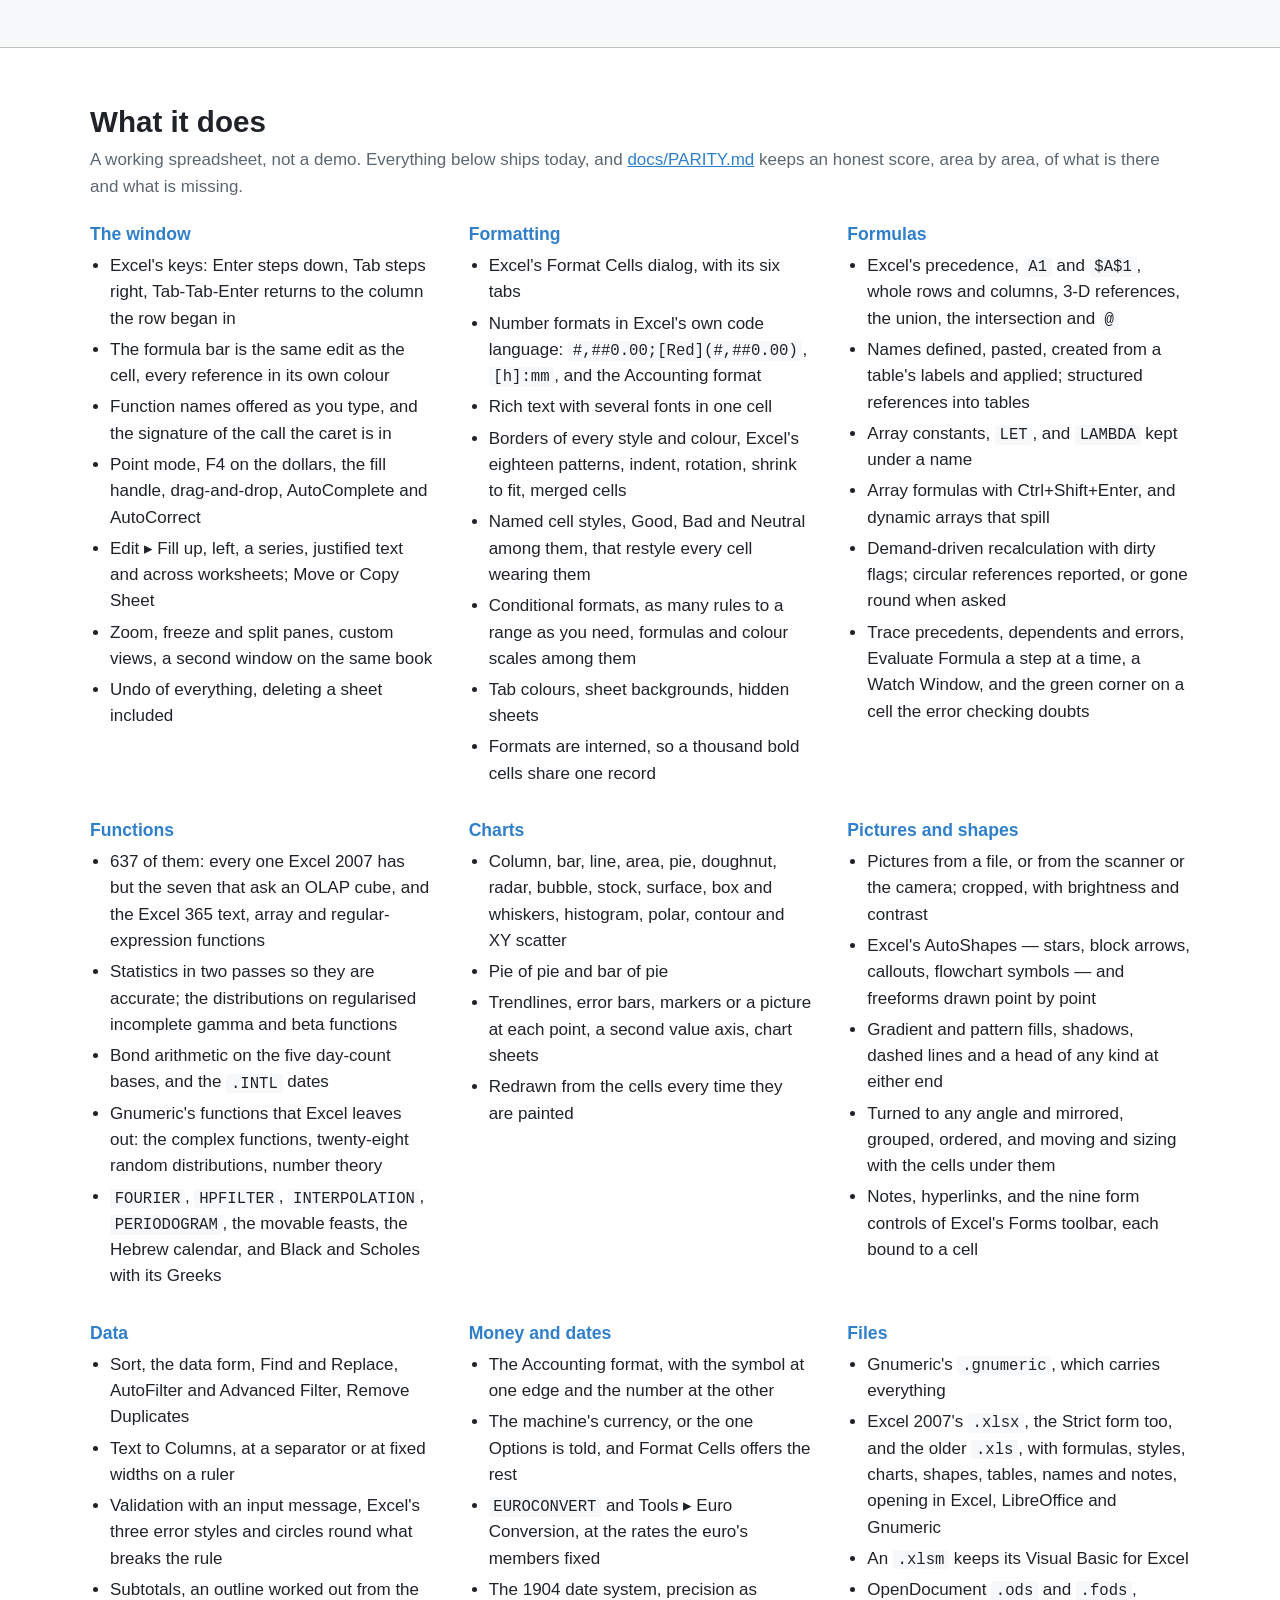
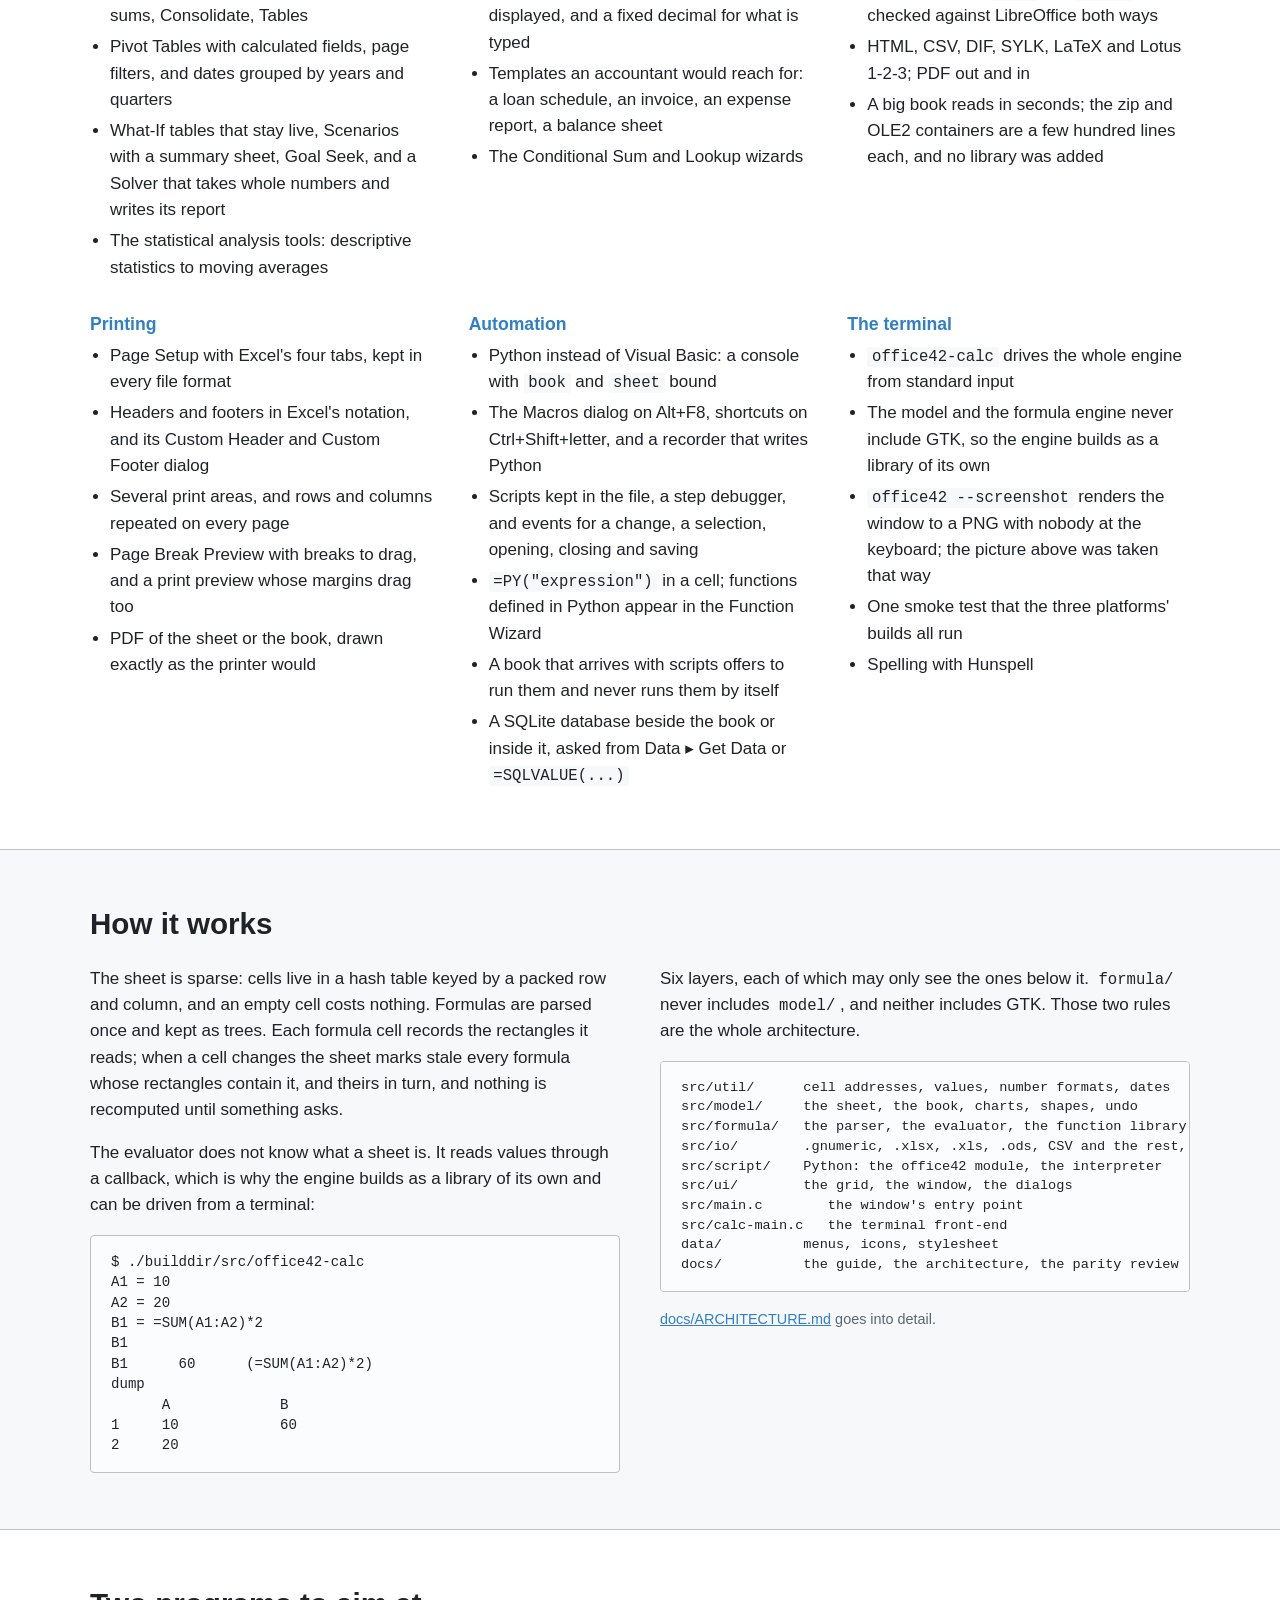
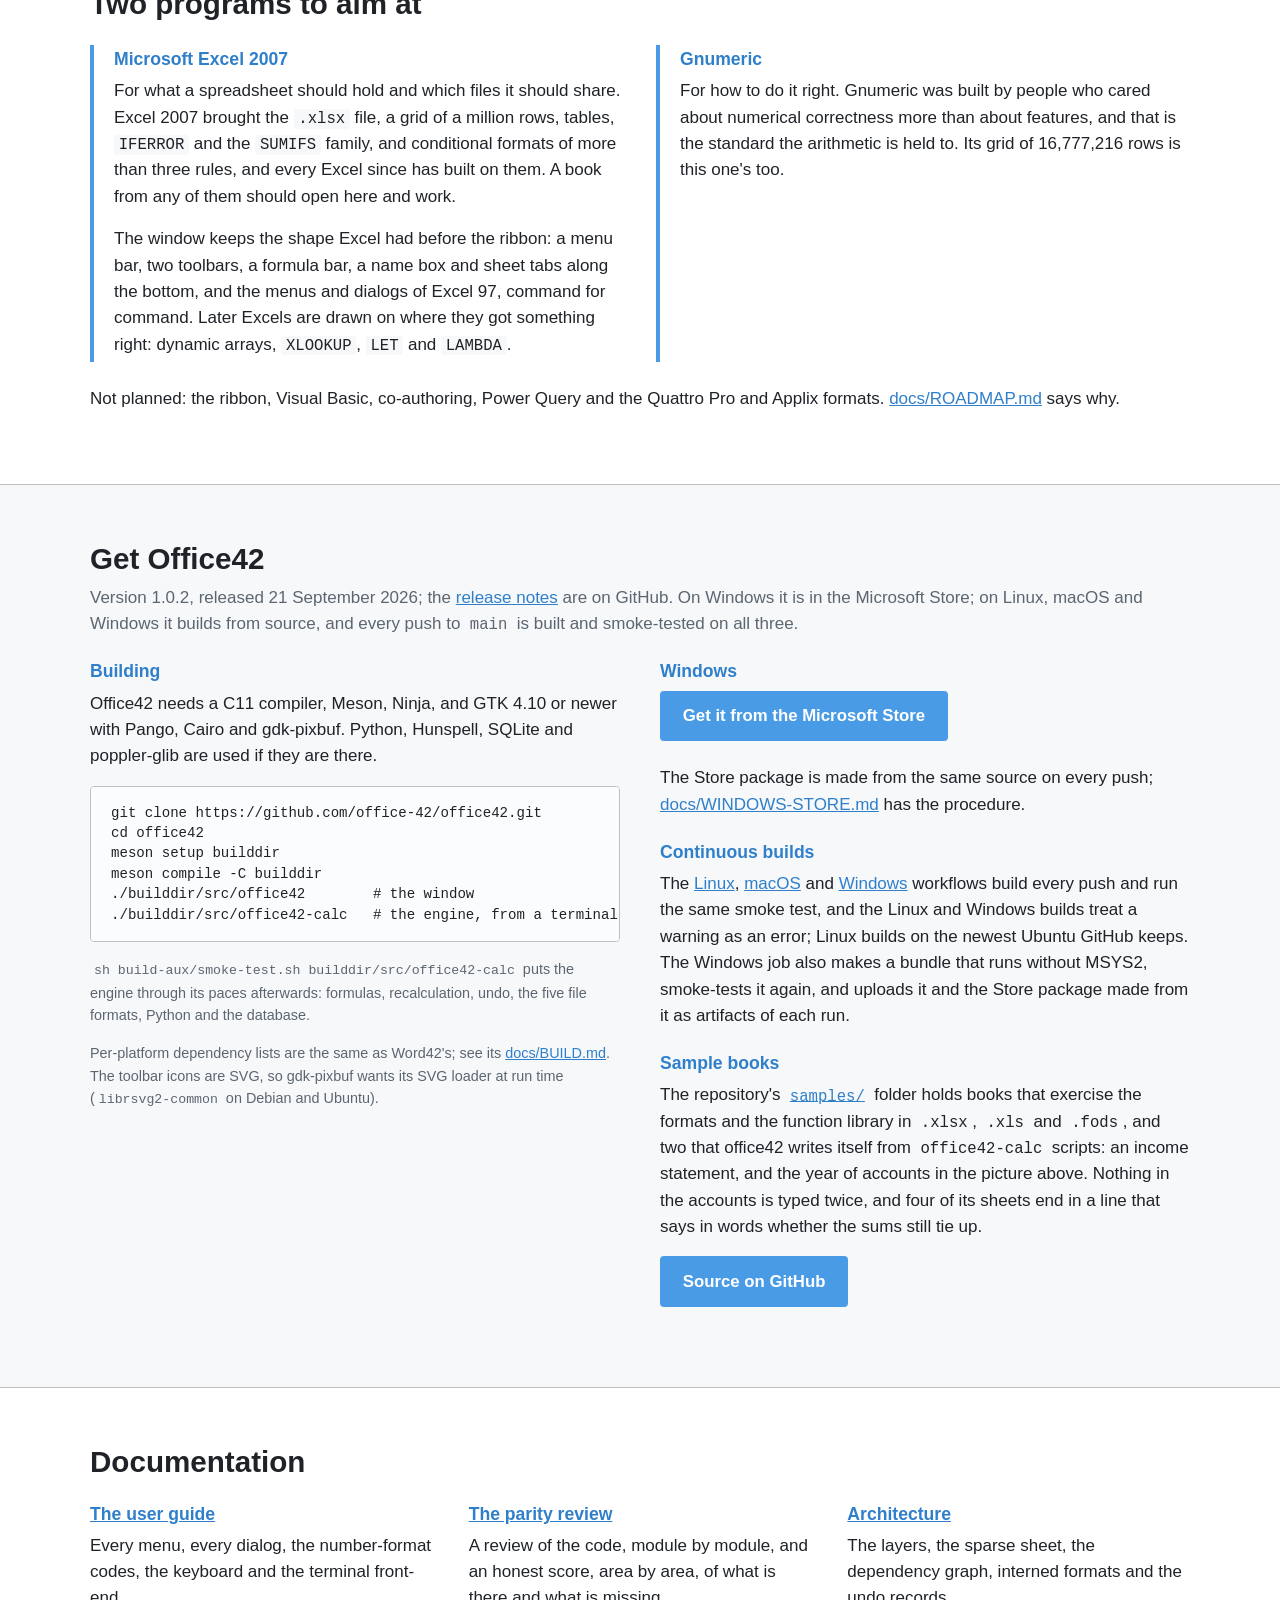
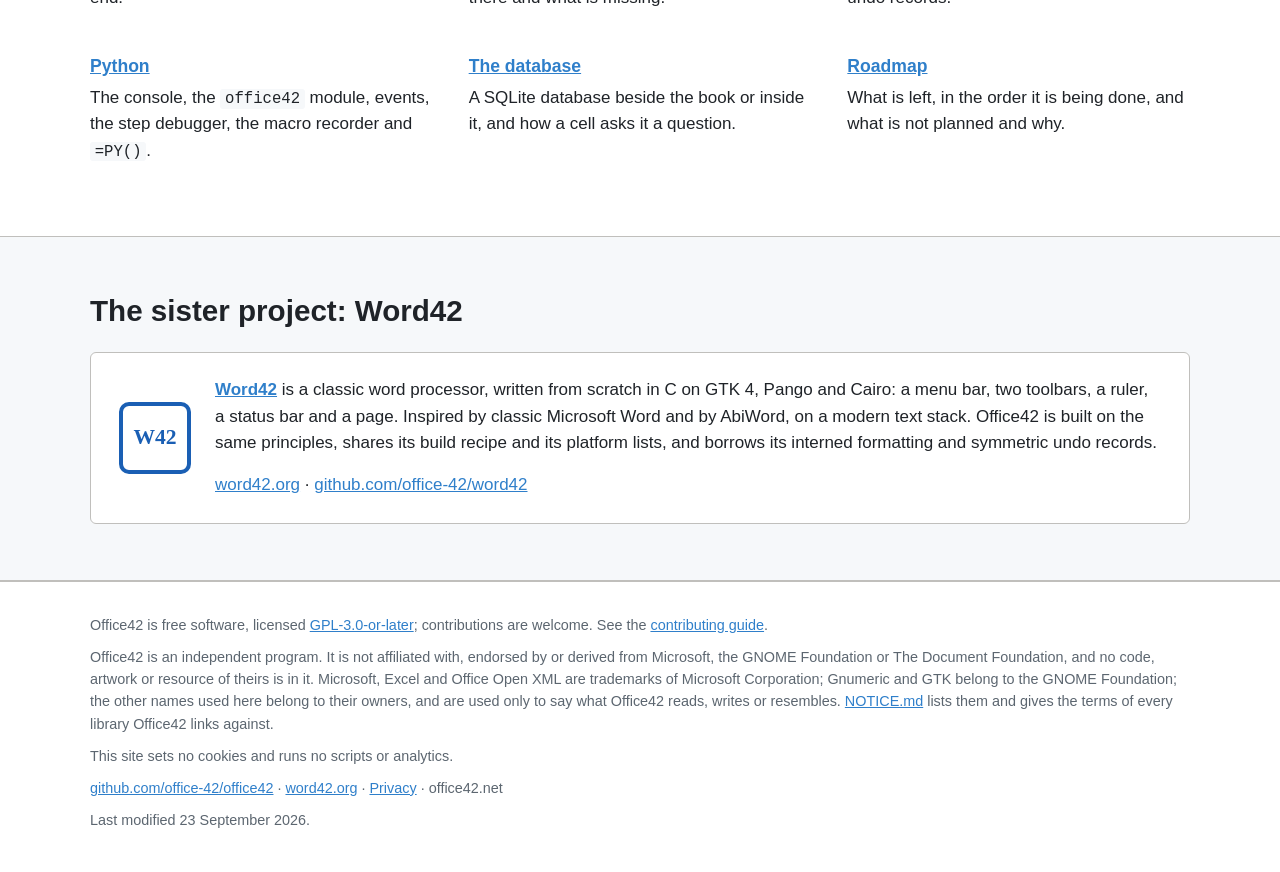
==== commit c18e09b1: "Each page's footer says when it was last modified The front page and the privacy page end with "Last" ====
--- a/index.html
+++ b/index.html
@@ -622,6 +622,7 @@
       <a href="https://word42.org/">word42.org</a> ·
       <a href="privacy">Privacy</a> · office42.net
     </p>
+    <p class="small muted">Last modified <time datetime="2026-09-23">23 September 2026</time>.</p>
   </div>
 </footer>
 
